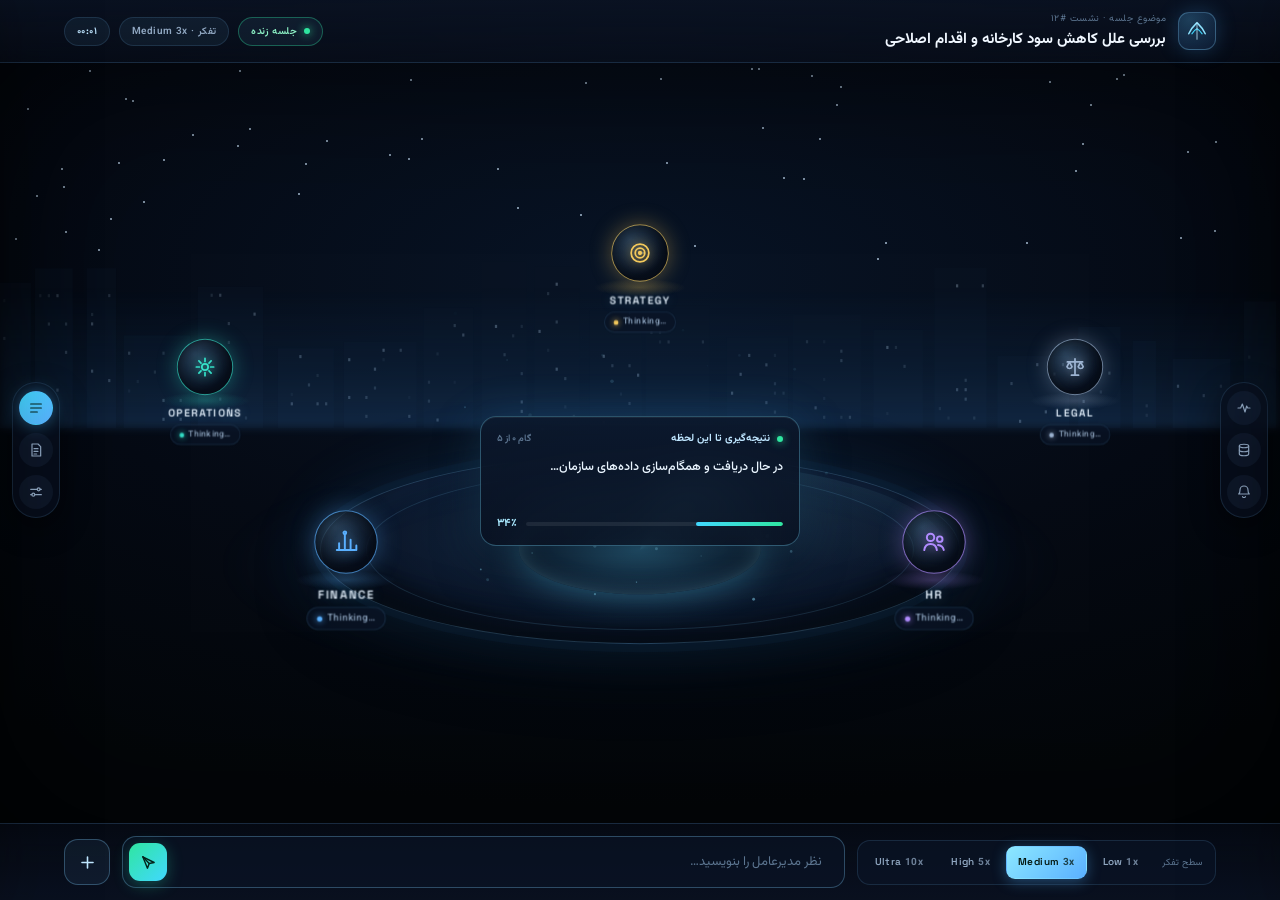
==== index.html @ 0eb0bac1 "Creat" ====
<!DOCTYPE html>
<html lang="fa" dir="rtl">
<head>
<meta charset="UTF-8">
<meta name="viewport" content="width=device-width, initial-scale=1">
<title>SIMORGH — اتاق جلسه شورا</title>
<link rel="preconnect" href="https://fonts.googleapis.com">
<link href="https://fonts.googleapis.com/css2?family=Space+Grotesk:wght@400;500;600;700&family=Vazirmatn:wght@300;400;500;600;700&display=swap" rel="stylesheet">
<link rel="stylesheet" href="style.css">
</head>
<body>

<!-- ═══ نوار چپ: آیکون‌های گرد ═══ -->
<div class="ebar left">
  <button class="eicon on" data-open="navL" title="ناوبری جلسه"><svg viewBox="0 0 24 24"><path d="M4 6h16M4 12h16M4 18h10"/></svg></button>
  <button class="eicon" data-act="sum" title="خلاصه نشست"><svg viewBox="0 0 24 24"><path d="M6 3h9l4 4v14H6z"/><path d="M9 10h6M9 14h6M9 18h4"/></svg></button>
  <button class="eicon" data-act="set" title="تنظیمات"><svg viewBox="0 0 24 24"><path d="M4 8h10M18 8h2M4 16h2M10 16h10"/><circle cx="16" cy="8" r="2.2"/><circle cx="8" cy="16" r="2.2"/></svg></button>
</div>

<!-- ═══ نوار راست: آیکون‌های گرد ═══ -->
<div class="ebar right">
  <button class="eicon" data-open="sideR" title="وضعیت شورا"><svg viewBox="0 0 24 24"><path d="M3 12h4l2.5-6 4 12L16 9l1.5 3H21"/></svg></button>
  <button class="eicon" data-act="data" title="منابع داده"><svg viewBox="0 0 24 24"><ellipse cx="12" cy="6" rx="7" ry="2.6"/><path d="M5 6v12c0 1.4 3.1 2.6 7 2.6s7-1.2 7-2.6V6"/><path d="M5 12c0 1.4 3.1 2.6 7 2.6s7-1.2 7-2.6"/></svg></button>
  <button class="eicon" data-act="bell" title="اعلان‌ها"><svg viewBox="0 0 24 24"><path d="M6 9a6 6 0 0112 0c0 5 2 6 2 6H4s2-1 2-6"/><path d="M10 19a2.2 2.2 0 004 0"/></svg></button>
</div>

<!-- ═══ کشوی ناوبری (چپ) ═══ -->
<aside class="dr l" id="navL">
  <div class="dh">ناوبری جلسه <button class="x" data-close>✕</button></div>
  <button class="navItem exit" id="exitBtn">
    <svg viewBox="0 0 24 24"><path d="M14 4h-7v16h7"/><path d="M10 12h11M18 8.5L21.5 12 18 15.5"/></svg>
    خروج از جلسه <small>ترک نشست فعلی</small>
  </button>
  <div class="dsep"></div>
  <button class="navItem" id="sumBtn2"><svg viewBox="0 0 24 24"><path d="M6 3h9l4 4v14H6z"/><path d="M9 10h6M9 14h6"/></svg>خلاصه نشست</button>
  <button class="navItem" id="dataBtn2"><svg viewBox="0 0 24 24"><ellipse cx="12" cy="6" rx="7" ry="2.6"/><path d="M5 6v12c0 1.4 3.1 2.6 7 2.6s7-1.2 7-2.6V6"/></svg>منابع داده سازمان</button>
  <button class="navItem" id="histBtn"><svg viewBox="0 0 24 24"><circle cx="12" cy="12" r="8.5"/><path d="M12 7.5V12l3 2"/></svg>تاریخچه جلسات</button>
  <button class="navItem" id="setBtn"><svg viewBox="0 0 24 24"><path d="M4 8h10M18 8h2M4 16h2M10 16h10"/><circle cx="16" cy="8" r="2.2"/><circle cx="8" cy="16" r="2.2"/></svg>تنظیمات شورا</button>
</aside>

<!-- ═══ کشوی وضعیت (راست) ═══ -->
<aside class="dr r" id="sideR">
  <div class="dh">وضعیت شورا <button class="x" data-close>✕</button></div>
  <div class="sec">
    <div class="st">عامل‌های مشارکت‌کننده — <b id="stProgN">۰/۵</b></div>
    <div class="pmini" id="pmini"><i></i><i></i><i></i><i></i><i></i></div>
  </div>
  <div class="sec" id="stList"></div>
  <div class="sec">
    <div class="st">روند حاشیه سود (۶ ماه اخیر)</div>
    <div class="chartbox"><canvas id="mChart"></canvas></div>
  </div>
  <div class="sec">
    <div class="st">منابع داده</div>
    <div class="srow" style="--c:#2fe6a0"><i></i><span class="nm">ERP</span><span class="sv">مالی · فروش · موجودی</span></div>
    <div class="srow" style="--c:#2fe6a0"><i></i><span class="nm">OrgOS</span><span class="sv">تولید · دارایی · HR</span></div>
    <div class="srow" style="--c:#2fe6a0"><i></i><span class="nm">Database</span><span class="sv">تاریخچه · KPI</span></div>
  </div>
</aside>

<div class="scrim" id="scrim"></div>

<!-- ═══ هدر: موضوع جلسه ═══ -->
<header class="hdr">
  <div class="ttl" style="display:flex;gap:12px;align-items:center">
    <div class="logo-em"><svg width="22" height="22" viewBox="0 0 24 24" fill="none">
      <path d="M3 15 C6 8 10 5 12 3 C14 5 18 8 21 15" stroke="#8fe3ff" stroke-width="1.6" stroke-linecap="round"/>
      <path d="M6.5 15 C9 11 12 9.5 12 9.5 C12 9.5 15 11 17.5 15" stroke="#41d8ff" stroke-width="1.4" stroke-linecap="round"/>
      <path d="M12 3 V21" stroke="#bfeaff" stroke-width="1.1" stroke-linecap="round" opacity=".8"/></svg></div>
    <div><small>موضوع جلسه · نشست #۱۲</small><h2 id="topicTxt">بررسی علل کاهش سود کارخانه و اقدام اصلاحی</h2></div>
  </div>
  <div class="hmeta">
    <span class="hbadge live"><span class="dot"></span>جلسه زنده</span>
    <span class="hbadge hidesm" id="thinkBadge">تفکر · Medium 3x</span>
    <span class="hbadge timer" id="sessTimer">۰۰:۰۰</span>
  </div>
</header>

<!-- ═══ صحنه شورا ═══ -->
<main class="board">
  <div class="sky">
    <div class="stars" id="stars"></div>
    <svg class="city" id="cityFar" viewBox="0 0 1600 340" preserveAspectRatio="xMidYMax slice"></svg>
    <div class="haze"></div>
  </div>
  <div class="floorGlow"></div>
  <canvas id="pcv"></canvas>

  <div class="tableWrap" id="tableWrap"><div class="table"><div class="hole"></div></div></div>

  <!-- باکس نتیجه‌گیری در مرکز میز -->
  <div class="conc" id="concBox">
    <div class="ch"><span class="dot"></span>نتیجه‌گیری تا این لحظه <span class="stp" id="concStep">گام ۰ از ۵</span></div>
    <p id="concTxt">در حال دریافت و همگام‌سازی داده‌های سازمان…</p>
    <div class="cf"><div class="cbar"><i id="concFill" style="width:34%"></i></div><span class="cp" id="concPct">۳۴٪</span></div>
    <div class="cn" id="concNote">✓ نظر مدیرعامل در جمع‌بندی لحاظ شد</div>
  </div>

  <!-- ۵ عضو شورا -->
  <div class="agent" data-a="operations" style="--ac:#35e0c8;left:16%;top:40%;--s:.94">
    <div class="speech"><span class="s-name">OPERATIONS · عملیات</span><p class="s-txt"></p></div>
    <div class="av"><div class="orbit"></div>
      <div class="avatar"><svg viewBox="0 0 24 24"><circle cx="12" cy="12" r="3.1"/><path d="M12 3.5v3M12 17.5v3M3.5 12h3M17.5 12h3M6 6l2.1 2.1M15.9 15.9L18 18M18 6l-2.1 2.1M8.1 15.9L6 18"/></svg></div>
      <div class="seat"></div>
      <div class="meta"><span class="name">OPERATIONS</span><span class="stat"><i></i><span class="stx">Thinking…</span></span></div>
    </div>
  </div>

  <div class="agent front" data-a="finance" style="--ac:#5ab0ff;left:27%;top:63%;--s:1.06">
    <div class="speech"><span class="s-name">FINANCE · مالی</span><p class="s-txt"></p></div>
    <div class="av"><div class="orbit"></div>
      <div class="avatar"><svg viewBox="0 0 24 24"><path d="M4 19h16"/><path d="M6 19v-6M11 19V6M16 19v-9M21 19v-4"/><circle cx="11" cy="4" r="1.2"/></svg></div>
      <div class="seat"></div>
      <div class="meta"><span class="name">FINANCE</span><span class="stat"><i></i><span class="stx">Thinking…</span></span></div>
    </div>
  </div>

  <div class="agent" data-a="strategy" style="--ac:#f3c95c;left:50%;top:25%;--s:.96">
    <div class="speech"><span class="s-name">STRATEGY · استراتژی</span><p class="s-txt"></p></div>
    <div class="av"><div class="orbit"></div>
      <div class="avatar"><svg viewBox="0 0 24 24"><circle cx="12" cy="12" r="8.5"/><circle cx="12" cy="12" r="4.6"/><circle cx="12" cy="12" r="1.2" fill="#f3c95c"/></svg></div>
      <div class="seat"></div>
      <div class="meta"><span class="name">STRATEGY</span><span class="stat"><i></i><span class="stx">Thinking…</span></span></div>
    </div>
  </div>

  <div class="agent front" data-a="hr" style="--ac:#b18cff;left:73%;top:63%;--s:1.06">
    <div class="speech"><span class="s-name">HR · منابع انسانی</span><p class="s-txt"></p></div>
    <div class="av"><div class="orbit"></div>
      <div class="avatar"><svg viewBox="0 0 24 24"><circle cx="9" cy="8" r="3.2"/><path d="M3.5 19c.5-3.4 2.6-5.2 5.5-5.2S14 15.6 14.5 19"/><circle cx="17" cy="9.5" r="2.4"/><path d="M15.5 14.6c2.7.2 4.4 1.7 5 4.4"/></svg></div>
      <div class="seat"></div>
      <div class="meta"><span class="name">HR</span><span class="stat"><i></i><span class="stx">Thinking…</span></span></div>
    </div>
  </div>

  <div class="agent" data-a="legal" style="--ac:#9db4d2;left:84%;top:40%;--s:.94">
    <div class="speech"><span class="s-name">LEGAL · حقوقی</span><p class="s-txt"></p></div>
    <div class="av"><div class="orbit"></div>
      <div class="avatar"><svg viewBox="0 0 24 24"><path d="M12 4v16M8.5 20h7M4.5 7h15"/><path d="M6.5 7l-2.4 4.8a2.7 2.7 0 005 0L6.5 7zM17.5 7l-2.4 4.8a2.7 2.7 0 005 0L17.5 7z"/></svg></div>
      <div class="seat"></div>
      <div class="meta"><span class="name">LEGAL</span><span class="stat"><i></i><span class="stx">Thinking…</span></span></div>
    </div>
  </div>

  <!-- حباب مدیرعامل -->
  <div class="ceoB" id="ceoBubble"><span class="s-name" style="color:var(--green)">CEO · مدیرعامل</span><p id="ceoTxt"></p></div>
</main>

<!-- ═══ فوتر: ورودی مدیرعامل ═══ -->
<footer class="ftr">
  <!-- راست: سطح تفکر -->
  <div class="think" id="thinkSel">
    <span class="tl">سطح تفکر</span>
    <button class="tbtn" data-n="low"   data-m="1">Low <b>1x</b></button>
    <button class="tbtn on" data-n="med" data-m="3">Medium <b>3x</b></button>
    <button class="tbtn" data-n="high"  data-m="5">High <b>5x</b></button>
    <button class="tbtn" data-n="ultra" data-m="10">Ultra <b>10x</b></button>
  </div>

  <!-- وسط: ورودی نظر -->
  <div class="ibox" id="ibox">
    <div class="chips" id="chips"></div>
    <input id="ceoInput" type="text" placeholder="نظر مدیرعامل را بنویسید…" autocomplete="off">
    <button id="sendBtn" title="ارسال"><svg viewBox="0 0 24 24"><path d="M4 12l16-8-6.5 16-2.5-6.5z"/><path d="M11 13.5L20 4"/></svg></button>
  </div>

  <!-- چپ: دکمه + -->
  <div class="plusW" id="plusW">
    <button id="plusBtn" title="افزودن"><svg viewBox="0 0 24 24"><path d="M12 5v14M5 12h14"/></svg></button>
    <div class="pmenu" id="plusMenu">
      <button data-act="file"><svg viewBox="0 0 24 24"><path d="M7 3h8l4 4v14H7z"/><path d="M15 3v4h4"/></svg>افزودن فایل</button>
      <button data-act="img"><svg viewBox="0 0 24 24"><rect x="4" y="5" width="16" height="14" rx="2"/><circle cx="9" cy="10" r="1.6"/><path d="M4 17l5-4 4 3 3-2.5L20 17"/></svg>افزودن تصویر</button>
      <button data-act="ref"><svg viewBox="0 0 24 24"><path d="M10 14a4 4 0 005.7 0l3-3a4 4 0 00-5.7-5.7l-1.2 1.2"/><path d="M14 10a4 4 0 00-5.7 0l-3 3a4 4 0 005.7 5.7l1.2-1.2"/></svg>ارجاع به گزارش سازمانی</button>
      <button data-act="voice"><svg viewBox="0 0 24 24"><rect x="9.5" y="3.5" width="5" height="10" rx="2.5"/><path d="M6.5 11a5.5 5.5 0 0011 0M12 16.5V20"/></svg>یادداشت صوتی</button>
    </div>
  </div>
  <input type="file" id="fileInput" hidden>
  <input type="file" id="imgInput" hidden accept="image/*">
</footer>

<!-- ═══ مودال خروج ═══ -->
<div class="overlay" id="ovExit">
  <div class="modal">
    <h3><span class="dot" style="background:var(--red);box-shadow:0 0 9px var(--red)"></span>خروج از جلسه</h3>
    <p class="muted">در حال ترک نشست فعال هستید. بحث‌های انجام‌شده و جمع‌بندی فعلی به‌صورت خودکار ذخیره می‌شود.</p>
    <div class="mrow"><button class="btn r" id="exitYes">خروج از جلسه</button><button class="btn" id="exitNo">ادامه نشست</button></div>
  </div>
</div>

<!-- ═══ صفحه خروج ═══ -->
<div class="exitScr" id="exitScr">
  <div class="exCard">
    <div class="exLogo"><svg width="34" height="34" viewBox="0 0 24 24" fill="none">
      <path d="M3 15 C6 8 10 5 12 3 C14 5 18 8 21 15" stroke="#8fe3ff" stroke-width="1.5" stroke-linecap="round"/>
      <path d="M6.5 15 C9 11 12 9.5 12 9.5 C12 9.5 15 11 17.5 15" stroke="#41d8ff" stroke-width="1.3" stroke-linecap="round"/>
      <path d="M12 3 V21" stroke="#bfeaff" stroke-width="1" stroke-linecap="round" opacity=".8"/></svg></div>
    <h2>از جلسه خارج شدید</h2>
    <p>نشست #۱۲ — «بررسی علل کاهش سود کارخانه»<br>صورت‌جلسه و جمع‌بندی شورا ذخیره شد و در تاریخچه جلسات در دسترس است.</p>
    <div class="exRow">
      <button class="btn g" id="backBtn">بازگشت به جلسه</button>
      <button class="btn" id="minBtn">مشاهده صورت‌جلسه</button>
    </div>
  </div>
</div>

<!-- ═══ مودال عمومی ═══ -->
<div class="overlay" id="ovMod">
  <div class="modal">
    <h3><span class="dot"></span><span id="modTitle"></span></h3>
    <div id="modBody"></div>
    <div class="mrow"><button class="btn" id="modClose">بستن</button></div>
  </div>
</div>

<div class="toast" id="toast"><i></i><span id="toastTxt"></span></div>

<script src="gsap.min.js"></script>
<script src="chart.umd.min.js"></script>
<script src="src.js"></script>
</body>
</html>
---- style.css ----
:root {
    --glass: rgba(9, 16, 30, .58);
    --line: rgba(122, 196, 255, .14);
    --line2: rgba(130, 210, 255, .30);
    --cyan: #41d8ff;
    --blue: #5ab0ff;
    --purple: #b18cff;
    --gold: #f3c95c;
    --green: #2fe6a0;
    --red: #ff6b7a;
    --steel: #9db4d2;
    --teal: #35e0c8;
    --text: #eaf4ff;
    --muted: #8fa6c0;
    --dim: #5c7590;
    --fa: 'Vazirmatn', system-ui;
    --en: 'Space Grotesk', var(--fa);
    --font-body: 'Vazirmatn', system-ui, sans-serif;
    --font-display: 'Lalezar', 'Vazirmatn', sans-serif;
    --font-mono: 'Courier New', ui-monospace, monospace;
}

/* ═══ فونت‌های داخلی ═══ */
@font-face {
    font-family: 'Vazirmatn';
    src: url('font/Vazirmatn.ttf') format('woff');
    font-weight: 400 900;
    font-style: normal;
    font-display: swap;
}

@font-face {
    font-family: 'Lalezar';
    src: url('font/Lalezar.ttf') format('woff');
    font-weight: 400;
    font-style: normal;
    font-display: swap;
}

* {
    margin: 0;
    padding: 0;
    box-sizing: border-box;
    font-family: var(--font-body);
    font-size: var(--text-base);
}

html,
body {
    height: 100%
}

body {
    display: grid;
    grid-template-rows: auto 1fr auto;
    height: 100svh;
    overflow: hidden;
    background: radial-gradient(120% 90% at 50% 0%, #0a1424 0%, #050910 45%, #030509 100%);
    color: var(--text);
    font-family: var(--fa)
}

::-webkit-scrollbar {
    width: 6px
}

::-webkit-scrollbar-thumb {
    background: rgba(120, 190, 255, .18);
    border-radius: 3px
}

button {
    font-family: inherit;
    cursor: pointer
}

svg {
    display: block
}

.dot {
    width: 6px;
    height: 6px;
    border-radius: 50%;
    background: var(--green);
    box-shadow: 0 0 9px var(--green);
    animation: pulse 2s infinite;
    flex-shrink: 0
}

@keyframes pulse {

    0%,
    100% {
        opacity: .8
    }

    50% {
        opacity: 1;
        filter: brightness(1.3)
    }
}

@keyframes rot {
    to {
        transform: rotate(360deg)
    }
}

/* ═══════ هدر ═══════ */
.hdr {
    display: flex;
    align-items: center;
    justify-content: space-between;
    gap: 16px;
    padding: 11px 64px;
    border-bottom: 1px solid var(--line);
    position: relative;
    z-index: 20;
    background: linear-gradient(180deg, rgba(10, 18, 34, .88), rgba(7, 12, 24, .66));
    backdrop-filter: blur(18px)
}

.logo-em {
    width: 38px;
    height: 38px;
    border-radius: 11px;
    display: grid;
    place-items: center;
    flex-shrink: 0;
    background: radial-gradient(120% 120% at 30% 20%, rgba(90, 190, 255, .28), rgba(20, 40, 80, .4));
    border: 1px solid var(--line2);
    box-shadow: 0 0 20px rgba(70, 170, 255, .25)
}

.ttl small {
    display: block;
    font-size: 9.5px;
    color: var(--dim);
    letter-spacing: .05em;
    margin-bottom: 2px
}

.ttl h2 {
    font-size: 15px;
    font-weight: 700;
    color: #f0f7ff
}

.hmeta {
    display: flex;
    align-items: center;
    gap: 9px
}

.hbadge {
    display: inline-flex;
    gap: 7px;
    align-items: center;
    font-size: 10px;
    font-weight: 600;
    letter-spacing: .04em;
    padding: 6px 12px;
    border-radius: 99px;
    background: rgba(120, 190, 255, .07);
    border: 1px solid var(--line);
    color: var(--muted)
}

.hbadge.live {
    color: #8df2c6;
    border-color: rgba(47, 230, 160, .35)
}

.hbadge.timer {
    direction: ltr;
    font-family: var(--en);
    color: #bfe6ff
}

/* ═══════ صحنه ═══════ */
.board {
    position: relative;
    overflow: hidden;
    background: radial-gradient(90% 70% at 50% 28%, #081426 0%, #050a14 55%, #030609 100%)
}

.board::after {
    content: '';
    position: absolute;
    inset: 0;
    pointer-events: none;
    box-shadow: inset 0 0 160px rgba(0, 0, 0, .66);
    z-index: 7
}

.sky {
    position: absolute;
    inset: 0 0 52% 0;
    opacity: .8
}

.stars i {
    position: absolute;
    width: 2px;
    height: 2px;
    border-radius: 50%;
    background: #cfe8ff;
    animation: twk 5s infinite
}

@keyframes twk {

    0%,
    100% {
        opacity: .15
    }

    50% {
        opacity: .85
    }
}

.city {
    position: absolute;
    left: 0;
    right: 0;
    bottom: 0;
    height: 80%;
    width: 100%;
    opacity: .6;
    filter: blur(.6px)
}

.tw {
    animation: twk 4s infinite
}

.haze {
    position: absolute;
    left: 0;
    right: 0;
    bottom: 0;
    height: 38%;
    background: linear-gradient(180deg, transparent, rgba(40, 120, 200, .13) 60%, rgba(70, 160, 255, .2));
    filter: blur(4px)
}

.floorGlow {
    position: absolute;
    left: 50%;
    top: 66%;
    transform: translate(-50%, -50%);
    width: 72%;
    height: 36%;
    z-index: 1;
    background: radial-gradient(ellipse, rgba(60, 150, 255, .14), transparent 65%);
    filter: blur(6px)
}

#pcv {
    position: absolute;
    left: 50%;
    top: 52%;
    transform: translate(-50%, -50%);
    width: min(400px, 46%);
    height: 320px;
    z-index: 4;
    pointer-events: none
}

/* میز */
.tableWrap {
    position: absolute;
    left: 50%;
    top: 64%;
    transform: translate(-50%, -50%);
    width: min(640px, 58%);
    z-index: 2
}

.table {
    position: relative;
    width: 100%;
    aspect-ratio: 600/178;
    border-radius: 50%;
    overflow: hidden;
    background: radial-gradient(ellipse at 50% 40%, rgba(90, 180, 255, .16), rgba(12, 24, 44, .92) 58%, rgba(3, 7, 14, .97) 74%);
    border: 1px solid rgba(120, 200, 255, .24);
    box-shadow: 0 0 0 8px rgba(60, 140, 220, .045), 0 0 70px rgba(50, 160, 255, .16), 0 26px 60px rgba(0, 0, 0, .55),
        inset 0 0 44px rgba(70, 160, 255, .12), inset 0 -16px 34px rgba(0, 0, 0, .62)
}

.table::before {
    content: '';
    position: absolute;
    inset: 7%;
    border-radius: 50%;
    border: 1px solid rgba(130, 210, 255, .14)
}

.table::after {
    content: '';
    position: absolute;
    inset: 2%;
    border-radius: 50%;
    mix-blend-mode: screen;
    background: conic-gradient(from 0deg, transparent 0deg, rgba(120, 220, 255, .16) 42deg, transparent 95deg);
    animation: rot 16s linear infinite
}

.hole {
    position: absolute;
    left: 50%;
    top: 50%;
    width: 38%;
    aspect-ratio: 2.7;
    transform: translate(-50%, -50%);
    border-radius: 50%;
    background: radial-gradient(ellipse, rgba(90, 220, 255, .3), rgba(10, 24, 44, .85) 68%);
    box-shadow: 0 0 34px rgba(90, 220, 255, .4), inset 0 0 22px rgba(140, 235, 255, .35);
    animation: pulse 3.4s ease-in-out infinite
}

/* باکس نتیجه‌گیری مرکز میز */
.conc {
    position: absolute;
    left: 50%;
    top: 55%;
    transform: translate(-50%, -50%);
    width: min(320px, 46%);
    z-index: 5;
    background: linear-gradient(180deg, rgba(12, 24, 44, .84), rgba(8, 15, 30, .8));
    backdrop-filter: blur(16px);
    border: 1px solid rgba(120, 220, 255, .32);
    border-radius: 16px;
    padding: 13px 16px;
    box-shadow: 0 0 44px rgba(70, 180, 255, .18), 0 18px 44px rgba(0, 0, 0, .5), inset 0 1px 0 rgba(255, 255, 255, .06);
    animation: float 6s ease-in-out infinite;
    transition: border-color .5s, box-shadow .5s
}

@keyframes float {

    0%,
    100% {
        transform: translate(-50%, -50%) translateY(0)
    }

    50% {
        transform: translate(-50%, -50%) translateY(-6px)
    }
}

.conc .ch {
    display: flex;
    align-items: center;
    gap: 7px;
    font-size: 10.5px;
    font-weight: 700;
    color: #bfe6ff
}

.conc .ch .stp {
    margin-right: auto;
    font-size: 9.5px;
    font-weight: 600;
    color: var(--dim)
}

.conc p {
    font-size: 12.5px;
    line-height: 2;
    color: #eaf5ff;
    font-weight: 500;
    margin: 8px 0 10px;
    min-height: 50px
}

.conc .cf {
    display: flex;
    align-items: center;
    gap: 9px
}

.conc .cbar {
    flex: 1;
    height: 4px;
    border-radius: 3px;
    background: rgba(255, 255, 255, .08);
    overflow: hidden
}

.conc .cbar i {
    display: block;
    height: 100%;
    background: linear-gradient(90deg, var(--cyan), var(--green));
    border-radius: 3px;
    transition: width .3s
}

.conc .cp {
    font: 700 11px var(--en);
    color: #a9e9ff
}

.conc .cn {
    font-size: 9.5px;
    color: #8df2c6;
    margin-top: 8px;
    display: none
}

.conc .cn.show {
    display: block
}

.conc.final {
    border-color: rgba(70, 240, 180, .5);
    box-shadow: 0 0 54px rgba(40, 230, 160, .22), 0 18px 44px rgba(0, 0, 0, .5)
}

/* عامل‌ها */
.agent {
    position: absolute;
    transform: translate(-50%, -50%) scale(var(--s, 1));
    z-index: 3
}

.agent.front {
    z-index: 6
}

.av {
    position: relative;
    width: 60px;
    height: 60px;
    margin: 0 auto
}

.avatar {
    position: absolute;
    inset: 0;
    border-radius: 50%;
    display: grid;
    place-items: center;
    background: radial-gradient(circle at 32% 26%, rgba(150, 210, 255, .22), rgba(8, 16, 30, .94) 68%);
    border: 1.5px solid color-mix(in srgb, var(--ac) 65%, transparent);
    box-shadow: 0 0 22px color-mix(in srgb, var(--ac) 35%, transparent), inset 0 0 14px rgba(0, 0, 0, .5);
    animation: brth 4s ease-in-out infinite
}

@keyframes brth {

    0%,
    100% {
        box-shadow: 0 0 16px color-mix(in srgb, var(--ac) 28%, transparent), inset 0 0 14px rgba(0, 0, 0, .5)
    }

    50% {
        box-shadow: 0 0 28px color-mix(in srgb, var(--ac) 48%, transparent), inset 0 0 14px rgba(0, 0, 0, .5)
    }
}

.avatar svg {
    width: 26px;
    height: 26px;
    stroke: var(--ac);
    fill: none;
    stroke-width: 1.7;
    stroke-linecap: round;
    stroke-linejoin: round;
    filter: drop-shadow(0 0 6px color-mix(in srgb, var(--ac) 70%, transparent))
}

.orbit {
    position: absolute;
    inset: -7px;
    border-radius: 50%;
    border: 1.5px solid transparent;
    border-top-color: var(--ac);
    border-right-color: color-mix(in srgb, var(--ac) 40%, transparent);
    animation: rot 2.6s linear infinite;
    opacity: 0;
    transition: opacity .4s
}

.agent.busy .orbit {
    opacity: .9
}

.seat {
    position: absolute;
    left: 50%;
    top: calc(100% - 3px);
    transform: translateX(-50%);
    width: 96px;
    height: 18px;
    border-radius: 50%;
    background: radial-gradient(ellipse, color-mix(in srgb, var(--ac) 22%, transparent), transparent 70%)
}

.meta {
    position: absolute;
    top: calc(100% + 12px);
    left: 50%;
    transform: translateX(-50%);
    text-align: center;
    white-space: nowrap
}

.meta .name {
    display: block;
    font: 600 11px var(--en);
    letter-spacing: .14em;
    color: #e8f4ff;
    text-shadow: 0 0 12px rgba(120, 200, 255, .35)
}

.stat {
    display: inline-flex;
    align-items: center;
    gap: 5px;
    margin-top: 5px;
    padding: 3px 9px;
    border-radius: 99px;
    font: 500 9px var(--en);
    letter-spacing: .06em;
    direction: ltr;
    color: var(--muted);
    background: rgba(10, 20, 38, .72);
    border: 1px solid var(--line);
    backdrop-filter: blur(6px)
}

.stat i {
    width: 5px;
    height: 5px;
    border-radius: 50%;
    background: var(--ac);
    box-shadow: 0 0 7px var(--ac)
}

.agent.s-speaking .stat i,
.agent.s-thinking .stat i {
    animation: pulse 1.2s infinite
}

.agent.s-done .stat {
    color: #8df2c6;
    border-color: rgba(60, 220, 160, .32)
}

.agent.s-done .stat i {
    background: var(--green);
    box-shadow: 0 0 7px var(--green);
    animation: none
}

/* حباب نظر بالای سر */
.speech {
    position: absolute;
    bottom: calc(100% + 18px);
    left: var(--lx, 50%);
    width: 212px;
    z-index: 8;
    transform: translateX(-50%) translateY(8px) scale(.94);
    opacity: 0;
    transition: .35s cubic-bezier(.2, .9, .3, 1.15);
    pointer-events: none;
    background: rgba(9, 18, 34, .88);
    border: 1px solid color-mix(in srgb, var(--ac) 45%, transparent);
    border-radius: 12px;
    padding: 9px 12px;
    backdrop-filter: blur(10px);
    box-shadow: 0 12px 30px rgba(0, 0, 0, .5), 0 0 22px color-mix(in srgb, var(--ac) 15%, transparent)
}

.speech.show {
    opacity: 1;
    transform: translateX(-50%) translateY(0) scale(1)
}

.speech::after {
    content: '';
    position: absolute;
    bottom: -5px;
    left: 50%;
    width: 9px;
    height: 9px;
    transform: translateX(-50%) rotate(45deg);
    background: #0a1424;
    border-right: 1px solid color-mix(in srgb, var(--ac) 45%, transparent);
    border-bottom: 1px solid color-mix(in srgb, var(--ac) 45%, transparent)
}

.speech p {
    font-size: 11px;
    line-height: 1.9;
    color: #dcecff;
    font-weight: 300
}

.s-name {
    font: 600 8.5px var(--en);
    letter-spacing: .12em;
    color: var(--ac);
    direction: ltr;
    display: inline-block;
    margin-bottom: 4px
}

.agent[data-a=finance] .speech {
    --lx: 22%
}

.agent[data-a=operations] .speech {
    --lx: 50%
}

.agent[data-a=strategy] .speech {
    --lx: 50%
}

.agent[data-a=hr] .speech {
    --lx: 78%
}

.agent[data-a=legal] .speech {
    --lx: 50%
}

/* حباب مدیرعامل */
.ceoB {
    position: absolute;
    bottom: 14px;
    left: 50%;
    transform: translateX(-50%);
    width: min(430px, 74%);
    z-index: 9;
    background: rgba(10, 20, 38, .92);
    border: 1px solid rgba(47, 230, 160, .4);
    border-radius: 13px;
    padding: 10px 14px;
    backdrop-filter: blur(12px);
    box-shadow: 0 12px 34px rgba(0, 0, 0, .5), 0 0 24px rgba(47, 230, 160, .14);
    opacity: 0;
    pointer-events: none;
    transition: .35s
}

.ceoB.show {
    opacity: 1
}

.ceoB::after {
    content: '';
    position: absolute;
    bottom: -5px;
    left: 50%;
    width: 10px;
    height: 10px;
    transform: translateX(-50%) rotate(45deg);
    background: #0c1626;
    border-right: 1px solid rgba(47, 230, 160, .4);
    border-bottom: 1px solid rgba(47, 230, 160, .4)
}

.ceoB p {
    font-size: 12px;
    line-height: 1.9;
    color: #e8fbf1;
    font-weight: 500
}

/* ═══════ نوارهای کناری ═══════ */
.ebar {
    position: fixed;
    top: 50%;
    transform: translateY(-50%);
    z-index: 30;
    display: flex;
    flex-direction: column;
    gap: 8px;
    padding: 8px 6px;
    border-radius: 99px;
    background: rgba(9, 16, 30, .74);
    border: 1px solid var(--line);
    backdrop-filter: blur(16px);
    box-shadow: 0 10px 30px rgba(0, 0, 0, .45)
}

.ebar.left {
    left: 12px
}

.ebar.right {
    right: 12px
}

.eicon {
    width: 34px;
    height: 34px;
    border-radius: 50%;
    display: grid;
    place-items: center;
    border: 1px solid transparent;
    background: rgba(120, 190, 255, .06);
    color: var(--muted);
    transition: .22s
}

.eicon svg {
    width: 16px;
    height: 16px;
    stroke: currentColor;
    fill: none;
    stroke-width: 1.8;
    stroke-linecap: round;
    stroke-linejoin: round
}

.eicon:hover {
    color: #eaf5ff;
    background: rgba(120, 190, 255, .15)
}

.eicon.on {
    color: #04231a;
    background: linear-gradient(135deg, var(--cyan), var(--blue));
    box-shadow: 0 0 16px rgba(70, 190, 255, .45)
}

/* ═══════ کشوها ═══════ */
.dr {
    position: fixed;
    top: 0;
    bottom: 0;
    width: min(300px, 88vw);
    z-index: 55;
    display: flex;
    flex-direction: column;
    background: linear-gradient(180deg, rgba(11, 20, 38, .97), rgba(6, 11, 22, .98));
    backdrop-filter: blur(20px);
    transition: transform .4s cubic-bezier(.2, .85, .25, 1);
    box-shadow: 0 0 80px rgba(0, 0, 0, .5)
}

.dr.l {
    left: 0;
    transform: translateX(-105%);
    border-right: 1px solid var(--line2)
}

.dr.r {
    right: 0;
    transform: translateX(105%);
    border-left: 1px solid var(--line2)
}

.dr.open {
    transform: none
}

.dh {
    display: flex;
    align-items: center;
    justify-content: space-between;
    padding: 16px 18px;
    border-bottom: 1px solid var(--line);
    font-size: 13.5px;
    font-weight: 700
}

.x {
    width: 30px;
    height: 30px;
    border-radius: 9px;
    border: 1px solid var(--line);
    background: transparent;
    color: var(--muted);
    font-size: 14px;
    transition: .2s
}

.x:hover {
    color: #fff;
    border-color: var(--line2)
}

.navItem {
    display: flex;
    align-items: center;
    gap: 11px;
    width: calc(100% - 24px);
    margin: 4px 12px;
    padding: 11px 12px;
    border-radius: 11px;
    border: 1px solid transparent;
    background: transparent;
    color: var(--muted);
    font: 500 12.5px var(--fa);
    text-align: right;
    transition: .2s
}

.navItem svg {
    width: 17px;
    height: 17px;
    stroke: currentColor;
    fill: none;
    stroke-width: 1.7;
    stroke-linecap: round;
    stroke-linejoin: round;
    flex-shrink: 0
}

.navItem:hover {
    color: #eaf5ff;
    background: rgba(120, 190, 255, .07)
}

.navItem small {
    margin-right: auto;
    font-size: 9px;
    color: var(--dim)
}

.navItem.exit {
    color: #ffb3ba;
    border: 1px solid rgba(255, 107, 122, .25);
    background: rgba(255, 107, 122, .07);
    margin-top: 12px
}

.navItem.exit:hover {
    background: rgba(255, 107, 122, .15)
}

.navItem.exit small {
    color: rgba(255, 179, 186, .55)
}

.dsep {
    height: 1px;
    background: var(--line);
    margin: 12px 18px
}

.scrim {
    position: fixed;
    inset: 0;
    background: rgba(2, 5, 11, .5);
    backdrop-filter: blur(3px);
    z-index: 50;
    opacity: 0;
    pointer-events: none;
    transition: .3s
}

.scrim.show {
    opacity: 1;
    pointer-events: auto
}

.sec {
    padding: 14px 18px;
    border-bottom: 1px solid rgba(122, 196, 255, .07)
}

.sec .st {
    font-size: 10px;
    color: var(--dim);
    letter-spacing: .08em;
    margin-bottom: 10px;
    font-weight: 700
}

.sec .st b {
    color: #bfe6ff
}

.srow {
    display: flex;
    align-items: center;
    gap: 9px;
    padding: 6px 0;
    font-size: 11.5px
}

.srow i {
    width: 6px;
    height: 6px;
    border-radius: 50%;
    background: var(--c, #2fe6a0);
    box-shadow: 0 0 7px var(--c, #2fe6a0);
    flex-shrink: 0
}

.srow .nm {
    font: 600 11px var(--en);
    letter-spacing: .06em;
    direction: ltr;
    color: #dcecff
}

.srow .sv {
    margin-right: auto;
    color: var(--dim);
    font-size: 10px
}

.srow.done .sv {
    color: #7eecc0
}

.pmini {
    display: flex;
    gap: 4px
}

.pmini i {
    flex: 1;
    height: 4px;
    border-radius: 3px;
    background: rgba(255, 255, 255, .08);
    transition: .4s
}

.pmini i.on {
    background: linear-gradient(90deg, var(--cyan), var(--green));
    box-shadow: 0 0 8px rgba(80, 220, 200, .4)
}

.chartbox {
    direction: ltr;
    height: 112px;
    position: relative
}

/* ═══════ فوتر ═══════ */
.ftr {
    display: flex;
    align-items: center;
    gap: 12px;
    padding: 12px 64px;
    border-top: 1px solid var(--line);
    background: linear-gradient(0deg, rgba(10, 18, 34, .9), rgba(7, 12, 24, .7));
    backdrop-filter: blur(18px);
    position: relative;
    z-index: 20
}

.ibox {
    flex: 1;
    display: flex;
    align-items: center;
    gap: 8px;
    min-height: 48px;
    padding: 6px 8px 6px 6px;
    border-radius: 14px;
    background: rgba(10, 20, 38, .72);
    border: 1px solid var(--line2);
    transition: .25s
}

.ibox:focus-within {
    border-color: rgba(120, 220, 255, .5);
    box-shadow: 0 0 24px rgba(70, 180, 255, .15)
}

.ibox.glow {
    animation: iglow 1.2s ease 2
}

@keyframes iglow {

    0%,
    100% {
        box-shadow: none
    }

    50% {
        box-shadow: 0 0 30px rgba(47, 230, 160, .4)
    }
}

.chips {
    display: flex;
    gap: 6px;
    flex-wrap: wrap
}

.chip {
    display: inline-flex;
    align-items: center;
    gap: 6px;
    font-size: 10px;
    color: #bfe6ff;
    background: rgba(90, 176, 255, .1);
    border: 1px solid rgba(90, 176, 255, .3);
    border-radius: 99px;
    padding: 4px 9px;
    direction: ltr;
    max-width: 160px
}

.chip svg {
    width: 11px;
    height: 11px;
    stroke: currentColor;
    fill: none;
    stroke-width: 1.8;
    flex-shrink: 0
}

.chip b {
    font-weight: 500;
    overflow: hidden;
    text-overflow: ellipsis;
    white-space: nowrap
}

.chip button {
    background: none;
    border: none;
    color: var(--dim);
    font-size: 12px;
    line-height: 1
}

.chip button:hover {
    color: #fff
}

#ceoInput {
    flex: 1;
    min-width: 60px;
    background: none;
    border: none;
    outline: none;
    color: var(--text);
    font: 400 13px var(--fa);
    padding: 8px 6px
}

#ceoInput::placeholder {
    color: var(--dim)
}

#sendBtn {
    width: 38px;
    height: 38px;
    flex-shrink: 0;
    border-radius: 11px;
    border: none;
    display: grid;
    place-items: center;
    background: linear-gradient(135deg, var(--green), var(--cyan));
    color: #04231a;
    box-shadow: 0 4px 16px rgba(40, 220, 170, .3);
    transition: .2s
}

#sendBtn svg {
    width: 17px;
    height: 17px;
    stroke: currentColor;
    fill: none;
    stroke-width: 2;
    stroke-linecap: round;
    stroke-linejoin: round;
    transform: scaleX(-1)
}

#sendBtn:hover {
    filter: brightness(1.12)
}

.think {
    display: flex;
    align-items: center;
    gap: 4px;
    padding: 5px;
    border-radius: 13px;
    background: rgba(10, 20, 38, .72);
    border: 1px solid var(--line)
}

.think .tl {
    font-size: 9.5px;
    color: var(--dim);
    padding: 0 8px;
    white-space: nowrap
}

.tbtn {
    font: 600 10px var(--en);
    letter-spacing: .04em;
    color: var(--muted);
    background: transparent;
    border: 1px solid transparent;
    border-radius: 9px;
    padding: 8px 11px;
    transition: .2s;
    direction: ltr;
    white-space: nowrap
}

.tbtn b {
    font-weight: 700;
    opacity: .75
}

.tbtn:hover {
    color: #eaf5ff
}

.tbtn.on {
    color: #03150c;
    background: linear-gradient(135deg, #8ce8ff, #5ab0ff);
    box-shadow: 0 3px 14px rgba(80, 180, 255, .35)
}

.tbtn.on[data-n=ultra] {
    background: linear-gradient(135deg, #c9a6ff, #8b6cf6);
    color: #160a2e;
    box-shadow: 0 3px 14px rgba(150, 110, 255, .4)
}

.plusW {
    position: relative
}

#plusBtn {
    width: 46px;
    height: 46px;
    border-radius: 14px;
    border: 1px solid var(--line2);
    background: rgba(120, 190, 255, .08);
    color: #bfe6ff;
    display: grid;
    place-items: center;
    transition: .22s
}

#plusBtn svg {
    width: 19px;
    height: 19px;
    stroke: currentColor;
    fill: none;
    stroke-width: 2;
    stroke-linecap: round;
    transition: transform .25s
}

#plusBtn:hover {
    background: rgba(120, 190, 255, .16)
}

.plusW.open #plusBtn svg {
    transform: rotate(45deg)
}

.pmenu {
    position: absolute;
    bottom: calc(100% + 12px);
    left: 0;
    min-width: 200px;
    padding: 7px;
    border-radius: 13px;
    background: rgba(10, 18, 34, .96);
    border: 1px solid var(--line2);
    backdrop-filter: blur(16px);
    box-shadow: 0 16px 44px rgba(0, 0, 0, .55);
    opacity: 0;
    transform: translateY(8px) scale(.96);
    pointer-events: none;
    transition: .22s;
    z-index: 60
}

.plusW.open .pmenu {
    opacity: 1;
    transform: none;
    pointer-events: auto
}

.pmenu button {
    display: flex;
    align-items: center;
    gap: 9px;
    width: 100%;
    padding: 9px 11px;
    border: none;
    border-radius: 9px;
    background: none;
    color: var(--muted);
    font: 500 11.5px var(--fa);
    text-align: right;
    transition: .18s
}

.pmenu button svg {
    width: 15px;
    height: 15px;
    stroke: currentColor;
    fill: none;
    stroke-width: 1.7;
    stroke-linecap: round;
    stroke-linejoin: round;
    flex-shrink: 0
}

.pmenu button:hover {
    background: rgba(120, 190, 255, .09);
    color: #eaf5ff
}

/* ═══════ مودال / خروج / توست ═══════ */
.overlay {
    position: fixed;
    inset: 0;
    background: rgba(2, 5, 11, .62);
    backdrop-filter: blur(9px);
    z-index: 70;
    display: none;
    align-items: center;
    justify-content: center
}

.overlay.open {
    display: flex
}

.modal {
    width: min(520px, 92vw);
    max-height: 84vh;
    overflow: auto;
    border-radius: 18px;
    padding: 24px;
    background: linear-gradient(180deg, rgba(15, 26, 48, .96), rgba(7, 13, 26, .97));
    border: 1px solid var(--line2);
    box-shadow: 0 40px 100px rgba(0, 0, 0, .65), 0 0 60px rgba(60, 150, 255, .08)
}

.modal h3 {
    font-size: 15.5px;
    font-weight: 700;
    display: flex;
    gap: 9px;
    align-items: center;
    margin-bottom: 13px
}

.modal ul {
    list-style: none;
    display: flex;
    flex-direction: column;
    gap: 9px;
    margin: 10px 0
}

.modal li {
    font-size: 12px;
    line-height: 1.95;
    color: #cfe2f5;
    font-weight: 300;
    padding-right: 16px;
    position: relative
}

.modal li::before {
    content: '';
    position: absolute;
    right: 0;
    top: 10px;
    width: 6px;
    height: 6px;
    border-radius: 2px;
    background: var(--cyan);
    box-shadow: 0 0 7px var(--cyan)
}

.mrow {
    display: flex;
    gap: 10px;
    margin-top: 16px
}

.muted {
    color: var(--muted);
    font-size: 12px;
    line-height: 2
}

.btn {
    padding: 10px 20px;
    border-radius: 10px;
    border: 1px solid var(--line2);
    background: rgba(120, 190, 255, .08);
    color: #e6f2ff;
    font: 600 12.5px var(--fa);
    transition: .2s
}

.btn:hover {
    background: rgba(120, 190, 255, .16)
}

.btn.g {
    background: linear-gradient(90deg, #17e08b, #2bd4e8);
    color: #04231a;
    border: none;
    font-weight: 700;
    box-shadow: 0 6px 20px rgba(28, 220, 150, .3)
}

.btn.r {
    background: linear-gradient(90deg, #ff6b7a, #ff8f6b);
    color: #2a0508;
    border: none;
    font-weight: 700;
    box-shadow: 0 6px 20px rgba(255, 107, 122, .25)
}

.hrow {
    display: flex;
    align-items: center;
    gap: 10px;
    padding: 10px 12px;
    border: 1px solid var(--line);
    border-radius: 11px;
    margin-bottom: 8px;
    font-size: 11.5px
}

.hrow b {
    font-family: var(--en);
    color: #bfe6ff
}

.hrow span {
    margin-right: auto;
    color: var(--dim);
    font-size: 10px
}

.exitScr {
    position: fixed;
    inset: 0;
    z-index: 80;
    display: none;
    align-items: center;
    justify-content: center;
    background: radial-gradient(80% 80% at 50% 30%, rgba(8, 16, 30, .97), rgba(2, 4, 9, .99))
}

.exitScr.show {
    display: flex
}

.exCard {
    text-align: center;
    padding: 40px;
    max-width: 440px
}

.exLogo {
    width: 76px;
    height: 76px;
    margin: 0 auto 18px;
    border-radius: 50%;
    display: grid;
    place-items: center;
    background: rgba(90, 180, 255, .08);
    border: 1px solid var(--line2);
    box-shadow: 0 0 40px rgba(70, 170, 255, .2)
}

.exCard h2 {
    font-size: 19px;
    margin-bottom: 10px
}

.exCard p {
    font-size: 12.5px;
    color: var(--muted);
    line-height: 2.1;
    margin-bottom: 22px
}

.exRow {
    display: flex;
    gap: 10px;
    justify-content: center
}

.toast {
    position: fixed;
    bottom: 96px;
    left: 50%;
    transform: translateX(-50%) translateY(16px);
    z-index: 90;
    opacity: 0;
    display: flex;
    gap: 9px;
    align-items: center;
    padding: 11px 20px;
    border-radius: 12px;
    font-size: 12.5px;
    color: #eaf5ff;
    background: rgba(10, 20, 38, .94);
    border: 1px solid var(--line2);
    backdrop-filter: blur(14px);
    box-shadow: 0 12px 40px rgba(0, 0, 0, .5), 0 0 26px rgba(60, 170, 255, .14);
    transition: .35s;
    pointer-events: none
}

.toast.show {
    opacity: 1;
    transform: translateX(-50%) translateY(0)
}

.toast i {
    width: 7px;
    height: 7px;
    border-radius: 50%;
    background: var(--green);
    box-shadow: 0 0 9px var(--green)
}

body.paused .board * {
    animation-play-state: paused !important
}

@media (prefers-reduced-motion:reduce) {
    * {
        animation-duration: .01s !important;
        transition-duration: .01s !important
    }
}

@media(max-width:960px) {

    .hdr,
    .ftr {
        padding-left: 56px;
        padding-right: 56px
    }

    .ftr {
        flex-wrap: wrap
    }

    .think {
        order: 3;
        width: 100%;
        overflow-x: auto
    }

    .speech {
        width: 168px
    }

    .conc {
        width: min(300px, 66%)
    }

    .hidesm {
        display: none
    }
}

@media(max-width:640px) {

    .hdr,
    .ftr {
        padding-left: 50px;
        padding-right: 50px
    }

    .ebar {
        transform: translateY(-50%) scale(.88)
    }

    .ttl h2 {
        font-size: 12.5px
    }
}
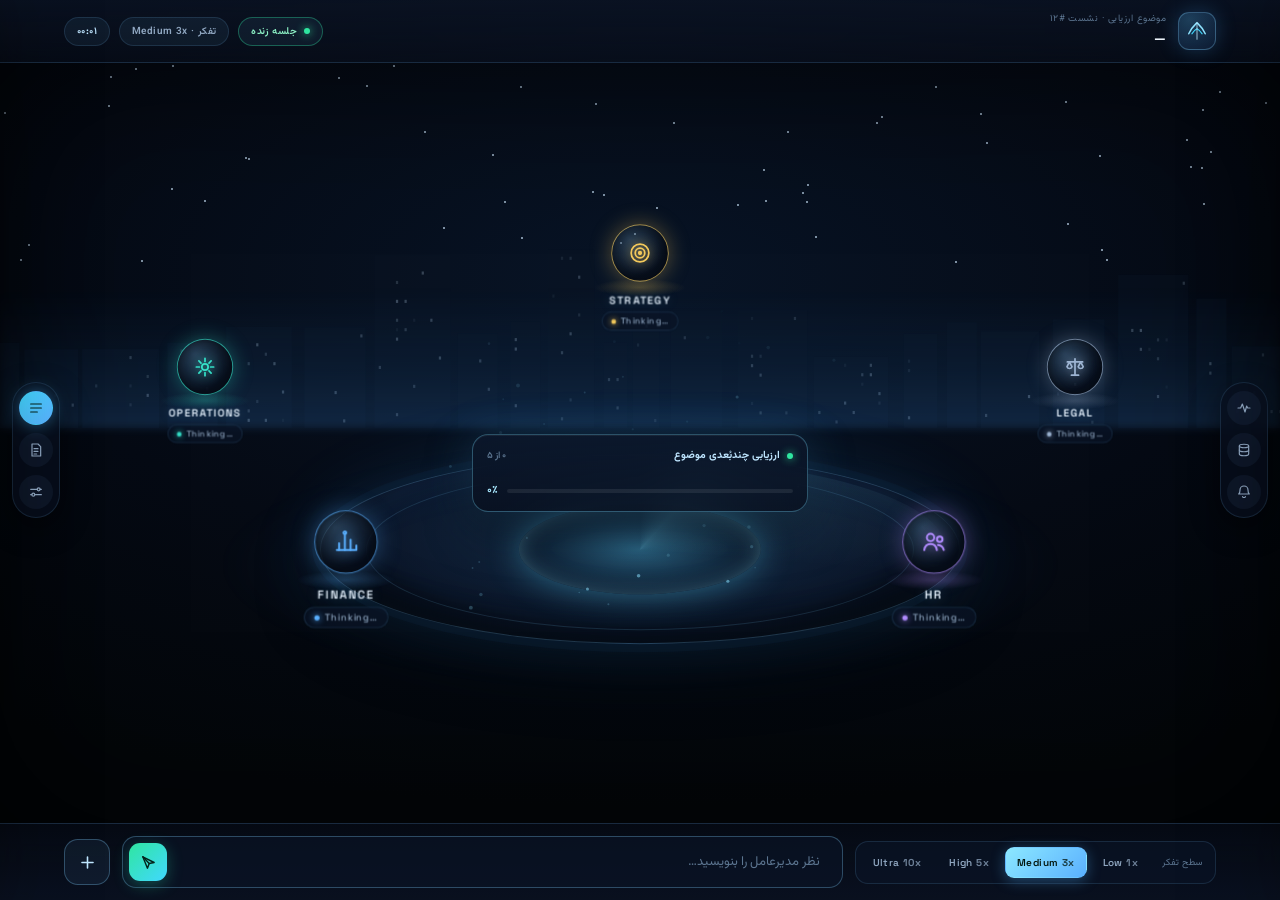
==== commit 89172c9b: "Update" ====
--- a/index.html
+++ b/index.html
@@ -3,28 +3,28 @@
 <head>
 <meta charset="UTF-8">
 <meta name="viewport" content="width=device-width, initial-scale=1">
-<title>SIMORGH — اتاق جلسه شورا</title>
+<title>SIMORGH — شورای ارزیابی موضوعات</title>
 <link rel="preconnect" href="https://fonts.googleapis.com">
 <link href="https://fonts.googleapis.com/css2?family=Space+Grotesk:wght@400;500;600;700&family=Vazirmatn:wght@300;400;500;600;700&display=swap" rel="stylesheet">
 <link rel="stylesheet" href="style.css">
 </head>
 <body>
 
-<!-- ═══ نوار چپ: آیکون‌های گرد ═══ -->
+<!-- نوار چپ -->
 <div class="ebar left">
   <button class="eicon on" data-open="navL" title="ناوبری جلسه"><svg viewBox="0 0 24 24"><path d="M4 6h16M4 12h16M4 18h10"/></svg></button>
-  <button class="eicon" data-act="sum" title="خلاصه نشست"><svg viewBox="0 0 24 24"><path d="M6 3h9l4 4v14H6z"/><path d="M9 10h6M9 14h6M9 18h4"/></svg></button>
+  <button class="eicon" data-act="sum" title="خلاصه ارزیابی"><svg viewBox="0 0 24 24"><path d="M6 3h9l4 4v14H6z"/><path d="M9 10h6M9 14h6M9 18h4"/></svg></button>
   <button class="eicon" data-act="set" title="تنظیمات"><svg viewBox="0 0 24 24"><path d="M4 8h10M18 8h2M4 16h2M10 16h10"/><circle cx="16" cy="8" r="2.2"/><circle cx="8" cy="16" r="2.2"/></svg></button>
 </div>
 
-<!-- ═══ نوار راست: آیکون‌های گرد ═══ -->
+<!-- نوار راست -->
 <div class="ebar right">
   <button class="eicon" data-open="sideR" title="وضعیت شورا"><svg viewBox="0 0 24 24"><path d="M3 12h4l2.5-6 4 12L16 9l1.5 3H21"/></svg></button>
   <button class="eicon" data-act="data" title="منابع داده"><svg viewBox="0 0 24 24"><ellipse cx="12" cy="6" rx="7" ry="2.6"/><path d="M5 6v12c0 1.4 3.1 2.6 7 2.6s7-1.2 7-2.6V6"/><path d="M5 12c0 1.4 3.1 2.6 7 2.6s7-1.2 7-2.6"/></svg></button>
   <button class="eicon" data-act="bell" title="اعلان‌ها"><svg viewBox="0 0 24 24"><path d="M6 9a6 6 0 0112 0c0 5 2 6 2 6H4s2-1 2-6"/><path d="M10 19a2.2 2.2 0 004 0"/></svg></button>
 </div>
 
-<!-- ═══ کشوی ناوبری (چپ) ═══ -->
+<!-- کشوی ناوبری -->
 <aside class="dr l" id="navL">
   <div class="dh">ناوبری جلسه <button class="x" data-close>✕</button></div>
   <button class="navItem exit" id="exitBtn">
@@ -32,17 +32,17 @@
     خروج از جلسه <small>ترک نشست فعلی</small>
   </button>
   <div class="dsep"></div>
-  <button class="navItem" id="sumBtn2"><svg viewBox="0 0 24 24"><path d="M6 3h9l4 4v14H6z"/><path d="M9 10h6M9 14h6"/></svg>خلاصه نشست</button>
+  <button class="navItem" id="sumBtn2"><svg viewBox="0 0 24 24"><path d="M6 3h9l4 4v14H6z"/><path d="M9 10h6M9 14h6"/></svg>خلاصه ارزیابی</button>
+  <button class="navItem" id="topicBtn2"><svg viewBox="0 0 24 24"><circle cx="12" cy="12" r="8.5"/><path d="M12 8.5v7M8.5 12h7"/></svg>موضوع جدید</button>
   <button class="navItem" id="dataBtn2"><svg viewBox="0 0 24 24"><ellipse cx="12" cy="6" rx="7" ry="2.6"/><path d="M5 6v12c0 1.4 3.1 2.6 7 2.6s7-1.2 7-2.6V6"/></svg>منابع داده سازمان</button>
   <button class="navItem" id="histBtn"><svg viewBox="0 0 24 24"><circle cx="12" cy="12" r="8.5"/><path d="M12 7.5V12l3 2"/></svg>تاریخچه جلسات</button>
-  <button class="navItem" id="setBtn"><svg viewBox="0 0 24 24"><path d="M4 8h10M18 8h2M4 16h2M10 16h10"/><circle cx="16" cy="8" r="2.2"/><circle cx="8" cy="16" r="2.2"/></svg>تنظیمات شورا</button>
 </aside>
 
-<!-- ═══ کشوی وضعیت (راست) ═══ -->
+<!-- کشوی وضعیت -->
 <aside class="dr r" id="sideR">
   <div class="dh">وضعیت شورا <button class="x" data-close>✕</button></div>
   <div class="sec">
-    <div class="st">عامل‌های مشارکت‌کننده — <b id="stProgN">۰/۵</b></div>
+    <div class="st">تحلیل‌های کامل‌شده — <b id="stProgN">۰/۵</b></div>
     <div class="pmini" id="pmini"><i></i><i></i><i></i><i></i><i></i></div>
   </div>
   <div class="sec" id="stList"></div>
@@ -60,14 +60,14 @@
 
 <div class="scrim" id="scrim"></div>
 
-<!-- ═══ هدر: موضوع جلسه ═══ -->
+<!-- هدر -->
 <header class="hdr">
   <div class="ttl" style="display:flex;gap:12px;align-items:center">
     <div class="logo-em"><svg width="22" height="22" viewBox="0 0 24 24" fill="none">
       <path d="M3 15 C6 8 10 5 12 3 C14 5 18 8 21 15" stroke="#8fe3ff" stroke-width="1.6" stroke-linecap="round"/>
       <path d="M6.5 15 C9 11 12 9.5 12 9.5 C12 9.5 15 11 17.5 15" stroke="#41d8ff" stroke-width="1.4" stroke-linecap="round"/>
       <path d="M12 3 V21" stroke="#bfeaff" stroke-width="1.1" stroke-linecap="round" opacity=".8"/></svg></div>
-    <div><small>موضوع جلسه · نشست #۱۲</small><h2 id="topicTxt">بررسی علل کاهش سود کارخانه و اقدام اصلاحی</h2></div>
+    <div><small>موضوع ارزیابی · نشست #۱۲</small><h2 id="topicTxt">—</h2></div>
   </div>
   <div class="hmeta">
     <span class="hbadge live"><span class="dot"></span>جلسه زنده</span>
@@ -76,7 +76,7 @@
   </div>
 </header>
 
-<!-- ═══ صحنه شورا ═══ -->
+<!-- صحنه -->
 <main class="board">
   <div class="sky">
     <div class="stars" id="stars"></div>
@@ -88,17 +88,19 @@
 
   <div class="tableWrap" id="tableWrap"><div class="table"><div class="hole"></div></div></div>
 
-  <!-- باکس نتیجه‌گیری در مرکز میز -->
+  <!-- ارزیابی چندبُعدی در مرکز میز -->
   <div class="conc" id="concBox">
-    <div class="ch"><span class="dot"></span>نتیجه‌گیری تا این لحظه <span class="stp" id="concStep">گام ۰ از ۵</span></div>
-    <p id="concTxt">در حال دریافت و همگام‌سازی داده‌های سازمان…</p>
-    <div class="cf"><div class="cbar"><i id="concFill" style="width:34%"></i></div><span class="cp" id="concPct">۳۴٪</span></div>
+    <div class="ch"><span class="dot"></span><span>ارزیابی چندبُعدی موضوع</span><span class="stp" id="concStep">۰ از ۵</span></div>
+    <div class="crows" id="concRows"></div>
+    <div class="synth" id="synth"></div>
+    <div class="cf"><div class="cbar"><i id="concFill" style="width:0%"></i></div><span class="cp" id="concPct">۰٪</span></div>
     <div class="cn" id="concNote">✓ نظر مدیرعامل در جمع‌بندی لحاظ شد</div>
   </div>
 
   <!-- ۵ عضو شورا -->
   <div class="agent" data-a="operations" style="--ac:#35e0c8;left:16%;top:40%;--s:.94">
-    <div class="speech"><span class="s-name">OPERATIONS · عملیات</span><p class="s-txt"></p></div>
+    <div class="speech"><span class="s-name">OPERATIONS · عملیات</span>
+      <span class="dots"><i></i><i></i><i></i></span><span class="badge"></span><p class="s-txt"></p></div>
     <div class="av"><div class="orbit"></div>
       <div class="avatar"><svg viewBox="0 0 24 24"><circle cx="12" cy="12" r="3.1"/><path d="M12 3.5v3M12 17.5v3M3.5 12h3M17.5 12h3M6 6l2.1 2.1M15.9 15.9L18 18M18 6l-2.1 2.1M8.1 15.9L6 18"/></svg></div>
       <div class="seat"></div>
@@ -107,7 +109,8 @@
   </div>
 
   <div class="agent front" data-a="finance" style="--ac:#5ab0ff;left:27%;top:63%;--s:1.06">
-    <div class="speech"><span class="s-name">FINANCE · مالی</span><p class="s-txt"></p></div>
+    <div class="speech"><span class="s-name">FINANCE · مالی</span>
+      <span class="dots"><i></i><i></i><i></i></span><span class="badge"></span><p class="s-txt"></p></div>
     <div class="av"><div class="orbit"></div>
       <div class="avatar"><svg viewBox="0 0 24 24"><path d="M4 19h16"/><path d="M6 19v-6M11 19V6M16 19v-9M21 19v-4"/><circle cx="11" cy="4" r="1.2"/></svg></div>
       <div class="seat"></div>
@@ -116,7 +119,8 @@
   </div>
 
   <div class="agent" data-a="strategy" style="--ac:#f3c95c;left:50%;top:25%;--s:.96">
-    <div class="speech"><span class="s-name">STRATEGY · استراتژی</span><p class="s-txt"></p></div>
+    <div class="speech"><span class="s-name">STRATEGY · استراتژی</span>
+      <span class="dots"><i></i><i></i><i></i></span><span class="badge"></span><p class="s-txt"></p></div>
     <div class="av"><div class="orbit"></div>
       <div class="avatar"><svg viewBox="0 0 24 24"><circle cx="12" cy="12" r="8.5"/><circle cx="12" cy="12" r="4.6"/><circle cx="12" cy="12" r="1.2" fill="#f3c95c"/></svg></div>
       <div class="seat"></div>
@@ -125,7 +129,8 @@
   </div>
 
   <div class="agent front" data-a="hr" style="--ac:#b18cff;left:73%;top:63%;--s:1.06">
-    <div class="speech"><span class="s-name">HR · منابع انسانی</span><p class="s-txt"></p></div>
+    <div class="speech"><span class="s-name">HR · منابع انسانی</span>
+      <span class="dots"><i></i><i></i><i></i></span><span class="badge"></span><p class="s-txt"></p></div>
     <div class="av"><div class="orbit"></div>
       <div class="avatar"><svg viewBox="0 0 24 24"><circle cx="9" cy="8" r="3.2"/><path d="M3.5 19c.5-3.4 2.6-5.2 5.5-5.2S14 15.6 14.5 19"/><circle cx="17" cy="9.5" r="2.4"/><path d="M15.5 14.6c2.7.2 4.4 1.7 5 4.4"/></svg></div>
       <div class="seat"></div>
@@ -134,7 +139,8 @@
   </div>
 
   <div class="agent" data-a="legal" style="--ac:#9db4d2;left:84%;top:40%;--s:.94">
-    <div class="speech"><span class="s-name">LEGAL · حقوقی</span><p class="s-txt"></p></div>
+    <div class="speech"><span class="s-name">LEGAL · حقوقی</span>
+      <span class="dots"><i></i><i></i><i></i></span><span class="badge"></span><p class="s-txt"></p></div>
     <div class="av"><div class="orbit"></div>
       <div class="avatar"><svg viewBox="0 0 24 24"><path d="M12 4v16M8.5 20h7M4.5 7h15"/><path d="M6.5 7l-2.4 4.8a2.7 2.7 0 005 0L6.5 7zM17.5 7l-2.4 4.8a2.7 2.7 0 005 0L17.5 7z"/></svg></div>
       <div class="seat"></div>
@@ -142,52 +148,65 @@
     </div>
   </div>
 
-  <!-- حباب مدیرعامل -->
   <div class="ceoB" id="ceoBubble"><span class="s-name" style="color:var(--green)">CEO · مدیرعامل</span><p id="ceoTxt"></p></div>
 </main>
 
-<!-- ═══ فوتر: ورودی مدیرعامل ═══ -->
+<!-- فوتر -->
 <footer class="ftr">
-  <!-- راست: سطح تفکر -->
   <div class="think" id="thinkSel">
     <span class="tl">سطح تفکر</span>
-    <button class="tbtn" data-n="low"   data-m="1">Low <b>1x</b></button>
+    <button class="tbtn" data-n="low" data-m="1">Low <b>1x</b></button>
     <button class="tbtn on" data-n="med" data-m="3">Medium <b>3x</b></button>
-    <button class="tbtn" data-n="high"  data-m="5">High <b>5x</b></button>
+    <button class="tbtn" data-n="high" data-m="5">High <b>5x</b></button>
     <button class="tbtn" data-n="ultra" data-m="10">Ultra <b>10x</b></button>
   </div>
 
-  <!-- وسط: ورودی نظر -->
   <div class="ibox" id="ibox">
     <div class="chips" id="chips"></div>
     <input id="ceoInput" type="text" placeholder="نظر مدیرعامل را بنویسید…" autocomplete="off">
     <button id="sendBtn" title="ارسال"><svg viewBox="0 0 24 24"><path d="M4 12l16-8-6.5 16-2.5-6.5z"/><path d="M11 13.5L20 4"/></svg></button>
   </div>
 
-  <!-- چپ: دکمه + -->
   <div class="plusW" id="plusW">
     <button id="plusBtn" title="افزودن"><svg viewBox="0 0 24 24"><path d="M12 5v14M5 12h14"/></svg></button>
     <div class="pmenu" id="plusMenu">
+      <button data-act="topic"><svg viewBox="0 0 24 24"><circle cx="12" cy="12" r="8.5"/><path d="M12 8.5v7M8.5 12h7"/></svg>موضوع جدید برای ارزیابی</button>
       <button data-act="file"><svg viewBox="0 0 24 24"><path d="M7 3h8l4 4v14H7z"/><path d="M15 3v4h4"/></svg>افزودن فایل</button>
       <button data-act="img"><svg viewBox="0 0 24 24"><rect x="4" y="5" width="16" height="14" rx="2"/><circle cx="9" cy="10" r="1.6"/><path d="M4 17l5-4 4 3 3-2.5L20 17"/></svg>افزودن تصویر</button>
       <button data-act="ref"><svg viewBox="0 0 24 24"><path d="M10 14a4 4 0 005.7 0l3-3a4 4 0 00-5.7-5.7l-1.2 1.2"/><path d="M14 10a4 4 0 00-5.7 0l-3 3a4 4 0 005.7 5.7l1.2-1.2"/></svg>ارجاع به گزارش سازمانی</button>
-      <button data-act="voice"><svg viewBox="0 0 24 24"><rect x="9.5" y="3.5" width="5" height="10" rx="2.5"/><path d="M6.5 11a5.5 5.5 0 0011 0M12 16.5V20"/></svg>یادداشت صوتی</button>
     </div>
   </div>
   <input type="file" id="fileInput" hidden>
   <input type="file" id="imgInput" hidden accept="image/*">
 </footer>
 
-<!-- ═══ مودال خروج ═══ -->
+<!-- مودال موضوع جدید -->
+<div class="overlay" id="ovTopic">
+  <div class="modal">
+    <h3><span class="dot"></span>موضوع جدید برای ارزیابی</h3>
+    <p class="muted">موضوع یا تصمیم موردنظر را بنویسید؛ ۵ عضو شورا آن را هم‌زمان از زاویه تخصص خود (مالی، استراتژی، منابع انسانی، عملیات، حقوقی) ارزیابی می‌کنند.</p>
+    <input class="tin" id="topicInput" placeholder="مثال: ورود به بازار صادراتی منطقه…">
+    <div class="mrow"><button class="btn g" id="topicGo">آغاز ارزیابی</button><button class="btn" id="topicNo">انصراف</button></div>
+  </div>
+</div>
+
+<!-- مودال تحلیل کامل یک عامل -->
+<div class="overlay" id="ovAgent">
+  <div class="modal wide"><div id="agentBody"></div>
+    <div class="mrow"><button class="btn" id="agentClose">بستن</button></div>
+  </div>
+</div>
+
+<!-- مودال خروج -->
 <div class="overlay" id="ovExit">
   <div class="modal">
     <h3><span class="dot" style="background:var(--red);box-shadow:0 0 9px var(--red)"></span>خروج از جلسه</h3>
-    <p class="muted">در حال ترک نشست فعال هستید. بحث‌های انجام‌شده و جمع‌بندی فعلی به‌صورت خودکار ذخیره می‌شود.</p>
+    <p class="muted">در حال ترک نشست فعال هستید. ارزیابی‌های انجام‌شده ذخیره می‌شود.</p>
     <div class="mrow"><button class="btn r" id="exitYes">خروج از جلسه</button><button class="btn" id="exitNo">ادامه نشست</button></div>
   </div>
 </div>
 
-<!-- ═══ صفحه خروج ═══ -->
+<!-- صفحه خروج -->
 <div class="exitScr" id="exitScr">
   <div class="exCard">
     <div class="exLogo"><svg width="34" height="34" viewBox="0 0 24 24" fill="none">
@@ -195,7 +214,7 @@
       <path d="M6.5 15 C9 11 12 9.5 12 9.5 C12 9.5 15 11 17.5 15" stroke="#41d8ff" stroke-width="1.3" stroke-linecap="round"/>
       <path d="M12 3 V21" stroke="#bfeaff" stroke-width="1" stroke-linecap="round" opacity=".8"/></svg></div>
     <h2>از جلسه خارج شدید</h2>
-    <p>نشست #۱۲ — «بررسی علل کاهش سود کارخانه»<br>صورت‌جلسه و جمع‌بندی شورا ذخیره شد و در تاریخچه جلسات در دسترس است.</p>
+    <p>نشست #۱۲ — ارزیابی‌های شورا ذخیره شد و در تاریخچه جلسات در دسترس است.</p>
     <div class="exRow">
       <button class="btn g" id="backBtn">بازگشت به جلسه</button>
       <button class="btn" id="minBtn">مشاهده صورت‌جلسه</button>
@@ -203,7 +222,7 @@
   </div>
 </div>
 
-<!-- ═══ مودال عمومی ═══ -->
+<!-- مودال عمومی -->
 <div class="overlay" id="ovMod">
   <div class="modal">
     <h3><span class="dot"></span><span id="modTitle"></span></h3>
--- a/style.css
+++ b/style.css
@@ -1,1491 +1,338 @@
-:root {
-    --glass: rgba(9, 16, 30, .58);
-    --line: rgba(122, 196, 255, .14);
-    --line2: rgba(130, 210, 255, .30);
-    --cyan: #41d8ff;
-    --blue: #5ab0ff;
-    --purple: #b18cff;
-    --gold: #f3c95c;
-    --green: #2fe6a0;
-    --red: #ff6b7a;
-    --steel: #9db4d2;
-    --teal: #35e0c8;
-    --text: #eaf4ff;
-    --muted: #8fa6c0;
-    --dim: #5c7590;
-    --fa: 'Vazirmatn', system-ui;
-    --en: 'Space Grotesk', var(--fa);
-    --font-body: 'Vazirmatn', system-ui, sans-serif;
-    --font-display: 'Lalezar', 'Vazirmatn', sans-serif;
-    --font-mono: 'Courier New', ui-monospace, monospace;
+:root{
+  --glass:rgba(9,16,30,.58);
+  --line:rgba(122,196,255,.14); --line2:rgba(130,210,255,.30);
+  --cyan:#41d8ff; --blue:#5ab0ff; --purple:#b18cff; --gold:#f3c95c;
+  --green:#2fe6a0; --red:#ff6b7a; --orange:#ff9f6b; --steel:#9db4d2; --teal:#35e0c8;
+  --text:#eaf4ff; --muted:#8fa6c0; --dim:#5c7590;
+  --fa:'Vazirmatn',system-ui; --en:'Space Grotesk',var(--fa);
 }
-
-/* ═══ فونت‌های داخلی ═══ */
-@font-face {
-    font-family: 'Vazirmatn';
-    src: url('font/Vazirmatn.ttf') format('woff');
-    font-weight: 400 900;
-    font-style: normal;
-    font-display: swap;
+*{margin:0;padding:0;box-sizing:border-box}
+html,body{height:100%}
+body{display:grid;grid-template-rows:auto 1fr auto;height:100svh;overflow:hidden;
+  background:radial-gradient(120% 90% at 50% 0%,#0a1424 0%,#050910 45%,#030509 100%);
+  color:var(--text);font-family:var(--fa)}
+::-webkit-scrollbar{width:6px}::-webkit-scrollbar-thumb{background:rgba(120,190,255,.18);border-radius:3px}
+button{font-family:inherit;cursor:pointer}
+svg{display:block}
+.dot{width:6px;height:6px;border-radius:50%;background:var(--green);box-shadow:0 0 9px var(--green);animation:pulse 2s infinite;flex-shrink:0}
+@keyframes pulse{0%,100%{opacity:.8}50%{opacity:1;filter:brightness(1.3)}}
+@keyframes rot{to{transform:rotate(360deg)}}
+
+/* موضع‌ها */
+.st-positive{--sc:#2fe6a0}.st-negative{--sc:#ff6b7a}.st-conditional{--sc:#f3c95c}.st-risk{--sc:#ff9f6b}
+
+/* ═══ هدر ═══ */
+.hdr{display:flex;align-items:center;justify-content:space-between;gap:16px;padding:11px 64px;
+  border-bottom:1px solid var(--line);position:relative;z-index:20;
+  background:linear-gradient(180deg,rgba(10,18,34,.88),rgba(7,12,24,.66));backdrop-filter:blur(18px)}
+.logo-em{width:38px;height:38px;border-radius:11px;display:grid;place-items:center;flex-shrink:0;
+  background:radial-gradient(120% 120% at 30% 20%,rgba(90,190,255,.28),rgba(20,40,80,.4));
+  border:1px solid var(--line2);box-shadow:0 0 20px rgba(70,170,255,.25)}
+.ttl small{display:block;font-size:9.5px;color:var(--dim);letter-spacing:.05em;margin-bottom:2px}
+.ttl h2{font-size:15px;font-weight:700;color:#f0f7ff}
+.hmeta{display:flex;align-items:center;gap:9px}
+.hbadge{display:inline-flex;gap:7px;align-items:center;font-size:10px;font-weight:600;letter-spacing:.04em;
+  padding:6px 12px;border-radius:99px;background:rgba(120,190,255,.07);border:1px solid var(--line);color:var(--muted)}
+.hbadge.live{color:#8df2c6;border-color:rgba(47,230,160,.35)}
+.hbadge.timer{direction:ltr;font-family:var(--en);color:#bfe6ff}
+
+/* ═══ صحنه ═══ */
+.board{position:relative;overflow:hidden;
+  background:radial-gradient(90% 70% at 50% 28%,#081426 0%,#050a14 55%,#030609 100%)}
+.board::after{content:'';position:absolute;inset:0;pointer-events:none;box-shadow:inset 0 0 160px rgba(0,0,0,.66);z-index:7}
+.sky{position:absolute;inset:0 0 52% 0;opacity:.8}
+.stars i{position:absolute;width:2px;height:2px;border-radius:50%;background:#cfe8ff;animation:twk 5s infinite}
+@keyframes twk{0%,100%{opacity:.15}50%{opacity:.85}}
+.city{position:absolute;left:0;right:0;bottom:0;height:80%;width:100%;opacity:.6;filter:blur(.6px)}
+.tw{animation:twk 4s infinite}
+.haze{position:absolute;left:0;right:0;bottom:0;height:38%;
+  background:linear-gradient(180deg,transparent,rgba(40,120,200,.13) 60%,rgba(70,160,255,.2));filter:blur(4px)}
+.floorGlow{position:absolute;left:50%;top:66%;transform:translate(-50%,-50%);width:72%;height:36%;z-index:1;
+  background:radial-gradient(ellipse,rgba(60,150,255,.14),transparent 65%);filter:blur(6px)}
+#pcv{position:absolute;left:50%;top:52%;transform:translate(-50%,-50%);width:min(400px,46%);height:320px;z-index:4;pointer-events:none}
+
+.tableWrap{position:absolute;left:50%;top:64%;transform:translate(-50%,-50%);width:min(640px,58%);z-index:2}
+.table{position:relative;width:100%;aspect-ratio:600/178;border-radius:50%;overflow:hidden;
+  background:radial-gradient(ellipse at 50% 40%,rgba(90,180,255,.16),rgba(12,24,44,.92) 58%,rgba(3,7,14,.97) 74%);
+  border:1px solid rgba(120,200,255,.24);
+  box-shadow:0 0 0 8px rgba(60,140,220,.045),0 0 70px rgba(50,160,255,.16),0 26px 60px rgba(0,0,0,.55),
+    inset 0 0 44px rgba(70,160,255,.12),inset 0 -16px 34px rgba(0,0,0,.62)}
+.table::before{content:'';position:absolute;inset:7%;border-radius:50%;border:1px solid rgba(130,210,255,.14)}
+.table::after{content:'';position:absolute;inset:2%;border-radius:50%;mix-blend-mode:screen;
+  background:conic-gradient(from 0deg,transparent 0deg,rgba(120,220,255,.16) 42deg,transparent 95deg);animation:rot 16s linear infinite}
+.hole{position:absolute;left:50%;top:50%;width:38%;aspect-ratio:2.7;transform:translate(-50%,-50%);border-radius:50%;
+  background:radial-gradient(ellipse,rgba(90,220,255,.3),rgba(10,24,44,.85) 68%);
+  box-shadow:0 0 34px rgba(90,220,255,.4),inset 0 0 22px rgba(140,235,255,.35);animation:pulse 3.4s ease-in-out infinite}
+
+/* ═══ باکس ارزیابی مرکز میز ═══ */
+.conc{position:absolute;left:50%;top:54%;transform:translate(-50%,-50%);width:min(336px,48%);z-index:5;
+  background:linear-gradient(180deg,rgba(12,24,44,.86),rgba(8,15,30,.82));backdrop-filter:blur(16px);
+  border:1px solid rgba(120,220,255,.32);border-radius:16px;padding:12px 14px;
+  box-shadow:0 0 44px rgba(70,180,255,.18),0 18px 44px rgba(0,0,0,.5),inset 0 1px 0 rgba(255,255,255,.06);
+  animation:float 6s ease-in-out infinite;transition:border-color .5s,box-shadow .5s}
+@keyframes float{0%,100%{transform:translate(-50%,-50%) translateY(0)}50%{transform:translate(-50%,-50%) translateY(-6px)}}
+.conc .ch{display:flex;align-items:center;gap:7px;font-size:10.5px;font-weight:700;color:#bfe6ff}
+.conc .ch .stp{margin-right:auto;font-size:9.5px;font-weight:600;color:var(--dim)}
+.crows{display:flex;flex-direction:column;gap:6px;margin:9px 0;max-height:184px;overflow-y:auto;padding-left:2px}
+.crow{display:flex;align-items:center;gap:8px;padding:7px 9px;border-radius:10px;border:1px solid var(--line);
+  background:rgba(255,255,255,.02);min-height:36px;transition:.2s;cursor:default}
+.crow.ready{cursor:pointer}
+.crow.ready:hover{background:rgba(120,190,255,.08);border-color:var(--line2)}
+.cdot{width:7px;height:7px;border-radius:50%;flex-shrink:0;background:var(--dc,#8fa6c0);box-shadow:0 0 7px var(--dc,#8fa6c0)}
+.cname{font:600 9px var(--en);letter-spacing:.08em;color:#cfe2f5;direction:ltr;width:72px;flex-shrink:0}
+.cstance{font:600 9px var(--fa);padding:3px 8px;border-radius:99px;flex-shrink:0;white-space:nowrap;
+  color:var(--sc,#8fa6c0);background:color-mix(in srgb,var(--sc,#8fa6c0) 12%,transparent);
+  border:1px solid color-mix(in srgb,var(--sc,#8fa6c0) 40%,transparent)}
+.chead{font-size:10px;color:var(--muted);overflow:hidden;text-overflow:ellipsis;white-space:nowrap;flex:1}
+.crow.skel .cstance{color:var(--dim);background:none;border-color:var(--line);animation:skp 1.4s infinite}
+.crow.skel .chead{animation:skp 1.4s infinite}
+@keyframes skp{0%,100%{opacity:.45}50%{opacity:1}}
+.synth{display:none;margin-top:8px;padding:10px 11px;border-radius:11px;
+  background:linear-gradient(90deg,rgba(47,230,160,.09),rgba(65,216,255,.05));border:1px solid rgba(47,230,160,.3)}
+.synth.show{display:block}
+.synth .schips{font:600 10px var(--fa);color:#8df2c6;margin-bottom:5px}
+.synth p{font-size:11.5px;line-height:1.9;color:#eafbef;font-weight:600}
+.conc .cf{display:flex;align-items:center;gap:9px;margin-top:9px}
+.conc .cbar{flex:1;height:4px;border-radius:3px;background:rgba(255,255,255,.08);overflow:hidden}
+.conc .cbar i{display:block;height:100%;background:linear-gradient(90deg,var(--cyan),var(--green));border-radius:3px;transition:width .3s}
+.conc .cp{font:700 11px var(--en);color:#a9e9ff}
+.conc .cn{font-size:9.5px;color:#8df2c6;margin-top:8px;display:none}
+.conc .cn.show{display:block}
+.conc.final{border-color:rgba(70,240,180,.5);box-shadow:0 0 54px rgba(40,230,160,.22),0 18px 44px rgba(0,0,0,.5)}
+
+/* ═══ عامل‌ها ═══ */
+.agent{position:absolute;transform:translate(-50%,-50%) scale(var(--s,1));z-index:3}
+.agent.front{z-index:6}
+.av{position:relative;width:60px;height:60px;margin:0 auto}
+.avatar{position:absolute;inset:0;border-radius:50%;display:grid;place-items:center;
+  background:radial-gradient(circle at 32% 26%,rgba(150,210,255,.22),rgba(8,16,30,.94) 68%);
+  border:1.5px solid color-mix(in srgb,var(--ac) 65%,transparent);
+  box-shadow:0 0 22px color-mix(in srgb,var(--ac) 35%,transparent),inset 0 0 14px rgba(0,0,0,.5);
+  animation:brth 4s ease-in-out infinite}
+@keyframes brth{0%,100%{box-shadow:0 0 16px color-mix(in srgb,var(--ac) 28%,transparent),inset 0 0 14px rgba(0,0,0,.5)}
+  50%{box-shadow:0 0 28px color-mix(in srgb,var(--ac) 48%,transparent),inset 0 0 14px rgba(0,0,0,.5)}}
+.avatar svg{width:26px;height:26px;stroke:var(--ac);fill:none;stroke-width:1.7;stroke-linecap:round;stroke-linejoin:round;
+  filter:drop-shadow(0 0 6px color-mix(in srgb,var(--ac) 70%,transparent))}
+.orbit{position:absolute;inset:-7px;border-radius:50%;border:1.5px solid transparent;
+  border-top-color:var(--ac);border-right-color:color-mix(in srgb,var(--ac) 40%,transparent);
+  animation:rot 2.6s linear infinite;opacity:0;transition:opacity .4s}
+.agent.busy .orbit{opacity:.9}
+.agent{cursor:pointer}
+.seat{position:absolute;left:50%;top:calc(100% - 3px);transform:translateX(-50%);width:96px;height:18px;border-radius:50%;
+  background:radial-gradient(ellipse,color-mix(in srgb,var(--ac) 22%,transparent),transparent 70%)}
+.meta{position:absolute;top:calc(100% + 12px);left:50%;transform:translateX(-50%);text-align:center;white-space:nowrap}
+.meta .name{display:block;font:600 11px var(--en);letter-spacing:.14em;color:#e8f4ff;text-shadow:0 0 12px rgba(120,200,255,.35)}
+.stat{display:inline-flex;align-items:center;gap:5px;margin-top:5px;padding:3px 9px;border-radius:99px;
+  font:500 9px var(--en);letter-spacing:.06em;direction:ltr;color:var(--muted);
+  background:rgba(10,20,38,.72);border:1px solid var(--line);backdrop-filter:blur(6px)}
+.stat i{width:5px;height:5px;border-radius:50%;background:var(--ac);box-shadow:0 0 7px var(--ac)}
+.agent.s-thinking .stat i{animation:pulse 1.2s infinite}
+.agent.s-done .stat{color:#8df2c6;border-color:rgba(60,220,160,.32)}
+.agent.s-done .stat i{background:var(--green);box-shadow:0 0 7px var(--green);animation:none}
+
+/* حباب نظر */
+.speech{position:absolute;bottom:calc(100% + 18px);left:var(--lx,50%);width:214px;z-index:8;
+  transform:translateX(-50%) translateY(8px) scale(.94);opacity:0;transition:.35s cubic-bezier(.2,.9,.3,1.15);pointer-events:none;
+  background:rgba(9,18,34,.9);border:1px solid color-mix(in srgb,var(--ac) 45%,transparent);border-radius:12px;
+  padding:9px 12px;backdrop-filter:blur(10px);
+  box-shadow:0 12px 30px rgba(0,0,0,.5),0 0 22px color-mix(in srgb,var(--ac) 15%,transparent)}
+.speech.show{opacity:1;transform:translateX(-50%) translateY(0) scale(1)}
+.speech.reply{border-color:rgba(47,230,160,.5)}
+.speech::after{content:'';position:absolute;bottom:-5px;left:50%;width:9px;height:9px;transform:translateX(-50%) rotate(45deg);
+  background:#0a1424;border-right:1px solid color-mix(in srgb,var(--ac) 45%,transparent);border-bottom:1px solid color-mix(in srgb,var(--ac) 45%,transparent)}
+.speech p{font-size:10.5px;line-height:1.85;color:#dcecff;font-weight:300}
+.s-name{font:600 8.5px var(--en);letter-spacing:.12em;color:var(--ac);direction:ltr;display:inline-block;margin-bottom:4px}
+.badge{display:none;align-items:center;gap:5px;font:700 9.5px var(--fa);padding:3.5px 9px;border-radius:99px;margin-bottom:5px;
+  color:var(--sc);background:color-mix(in srgb,var(--sc) 14%,transparent);border:1px solid color-mix(in srgb,var(--sc) 45%,transparent)}
+.speech.done .badge{display:inline-flex}
+.speech .s-txt{display:none}
+.speech.done .s-txt{display:block}
+.dots{display:none;gap:4px;padding:6px 0}
+.speech.thinking .dots{display:inline-flex}
+.dots i{width:5px;height:5px;border-radius:50%;background:var(--ac);animation:blink 1s infinite}
+.dots i:nth-child(2){animation-delay:.2s}.dots i:nth-child(3){animation-delay:.4s}
+@keyframes blink{0%,100%{opacity:.2;transform:translateY(0)}50%{opacity:1;transform:translateY(-2px)}}
+.agent[data-a=finance] .speech{--lx:22%}
+.agent[data-a=operations] .speech{--lx:50%}
+.agent[data-a=strategy] .speech{--lx:50%}
+.agent[data-a=hr] .speech{--lx:78%}
+.agent[data-a=legal] .speech{--lx:50%}
+
+.ceoB{position:absolute;bottom:14px;left:50%;transform:translateX(-50%);width:min(430px,74%);z-index:9;
+  background:rgba(10,20,38,.92);border:1px solid rgba(47,230,160,.4);border-radius:13px;padding:10px 14px;
+  backdrop-filter:blur(12px);box-shadow:0 12px 34px rgba(0,0,0,.5),0 0 24px rgba(47,230,160,.14);
+  opacity:0;pointer-events:none;transition:.35s}
+.ceoB.show{opacity:1}
+.ceoB::after{content:'';position:absolute;bottom:-5px;left:50%;width:10px;height:10px;transform:translateX(-50%) rotate(45deg);
+  background:#0c1626;border-right:1px solid rgba(47,230,160,.4);border-bottom:1px solid rgba(47,230,160,.4)}
+.ceoB p{font-size:12px;line-height:1.9;color:#e8fbf1;font-weight:500}
+
+/* ═══ نوارها / کشوها ═══ */
+.ebar{position:fixed;top:50%;transform:translateY(-50%);z-index:30;display:flex;flex-direction:column;gap:8px;
+  padding:8px 6px;border-radius:99px;background:rgba(9,16,30,.74);border:1px solid var(--line);
+  backdrop-filter:blur(16px);box-shadow:0 10px 30px rgba(0,0,0,.45)}
+.ebar.left{left:12px}.ebar.right{right:12px}
+.eicon{width:34px;height:34px;border-radius:50%;display:grid;place-items:center;border:1px solid transparent;
+  background:rgba(120,190,255,.06);color:var(--muted);transition:.22s}
+.eicon svg{width:16px;height:16px;stroke:currentColor;fill:none;stroke-width:1.8;stroke-linecap:round;stroke-linejoin:round}
+.eicon:hover{color:#eaf5ff;background:rgba(120,190,255,.15)}
+.eicon.on{color:#04231a;background:linear-gradient(135deg,var(--cyan),var(--blue));box-shadow:0 0 16px rgba(70,190,255,.45)}
+
+.dr{position:fixed;top:0;bottom:0;width:min(300px,88vw);z-index:55;display:flex;flex-direction:column;
+  background:linear-gradient(180deg,rgba(11,20,38,.97),rgba(6,11,22,.98));backdrop-filter:blur(20px);
+  transition:transform .4s cubic-bezier(.2,.85,.25,1);box-shadow:0 0 80px rgba(0,0,0,.5)}
+.dr.l{left:0;transform:translateX(-105%);border-right:1px solid var(--line2)}
+.dr.r{right:0;transform:translateX(105%);border-left:1px solid var(--line2)}
+.dr.open{transform:none}
+.dh{display:flex;align-items:center;justify-content:space-between;padding:16px 18px;border-bottom:1px solid var(--line);font-size:13.5px;font-weight:700}
+.x{width:30px;height:30px;border-radius:9px;border:1px solid var(--line);background:transparent;color:var(--muted);font-size:14px;transition:.2s}
+.x:hover{color:#fff;border-color:var(--line2)}
+.navItem{display:flex;align-items:center;gap:11px;width:calc(100% - 24px);margin:4px 12px;padding:11px 12px;border-radius:11px;
+  border:1px solid transparent;background:transparent;color:var(--muted);font:500 12.5px var(--fa);text-align:right;transition:.2s}
+.navItem svg{width:17px;height:17px;stroke:currentColor;fill:none;stroke-width:1.7;stroke-linecap:round;stroke-linejoin:round;flex-shrink:0}
+.navItem:hover{color:#eaf5ff;background:rgba(120,190,255,.07)}
+.navItem small{margin-right:auto;font-size:9px;color:var(--dim)}
+.navItem.exit{color:#ffb3ba;border:1px solid rgba(255,107,122,.25);background:rgba(255,107,122,.07);margin-top:12px}
+.navItem.exit:hover{background:rgba(255,107,122,.15)}
+.navItem.exit small{color:rgba(255,179,186,.55)}
+.dsep{height:1px;background:var(--line);margin:12px 18px}
+.scrim{position:fixed;inset:0;background:rgba(2,5,11,.5);backdrop-filter:blur(3px);z-index:50;opacity:0;pointer-events:none;transition:.3s}
+.scrim.show{opacity:1;pointer-events:auto}
+
+.sec{padding:14px 18px;border-bottom:1px solid rgba(122,196,255,.07)}
+.sec .st{font-size:10px;color:var(--dim);letter-spacing:.08em;margin-bottom:10px;font-weight:700}
+.sec .st b{color:#bfe6ff}
+.srow{display:flex;align-items:center;gap:9px;padding:6px 0;font-size:11.5px}
+.srow i{width:6px;height:6px;border-radius:50%;background:var(--c,#2fe6a0);box-shadow:0 0 7px var(--c,#2fe6a0);flex-shrink:0}
+.srow .nm{font:600 11px var(--en);letter-spacing:.06em;direction:ltr;color:#dcecff}
+.srow .sv{margin-right:auto;color:var(--dim);font-size:10px}
+.srow.st-positive .sv{color:#2fe6a0}.srow.st-negative .sv{color:#ff6b7a}
+.srow.st-conditional .sv{color:#f3c95c}.srow.st-risk .sv{color:#ff9f6b}
+.pmini{display:flex;gap:4px}
+.pmini i{flex:1;height:4px;border-radius:3px;background:rgba(255,255,255,.08);transition:.4s}
+.pmini i.on{background:linear-gradient(90deg,var(--cyan),var(--green));box-shadow:0 0 8px rgba(80,220,200,.4)}
+.chartbox{direction:ltr;height:112px;position:relative}
+
+/* ═══ فوتر ═══ */
+.ftr{display:flex;align-items:center;gap:12px;padding:12px 64px;border-top:1px solid var(--line);
+  background:linear-gradient(0deg,rgba(10,18,34,.9),rgba(7,12,24,.7));backdrop-filter:blur(18px);position:relative;z-index:20}
+.ibox{flex:1;display:flex;align-items:center;gap:8px;min-height:48px;padding:6px 8px 6px 6px;border-radius:14px;
+  background:rgba(10,20,38,.72);border:1px solid var(--line2);transition:.25s}
+.ibox:focus-within{border-color:rgba(120,220,255,.5);box-shadow:0 0 24px rgba(70,180,255,.15)}
+.chips{display:flex;gap:6px;flex-wrap:wrap}
+.chip{display:inline-flex;align-items:center;gap:6px;font-size:10px;color:#bfe6ff;background:rgba(90,176,255,.1);
+  border:1px solid rgba(90,176,255,.3);border-radius:99px;padding:4px 9px;direction:ltr;max-width:160px}
+.chip svg{width:11px;height:11px;stroke:currentColor;fill:none;stroke-width:1.8;flex-shrink:0}
+.chip b{font-weight:500;overflow:hidden;text-overflow:ellipsis;white-space:nowrap}
+.chip button{background:none;border:none;color:var(--dim);font-size:12px;line-height:1}
+.chip button:hover{color:#fff}
+#ceoInput{flex:1;min-width:60px;background:none;border:none;outline:none;color:var(--text);font:400 13px var(--fa);padding:8px 6px}
+#ceoInput::placeholder{color:var(--dim)}
+#sendBtn{width:38px;height:38px;flex-shrink:0;border-radius:11px;border:none;display:grid;place-items:center;
+  background:linear-gradient(135deg,var(--green),var(--cyan));color:#04231a;
+  box-shadow:0 4px 16px rgba(40,220,170,.3);transition:.2s}
+#sendBtn svg{width:17px;height:17px;stroke:currentColor;fill:none;stroke-width:2;stroke-linecap:round;stroke-linejoin:round;transform:scaleX(-1)}
+#sendBtn:hover{filter:brightness(1.12)}
+
+.think{display:flex;align-items:center;gap:4px;padding:5px;border-radius:13px;background:rgba(10,20,38,.72);border:1px solid var(--line)}
+.think .tl{font-size:9.5px;color:var(--dim);padding:0 8px;white-space:nowrap}
+.tbtn{font:600 10px var(--en);letter-spacing:.04em;color:var(--muted);background:transparent;border:1px solid transparent;
+  border-radius:9px;padding:8px 11px;transition:.2s;direction:ltr;white-space:nowrap}
+.tbtn b{font-weight:700;opacity:.75}
+.tbtn:hover{color:#eaf5ff}
+.tbtn.on{color:#03150c;background:linear-gradient(135deg,#8ce8ff,#5ab0ff);box-shadow:0 3px 14px rgba(80,180,255,.35)}
+.tbtn.on[data-n=ultra]{background:linear-gradient(135deg,#c9a6ff,#8b6cf6);color:#160a2e;box-shadow:0 3px 14px rgba(150,110,255,.4)}
+
+.plusW{position:relative}
+#plusBtn{width:46px;height:46px;border-radius:14px;border:1px solid var(--line2);background:rgba(120,190,255,.08);
+  color:#bfe6ff;display:grid;place-items:center;transition:.22s}
+#plusBtn svg{width:19px;height:19px;stroke:currentColor;fill:none;stroke-width:2;stroke-linecap:round;transition:transform .25s}
+#plusBtn:hover{background:rgba(120,190,255,.16)}
+.plusW.open #plusBtn svg{transform:rotate(45deg)}
+.pmenu{position:absolute;bottom:calc(100% + 12px);left:0;min-width:210px;padding:7px;border-radius:13px;
+  background:rgba(10,18,34,.96);border:1px solid var(--line2);backdrop-filter:blur(16px);
+  box-shadow:0 16px 44px rgba(0,0,0,.55);opacity:0;transform:translateY(8px) scale(.96);pointer-events:none;transition:.22s;z-index:60}
+.plusW.open .pmenu{opacity:1;transform:none;pointer-events:auto}
+.pmenu button{display:flex;align-items:center;gap:9px;width:100%;padding:9px 11px;border:none;border-radius:9px;
+  background:none;color:var(--muted);font:500 11.5px var(--fa);text-align:right;transition:.18s}
+.pmenu button svg{width:15px;height:15px;stroke:currentColor;fill:none;stroke-width:1.7;stroke-linecap:round;stroke-linejoin:round;flex-shrink:0}
+.pmenu button:hover{background:rgba(120,190,255,.09);color:#eaf5ff}
+
+/* ═══ مودال‌ها ═══ */
+.overlay{position:fixed;inset:0;background:rgba(2,5,11,.62);backdrop-filter:blur(9px);z-index:70;
+  display:none;align-items:center;justify-content:center}
+.overlay.open{display:flex}
+.modal{width:min(520px,92vw);max-height:84vh;overflow:auto;border-radius:18px;padding:24px;
+  background:linear-gradient(180deg,rgba(15,26,48,.96),rgba(7,13,26,.97));border:1px solid var(--line2);
+  box-shadow:0 40px 100px rgba(0,0,0,.65),0 0 60px rgba(60,150,255,.08)}
+.modal.wide{width:min(560px,94vw)}
+.modal h3{font-size:15.5px;font-weight:700;display:flex;gap:9px;align-items:center;margin-bottom:13px}
+.mrow{display:flex;gap:10px;margin-top:16px}
+.muted{color:var(--muted);font-size:12px;line-height:2}
+.btn{padding:10px 20px;border-radius:10px;border:1px solid var(--line2);background:rgba(120,190,255,.08);
+  color:#e6f2ff;font:600 12.5px var(--fa);transition:.2s}
+.btn:hover{background:rgba(120,190,255,.16)}
+.btn.g{background:linear-gradient(90deg,#17e08b,#2bd4e8);color:#04231a;border:none;font-weight:700;box-shadow:0 6px 20px rgba(28,220,150,.3)}
+.btn.r{background:linear-gradient(90deg,#ff6b7a,#ff8f6b);color:#2a0508;border:none;font-weight:700;box-shadow:0 6px 20px rgba(255,107,122,.25)}
+.tin{width:100%;padding:12px 14px;border-radius:12px;border:1px solid var(--line2);background:rgba(10,20,38,.7);
+  color:var(--text);font:400 13px var(--fa);outline:none;margin-top:10px}
+.tin:focus{border-color:rgba(120,220,255,.5);box-shadow:0 0 18px rgba(70,180,255,.12)}
+
+/* تحلیل کامل عامل */
+.ab-head{display:flex;align-items:center;gap:10px}
+.ab-head .aic{width:42px;height:42px;border-radius:12px;display:grid;place-items:center;flex-shrink:0;
+  border:1px solid var(--line2);background:rgba(120,190,255,.08)}
+.ab-head .aic svg{width:21px;height:21px;stroke:var(--ac);fill:none;stroke-width:1.7;stroke-linecap:round;stroke-linejoin:round}
+.ab-head h4{font-size:14px}
+.ab-head .conf{margin-right:auto;font:700 12px var(--en);color:#a9e9ff;direction:ltr}
+.ab-hl{font-size:12.5px;font-weight:600;line-height:2;color:#eaf5ff;margin:10px 0 12px;padding:9px 12px;border-radius:10px;
+  background:rgba(120,190,255,.06);border:1px solid var(--line)}
+.arg{border:1px solid var(--line);border-radius:11px;padding:10px 12px;margin-bottom:8px;background:rgba(255,255,255,.02)}
+.arg .ah{display:flex;gap:8px;align-items:center;margin-bottom:5px;flex-wrap:wrap}
+.arg .angle{font:600 9px var(--fa);color:var(--cyan);background:rgba(65,216,255,.1);border:1px solid rgba(65,216,255,.3);padding:3px 8px;border-radius:99px}
+.arg .claim{font-size:12px;font-weight:700;color:#eaf5ff}
+.arg .bec{font-size:11px;color:var(--muted);line-height:1.9}
+.arg .bec b{color:#9ccfff;font-weight:600}
+.evs{display:flex;gap:5px;flex-wrap:wrap;margin-top:7px}
+.evs span{font:500 9px var(--fa);color:var(--muted);background:rgba(255,255,255,.04);border:1px dashed rgba(122,196,255,.25);padding:3px 8px;border-radius:99px}
+.ab-sec{font:700 10px var(--fa);color:var(--dim);margin:12px 0 7px}
+.risk,.condc{font-size:11px;line-height:1.9;padding-right:14px;position:relative;margin-bottom:4px;color:#ffc9ce}
+.condc{color:#f5dfa8}
+.risk::before{content:'';position:absolute;right:0;top:9px;width:6px;height:6px;border-radius:50%;background:var(--red)}
+.condc::before{content:'';position:absolute;right:0;top:9px;width:6px;height:6px;border-radius:50%;background:var(--gold)}
+.deep{font-size:10px;color:#c9a6ff;border:1px solid rgba(150,110,255,.3);background:rgba(150,110,255,.08);border-radius:10px;padding:8px 11px;margin-top:10px}
+
+.hrow{display:flex;align-items:center;gap:10px;padding:10px 12px;border:1px solid var(--line);border-radius:11px;margin-bottom:8px;font-size:11.5px}
+.hrow b{font-family:var(--en);color:#bfe6ff}
+.hrow span{margin-right:auto;color:var(--dim);font-size:10px}
+
+.exitScr{position:fixed;inset:0;z-index:80;display:none;align-items:center;justify-content:center;
+  background:radial-gradient(80% 80% at 50% 30%,rgba(8,16,30,.97),rgba(2,4,9,.99))}
+.exitScr.show{display:flex}
+.exCard{text-align:center;padding:40px;max-width:440px}
+.exLogo{width:76px;height:76px;margin:0 auto 18px;border-radius:50%;display:grid;place-items:center;
+  background:rgba(90,180,255,.08);border:1px solid var(--line2);box-shadow:0 0 40px rgba(70,170,255,.2)}
+.exCard h2{font-size:19px;margin-bottom:10px}
+.exCard p{font-size:12.5px;color:var(--muted);line-height:2.1;margin-bottom:22px}
+.exRow{display:flex;gap:10px;justify-content:center}
+.toast{position:fixed;bottom:96px;left:50%;transform:translateX(-50%) translateY(16px);z-index:90;opacity:0;
+  display:flex;gap:9px;align-items:center;padding:11px 20px;border-radius:12px;font-size:12.5px;color:#eaf5ff;
+  background:rgba(10,20,38,.94);border:1px solid var(--line2);backdrop-filter:blur(14px);
+  box-shadow:0 12px 40px rgba(0,0,0,.5),0 0 26px rgba(60,170,255,.14);transition:.35s;pointer-events:none}
+.toast.show{opacity:1;transform:translateX(-50%) translateY(0)}
+.toast i{width:7px;height:7px;border-radius:50%;background:var(--green);box-shadow:0 0 9px var(--green)}
+
+@media (prefers-reduced-motion:reduce){*{animation-duration:.01s!important;transition-duration:.01s!important}}
+@media(max-width:960px){
+  .hdr,.ftr{padding-left:56px;padding-right:56px}
+  .ftr{flex-wrap:wrap}
+  .think{order:3;width:100%;overflow-x:auto}
+  .speech{width:170px}
+  .conc{width:min(310px,68%)}
+  .hidesm{display:none}
 }
-
-@font-face {
-    font-family: 'Lalezar';
-    src: url('font/Lalezar.ttf') format('woff');
-    font-weight: 400;
-    font-style: normal;
-    font-display: swap;
-}
-
-* {
-    margin: 0;
-    padding: 0;
-    box-sizing: border-box;
-    font-family: var(--font-body);
-    font-size: var(--text-base);
-}
-
-html,
-body {
-    height: 100%
-}
-
-body {
-    display: grid;
-    grid-template-rows: auto 1fr auto;
-    height: 100svh;
-    overflow: hidden;
-    background: radial-gradient(120% 90% at 50% 0%, #0a1424 0%, #050910 45%, #030509 100%);
-    color: var(--text);
-    font-family: var(--fa)
-}
-
-::-webkit-scrollbar {
-    width: 6px
-}
-
-::-webkit-scrollbar-thumb {
-    background: rgba(120, 190, 255, .18);
-    border-radius: 3px
-}
-
-button {
-    font-family: inherit;
-    cursor: pointer
-}
-
-svg {
-    display: block
-}
-
-.dot {
-    width: 6px;
-    height: 6px;
-    border-radius: 50%;
-    background: var(--green);
-    box-shadow: 0 0 9px var(--green);
-    animation: pulse 2s infinite;
-    flex-shrink: 0
-}
-
-@keyframes pulse {
-
-    0%,
-    100% {
-        opacity: .8
-    }
-
-    50% {
-        opacity: 1;
-        filter: brightness(1.3)
-    }
-}
-
-@keyframes rot {
-    to {
-        transform: rotate(360deg)
-    }
-}
-
-/* ═══════ هدر ═══════ */
-.hdr {
-    display: flex;
-    align-items: center;
-    justify-content: space-between;
-    gap: 16px;
-    padding: 11px 64px;
-    border-bottom: 1px solid var(--line);
-    position: relative;
-    z-index: 20;
-    background: linear-gradient(180deg, rgba(10, 18, 34, .88), rgba(7, 12, 24, .66));
-    backdrop-filter: blur(18px)
-}
-
-.logo-em {
-    width: 38px;
-    height: 38px;
-    border-radius: 11px;
-    display: grid;
-    place-items: center;
-    flex-shrink: 0;
-    background: radial-gradient(120% 120% at 30% 20%, rgba(90, 190, 255, .28), rgba(20, 40, 80, .4));
-    border: 1px solid var(--line2);
-    box-shadow: 0 0 20px rgba(70, 170, 255, .25)
-}
-
-.ttl small {
-    display: block;
-    font-size: 9.5px;
-    color: var(--dim);
-    letter-spacing: .05em;
-    margin-bottom: 2px
-}
-
-.ttl h2 {
-    font-size: 15px;
-    font-weight: 700;
-    color: #f0f7ff
-}
-
-.hmeta {
-    display: flex;
-    align-items: center;
-    gap: 9px
-}
-
-.hbadge {
-    display: inline-flex;
-    gap: 7px;
-    align-items: center;
-    font-size: 10px;
-    font-weight: 600;
-    letter-spacing: .04em;
-    padding: 6px 12px;
-    border-radius: 99px;
-    background: rgba(120, 190, 255, .07);
-    border: 1px solid var(--line);
-    color: var(--muted)
-}
-
-.hbadge.live {
-    color: #8df2c6;
-    border-color: rgba(47, 230, 160, .35)
-}
-
-.hbadge.timer {
-    direction: ltr;
-    font-family: var(--en);
-    color: #bfe6ff
-}
-
-/* ═══════ صحنه ═══════ */
-.board {
-    position: relative;
-    overflow: hidden;
-    background: radial-gradient(90% 70% at 50% 28%, #081426 0%, #050a14 55%, #030609 100%)
-}
-
-.board::after {
-    content: '';
-    position: absolute;
-    inset: 0;
-    pointer-events: none;
-    box-shadow: inset 0 0 160px rgba(0, 0, 0, .66);
-    z-index: 7
-}
-
-.sky {
-    position: absolute;
-    inset: 0 0 52% 0;
-    opacity: .8
-}
-
-.stars i {
-    position: absolute;
-    width: 2px;
-    height: 2px;
-    border-radius: 50%;
-    background: #cfe8ff;
-    animation: twk 5s infinite
-}
-
-@keyframes twk {
-
-    0%,
-    100% {
-        opacity: .15
-    }
-
-    50% {
-        opacity: .85
-    }
-}
-
-.city {
-    position: absolute;
-    left: 0;
-    right: 0;
-    bottom: 0;
-    height: 80%;
-    width: 100%;
-    opacity: .6;
-    filter: blur(.6px)
-}
-
-.tw {
-    animation: twk 4s infinite
-}
-
-.haze {
-    position: absolute;
-    left: 0;
-    right: 0;
-    bottom: 0;
-    height: 38%;
-    background: linear-gradient(180deg, transparent, rgba(40, 120, 200, .13) 60%, rgba(70, 160, 255, .2));
-    filter: blur(4px)
-}
-
-.floorGlow {
-    position: absolute;
-    left: 50%;
-    top: 66%;
-    transform: translate(-50%, -50%);
-    width: 72%;
-    height: 36%;
-    z-index: 1;
-    background: radial-gradient(ellipse, rgba(60, 150, 255, .14), transparent 65%);
-    filter: blur(6px)
-}
-
-#pcv {
-    position: absolute;
-    left: 50%;
-    top: 52%;
-    transform: translate(-50%, -50%);
-    width: min(400px, 46%);
-    height: 320px;
-    z-index: 4;
-    pointer-events: none
-}
-
-/* میز */
-.tableWrap {
-    position: absolute;
-    left: 50%;
-    top: 64%;
-    transform: translate(-50%, -50%);
-    width: min(640px, 58%);
-    z-index: 2
-}
-
-.table {
-    position: relative;
-    width: 100%;
-    aspect-ratio: 600/178;
-    border-radius: 50%;
-    overflow: hidden;
-    background: radial-gradient(ellipse at 50% 40%, rgba(90, 180, 255, .16), rgba(12, 24, 44, .92) 58%, rgba(3, 7, 14, .97) 74%);
-    border: 1px solid rgba(120, 200, 255, .24);
-    box-shadow: 0 0 0 8px rgba(60, 140, 220, .045), 0 0 70px rgba(50, 160, 255, .16), 0 26px 60px rgba(0, 0, 0, .55),
-        inset 0 0 44px rgba(70, 160, 255, .12), inset 0 -16px 34px rgba(0, 0, 0, .62)
-}
-
-.table::before {
-    content: '';
-    position: absolute;
-    inset: 7%;
-    border-radius: 50%;
-    border: 1px solid rgba(130, 210, 255, .14)
-}
-
-.table::after {
-    content: '';
-    position: absolute;
-    inset: 2%;
-    border-radius: 50%;
-    mix-blend-mode: screen;
-    background: conic-gradient(from 0deg, transparent 0deg, rgba(120, 220, 255, .16) 42deg, transparent 95deg);
-    animation: rot 16s linear infinite
-}
-
-.hole {
-    position: absolute;
-    left: 50%;
-    top: 50%;
-    width: 38%;
-    aspect-ratio: 2.7;
-    transform: translate(-50%, -50%);
-    border-radius: 50%;
-    background: radial-gradient(ellipse, rgba(90, 220, 255, .3), rgba(10, 24, 44, .85) 68%);
-    box-shadow: 0 0 34px rgba(90, 220, 255, .4), inset 0 0 22px rgba(140, 235, 255, .35);
-    animation: pulse 3.4s ease-in-out infinite
-}
-
-/* باکس نتیجه‌گیری مرکز میز */
-.conc {
-    position: absolute;
-    left: 50%;
-    top: 55%;
-    transform: translate(-50%, -50%);
-    width: min(320px, 46%);
-    z-index: 5;
-    background: linear-gradient(180deg, rgba(12, 24, 44, .84), rgba(8, 15, 30, .8));
-    backdrop-filter: blur(16px);
-    border: 1px solid rgba(120, 220, 255, .32);
-    border-radius: 16px;
-    padding: 13px 16px;
-    box-shadow: 0 0 44px rgba(70, 180, 255, .18), 0 18px 44px rgba(0, 0, 0, .5), inset 0 1px 0 rgba(255, 255, 255, .06);
-    animation: float 6s ease-in-out infinite;
-    transition: border-color .5s, box-shadow .5s
-}
-
-@keyframes float {
-
-    0%,
-    100% {
-        transform: translate(-50%, -50%) translateY(0)
-    }
-
-    50% {
-        transform: translate(-50%, -50%) translateY(-6px)
-    }
-}
-
-.conc .ch {
-    display: flex;
-    align-items: center;
-    gap: 7px;
-    font-size: 10.5px;
-    font-weight: 700;
-    color: #bfe6ff
-}
-
-.conc .ch .stp {
-    margin-right: auto;
-    font-size: 9.5px;
-    font-weight: 600;
-    color: var(--dim)
-}
-
-.conc p {
-    font-size: 12.5px;
-    line-height: 2;
-    color: #eaf5ff;
-    font-weight: 500;
-    margin: 8px 0 10px;
-    min-height: 50px
-}
-
-.conc .cf {
-    display: flex;
-    align-items: center;
-    gap: 9px
-}
-
-.conc .cbar {
-    flex: 1;
-    height: 4px;
-    border-radius: 3px;
-    background: rgba(255, 255, 255, .08);
-    overflow: hidden
-}
-
-.conc .cbar i {
-    display: block;
-    height: 100%;
-    background: linear-gradient(90deg, var(--cyan), var(--green));
-    border-radius: 3px;
-    transition: width .3s
-}
-
-.conc .cp {
-    font: 700 11px var(--en);
-    color: #a9e9ff
-}
-
-.conc .cn {
-    font-size: 9.5px;
-    color: #8df2c6;
-    margin-top: 8px;
-    display: none
-}
-
-.conc .cn.show {
-    display: block
-}
-
-.conc.final {
-    border-color: rgba(70, 240, 180, .5);
-    box-shadow: 0 0 54px rgba(40, 230, 160, .22), 0 18px 44px rgba(0, 0, 0, .5)
-}
-
-/* عامل‌ها */
-.agent {
-    position: absolute;
-    transform: translate(-50%, -50%) scale(var(--s, 1));
-    z-index: 3
-}
-
-.agent.front {
-    z-index: 6
-}
-
-.av {
-    position: relative;
-    width: 60px;
-    height: 60px;
-    margin: 0 auto
-}
-
-.avatar {
-    position: absolute;
-    inset: 0;
-    border-radius: 50%;
-    display: grid;
-    place-items: center;
-    background: radial-gradient(circle at 32% 26%, rgba(150, 210, 255, .22), rgba(8, 16, 30, .94) 68%);
-    border: 1.5px solid color-mix(in srgb, var(--ac) 65%, transparent);
-    box-shadow: 0 0 22px color-mix(in srgb, var(--ac) 35%, transparent), inset 0 0 14px rgba(0, 0, 0, .5);
-    animation: brth 4s ease-in-out infinite
-}
-
-@keyframes brth {
-
-    0%,
-    100% {
-        box-shadow: 0 0 16px color-mix(in srgb, var(--ac) 28%, transparent), inset 0 0 14px rgba(0, 0, 0, .5)
-    }
-
-    50% {
-        box-shadow: 0 0 28px color-mix(in srgb, var(--ac) 48%, transparent), inset 0 0 14px rgba(0, 0, 0, .5)
-    }
-}
-
-.avatar svg {
-    width: 26px;
-    height: 26px;
-    stroke: var(--ac);
-    fill: none;
-    stroke-width: 1.7;
-    stroke-linecap: round;
-    stroke-linejoin: round;
-    filter: drop-shadow(0 0 6px color-mix(in srgb, var(--ac) 70%, transparent))
-}
-
-.orbit {
-    position: absolute;
-    inset: -7px;
-    border-radius: 50%;
-    border: 1.5px solid transparent;
-    border-top-color: var(--ac);
-    border-right-color: color-mix(in srgb, var(--ac) 40%, transparent);
-    animation: rot 2.6s linear infinite;
-    opacity: 0;
-    transition: opacity .4s
-}
-
-.agent.busy .orbit {
-    opacity: .9
-}
-
-.seat {
-    position: absolute;
-    left: 50%;
-    top: calc(100% - 3px);
-    transform: translateX(-50%);
-    width: 96px;
-    height: 18px;
-    border-radius: 50%;
-    background: radial-gradient(ellipse, color-mix(in srgb, var(--ac) 22%, transparent), transparent 70%)
-}
-
-.meta {
-    position: absolute;
-    top: calc(100% + 12px);
-    left: 50%;
-    transform: translateX(-50%);
-    text-align: center;
-    white-space: nowrap
-}
-
-.meta .name {
-    display: block;
-    font: 600 11px var(--en);
-    letter-spacing: .14em;
-    color: #e8f4ff;
-    text-shadow: 0 0 12px rgba(120, 200, 255, .35)
-}
-
-.stat {
-    display: inline-flex;
-    align-items: center;
-    gap: 5px;
-    margin-top: 5px;
-    padding: 3px 9px;
-    border-radius: 99px;
-    font: 500 9px var(--en);
-    letter-spacing: .06em;
-    direction: ltr;
-    color: var(--muted);
-    background: rgba(10, 20, 38, .72);
-    border: 1px solid var(--line);
-    backdrop-filter: blur(6px)
-}
-
-.stat i {
-    width: 5px;
-    height: 5px;
-    border-radius: 50%;
-    background: var(--ac);
-    box-shadow: 0 0 7px var(--ac)
-}
-
-.agent.s-speaking .stat i,
-.agent.s-thinking .stat i {
-    animation: pulse 1.2s infinite
-}
-
-.agent.s-done .stat {
-    color: #8df2c6;
-    border-color: rgba(60, 220, 160, .32)
-}
-
-.agent.s-done .stat i {
-    background: var(--green);
-    box-shadow: 0 0 7px var(--green);
-    animation: none
-}
-
-/* حباب نظر بالای سر */
-.speech {
-    position: absolute;
-    bottom: calc(100% + 18px);
-    left: var(--lx, 50%);
-    width: 212px;
-    z-index: 8;
-    transform: translateX(-50%) translateY(8px) scale(.94);
-    opacity: 0;
-    transition: .35s cubic-bezier(.2, .9, .3, 1.15);
-    pointer-events: none;
-    background: rgba(9, 18, 34, .88);
-    border: 1px solid color-mix(in srgb, var(--ac) 45%, transparent);
-    border-radius: 12px;
-    padding: 9px 12px;
-    backdrop-filter: blur(10px);
-    box-shadow: 0 12px 30px rgba(0, 0, 0, .5), 0 0 22px color-mix(in srgb, var(--ac) 15%, transparent)
-}
-
-.speech.show {
-    opacity: 1;
-    transform: translateX(-50%) translateY(0) scale(1)
-}
-
-.speech::after {
-    content: '';
-    position: absolute;
-    bottom: -5px;
-    left: 50%;
-    width: 9px;
-    height: 9px;
-    transform: translateX(-50%) rotate(45deg);
-    background: #0a1424;
-    border-right: 1px solid color-mix(in srgb, var(--ac) 45%, transparent);
-    border-bottom: 1px solid color-mix(in srgb, var(--ac) 45%, transparent)
-}
-
-.speech p {
-    font-size: 11px;
-    line-height: 1.9;
-    color: #dcecff;
-    font-weight: 300
-}
-
-.s-name {
-    font: 600 8.5px var(--en);
-    letter-spacing: .12em;
-    color: var(--ac);
-    direction: ltr;
-    display: inline-block;
-    margin-bottom: 4px
-}
-
-.agent[data-a=finance] .speech {
-    --lx: 22%
-}
-
-.agent[data-a=operations] .speech {
-    --lx: 50%
-}
-
-.agent[data-a=strategy] .speech {
-    --lx: 50%
-}
-
-.agent[data-a=hr] .speech {
-    --lx: 78%
-}
-
-.agent[data-a=legal] .speech {
-    --lx: 50%
-}
-
-/* حباب مدیرعامل */
-.ceoB {
-    position: absolute;
-    bottom: 14px;
-    left: 50%;
-    transform: translateX(-50%);
-    width: min(430px, 74%);
-    z-index: 9;
-    background: rgba(10, 20, 38, .92);
-    border: 1px solid rgba(47, 230, 160, .4);
-    border-radius: 13px;
-    padding: 10px 14px;
-    backdrop-filter: blur(12px);
-    box-shadow: 0 12px 34px rgba(0, 0, 0, .5), 0 0 24px rgba(47, 230, 160, .14);
-    opacity: 0;
-    pointer-events: none;
-    transition: .35s
-}
-
-.ceoB.show {
-    opacity: 1
-}
-
-.ceoB::after {
-    content: '';
-    position: absolute;
-    bottom: -5px;
-    left: 50%;
-    width: 10px;
-    height: 10px;
-    transform: translateX(-50%) rotate(45deg);
-    background: #0c1626;
-    border-right: 1px solid rgba(47, 230, 160, .4);
-    border-bottom: 1px solid rgba(47, 230, 160, .4)
-}
-
-.ceoB p {
-    font-size: 12px;
-    line-height: 1.9;
-    color: #e8fbf1;
-    font-weight: 500
-}
-
-/* ═══════ نوارهای کناری ═══════ */
-.ebar {
-    position: fixed;
-    top: 50%;
-    transform: translateY(-50%);
-    z-index: 30;
-    display: flex;
-    flex-direction: column;
-    gap: 8px;
-    padding: 8px 6px;
-    border-radius: 99px;
-    background: rgba(9, 16, 30, .74);
-    border: 1px solid var(--line);
-    backdrop-filter: blur(16px);
-    box-shadow: 0 10px 30px rgba(0, 0, 0, .45)
-}
-
-.ebar.left {
-    left: 12px
-}
-
-.ebar.right {
-    right: 12px
-}
-
-.eicon {
-    width: 34px;
-    height: 34px;
-    border-radius: 50%;
-    display: grid;
-    place-items: center;
-    border: 1px solid transparent;
-    background: rgba(120, 190, 255, .06);
-    color: var(--muted);
-    transition: .22s
-}
-
-.eicon svg {
-    width: 16px;
-    height: 16px;
-    stroke: currentColor;
-    fill: none;
-    stroke-width: 1.8;
-    stroke-linecap: round;
-    stroke-linejoin: round
-}
-
-.eicon:hover {
-    color: #eaf5ff;
-    background: rgba(120, 190, 255, .15)
-}
-
-.eicon.on {
-    color: #04231a;
-    background: linear-gradient(135deg, var(--cyan), var(--blue));
-    box-shadow: 0 0 16px rgba(70, 190, 255, .45)
-}
-
-/* ═══════ کشوها ═══════ */
-.dr {
-    position: fixed;
-    top: 0;
-    bottom: 0;
-    width: min(300px, 88vw);
-    z-index: 55;
-    display: flex;
-    flex-direction: column;
-    background: linear-gradient(180deg, rgba(11, 20, 38, .97), rgba(6, 11, 22, .98));
-    backdrop-filter: blur(20px);
-    transition: transform .4s cubic-bezier(.2, .85, .25, 1);
-    box-shadow: 0 0 80px rgba(0, 0, 0, .5)
-}
-
-.dr.l {
-    left: 0;
-    transform: translateX(-105%);
-    border-right: 1px solid var(--line2)
-}
-
-.dr.r {
-    right: 0;
-    transform: translateX(105%);
-    border-left: 1px solid var(--line2)
-}
-
-.dr.open {
-    transform: none
-}
-
-.dh {
-    display: flex;
-    align-items: center;
-    justify-content: space-between;
-    padding: 16px 18px;
-    border-bottom: 1px solid var(--line);
-    font-size: 13.5px;
-    font-weight: 700
-}
-
-.x {
-    width: 30px;
-    height: 30px;
-    border-radius: 9px;
-    border: 1px solid var(--line);
-    background: transparent;
-    color: var(--muted);
-    font-size: 14px;
-    transition: .2s
-}
-
-.x:hover {
-    color: #fff;
-    border-color: var(--line2)
-}
-
-.navItem {
-    display: flex;
-    align-items: center;
-    gap: 11px;
-    width: calc(100% - 24px);
-    margin: 4px 12px;
-    padding: 11px 12px;
-    border-radius: 11px;
-    border: 1px solid transparent;
-    background: transparent;
-    color: var(--muted);
-    font: 500 12.5px var(--fa);
-    text-align: right;
-    transition: .2s
-}
-
-.navItem svg {
-    width: 17px;
-    height: 17px;
-    stroke: currentColor;
-    fill: none;
-    stroke-width: 1.7;
-    stroke-linecap: round;
-    stroke-linejoin: round;
-    flex-shrink: 0
-}
-
-.navItem:hover {
-    color: #eaf5ff;
-    background: rgba(120, 190, 255, .07)
-}
-
-.navItem small {
-    margin-right: auto;
-    font-size: 9px;
-    color: var(--dim)
-}
-
-.navItem.exit {
-    color: #ffb3ba;
-    border: 1px solid rgba(255, 107, 122, .25);
-    background: rgba(255, 107, 122, .07);
-    margin-top: 12px
-}
-
-.navItem.exit:hover {
-    background: rgba(255, 107, 122, .15)
-}
-
-.navItem.exit small {
-    color: rgba(255, 179, 186, .55)
-}
-
-.dsep {
-    height: 1px;
-    background: var(--line);
-    margin: 12px 18px
-}
-
-.scrim {
-    position: fixed;
-    inset: 0;
-    background: rgba(2, 5, 11, .5);
-    backdrop-filter: blur(3px);
-    z-index: 50;
-    opacity: 0;
-    pointer-events: none;
-    transition: .3s
-}
-
-.scrim.show {
-    opacity: 1;
-    pointer-events: auto
-}
-
-.sec {
-    padding: 14px 18px;
-    border-bottom: 1px solid rgba(122, 196, 255, .07)
-}
-
-.sec .st {
-    font-size: 10px;
-    color: var(--dim);
-    letter-spacing: .08em;
-    margin-bottom: 10px;
-    font-weight: 700
-}
-
-.sec .st b {
-    color: #bfe6ff
-}
-
-.srow {
-    display: flex;
-    align-items: center;
-    gap: 9px;
-    padding: 6px 0;
-    font-size: 11.5px
-}
-
-.srow i {
-    width: 6px;
-    height: 6px;
-    border-radius: 50%;
-    background: var(--c, #2fe6a0);
-    box-shadow: 0 0 7px var(--c, #2fe6a0);
-    flex-shrink: 0
-}
-
-.srow .nm {
-    font: 600 11px var(--en);
-    letter-spacing: .06em;
-    direction: ltr;
-    color: #dcecff
-}
-
-.srow .sv {
-    margin-right: auto;
-    color: var(--dim);
-    font-size: 10px
-}
-
-.srow.done .sv {
-    color: #7eecc0
-}
-
-.pmini {
-    display: flex;
-    gap: 4px
-}
-
-.pmini i {
-    flex: 1;
-    height: 4px;
-    border-radius: 3px;
-    background: rgba(255, 255, 255, .08);
-    transition: .4s
-}
-
-.pmini i.on {
-    background: linear-gradient(90deg, var(--cyan), var(--green));
-    box-shadow: 0 0 8px rgba(80, 220, 200, .4)
-}
-
-.chartbox {
-    direction: ltr;
-    height: 112px;
-    position: relative
-}
-
-/* ═══════ فوتر ═══════ */
-.ftr {
-    display: flex;
-    align-items: center;
-    gap: 12px;
-    padding: 12px 64px;
-    border-top: 1px solid var(--line);
-    background: linear-gradient(0deg, rgba(10, 18, 34, .9), rgba(7, 12, 24, .7));
-    backdrop-filter: blur(18px);
-    position: relative;
-    z-index: 20
-}
-
-.ibox {
-    flex: 1;
-    display: flex;
-    align-items: center;
-    gap: 8px;
-    min-height: 48px;
-    padding: 6px 8px 6px 6px;
-    border-radius: 14px;
-    background: rgba(10, 20, 38, .72);
-    border: 1px solid var(--line2);
-    transition: .25s
-}
-
-.ibox:focus-within {
-    border-color: rgba(120, 220, 255, .5);
-    box-shadow: 0 0 24px rgba(70, 180, 255, .15)
-}
-
-.ibox.glow {
-    animation: iglow 1.2s ease 2
-}
-
-@keyframes iglow {
-
-    0%,
-    100% {
-        box-shadow: none
-    }
-
-    50% {
-        box-shadow: 0 0 30px rgba(47, 230, 160, .4)
-    }
-}
-
-.chips {
-    display: flex;
-    gap: 6px;
-    flex-wrap: wrap
-}
-
-.chip {
-    display: inline-flex;
-    align-items: center;
-    gap: 6px;
-    font-size: 10px;
-    color: #bfe6ff;
-    background: rgba(90, 176, 255, .1);
-    border: 1px solid rgba(90, 176, 255, .3);
-    border-radius: 99px;
-    padding: 4px 9px;
-    direction: ltr;
-    max-width: 160px
-}
-
-.chip svg {
-    width: 11px;
-    height: 11px;
-    stroke: currentColor;
-    fill: none;
-    stroke-width: 1.8;
-    flex-shrink: 0
-}
-
-.chip b {
-    font-weight: 500;
-    overflow: hidden;
-    text-overflow: ellipsis;
-    white-space: nowrap
-}
-
-.chip button {
-    background: none;
-    border: none;
-    color: var(--dim);
-    font-size: 12px;
-    line-height: 1
-}
-
-.chip button:hover {
-    color: #fff
-}
-
-#ceoInput {
-    flex: 1;
-    min-width: 60px;
-    background: none;
-    border: none;
-    outline: none;
-    color: var(--text);
-    font: 400 13px var(--fa);
-    padding: 8px 6px
-}
-
-#ceoInput::placeholder {
-    color: var(--dim)
-}
-
-#sendBtn {
-    width: 38px;
-    height: 38px;
-    flex-shrink: 0;
-    border-radius: 11px;
-    border: none;
-    display: grid;
-    place-items: center;
-    background: linear-gradient(135deg, var(--green), var(--cyan));
-    color: #04231a;
-    box-shadow: 0 4px 16px rgba(40, 220, 170, .3);
-    transition: .2s
-}
-
-#sendBtn svg {
-    width: 17px;
-    height: 17px;
-    stroke: currentColor;
-    fill: none;
-    stroke-width: 2;
-    stroke-linecap: round;
-    stroke-linejoin: round;
-    transform: scaleX(-1)
-}
-
-#sendBtn:hover {
-    filter: brightness(1.12)
-}
-
-.think {
-    display: flex;
-    align-items: center;
-    gap: 4px;
-    padding: 5px;
-    border-radius: 13px;
-    background: rgba(10, 20, 38, .72);
-    border: 1px solid var(--line)
-}
-
-.think .tl {
-    font-size: 9.5px;
-    color: var(--dim);
-    padding: 0 8px;
-    white-space: nowrap
-}
-
-.tbtn {
-    font: 600 10px var(--en);
-    letter-spacing: .04em;
-    color: var(--muted);
-    background: transparent;
-    border: 1px solid transparent;
-    border-radius: 9px;
-    padding: 8px 11px;
-    transition: .2s;
-    direction: ltr;
-    white-space: nowrap
-}
-
-.tbtn b {
-    font-weight: 700;
-    opacity: .75
-}
-
-.tbtn:hover {
-    color: #eaf5ff
-}
-
-.tbtn.on {
-    color: #03150c;
-    background: linear-gradient(135deg, #8ce8ff, #5ab0ff);
-    box-shadow: 0 3px 14px rgba(80, 180, 255, .35)
-}
-
-.tbtn.on[data-n=ultra] {
-    background: linear-gradient(135deg, #c9a6ff, #8b6cf6);
-    color: #160a2e;
-    box-shadow: 0 3px 14px rgba(150, 110, 255, .4)
-}
-
-.plusW {
-    position: relative
-}
-
-#plusBtn {
-    width: 46px;
-    height: 46px;
-    border-radius: 14px;
-    border: 1px solid var(--line2);
-    background: rgba(120, 190, 255, .08);
-    color: #bfe6ff;
-    display: grid;
-    place-items: center;
-    transition: .22s
-}
-
-#plusBtn svg {
-    width: 19px;
-    height: 19px;
-    stroke: currentColor;
-    fill: none;
-    stroke-width: 2;
-    stroke-linecap: round;
-    transition: transform .25s
-}
-
-#plusBtn:hover {
-    background: rgba(120, 190, 255, .16)
-}
-
-.plusW.open #plusBtn svg {
-    transform: rotate(45deg)
-}
-
-.pmenu {
-    position: absolute;
-    bottom: calc(100% + 12px);
-    left: 0;
-    min-width: 200px;
-    padding: 7px;
-    border-radius: 13px;
-    background: rgba(10, 18, 34, .96);
-    border: 1px solid var(--line2);
-    backdrop-filter: blur(16px);
-    box-shadow: 0 16px 44px rgba(0, 0, 0, .55);
-    opacity: 0;
-    transform: translateY(8px) scale(.96);
-    pointer-events: none;
-    transition: .22s;
-    z-index: 60
-}
-
-.plusW.open .pmenu {
-    opacity: 1;
-    transform: none;
-    pointer-events: auto
-}
-
-.pmenu button {
-    display: flex;
-    align-items: center;
-    gap: 9px;
-    width: 100%;
-    padding: 9px 11px;
-    border: none;
-    border-radius: 9px;
-    background: none;
-    color: var(--muted);
-    font: 500 11.5px var(--fa);
-    text-align: right;
-    transition: .18s
-}
-
-.pmenu button svg {
-    width: 15px;
-    height: 15px;
-    stroke: currentColor;
-    fill: none;
-    stroke-width: 1.7;
-    stroke-linecap: round;
-    stroke-linejoin: round;
-    flex-shrink: 0
-}
-
-.pmenu button:hover {
-    background: rgba(120, 190, 255, .09);
-    color: #eaf5ff
-}
-
-/* ═══════ مودال / خروج / توست ═══════ */
-.overlay {
-    position: fixed;
-    inset: 0;
-    background: rgba(2, 5, 11, .62);
-    backdrop-filter: blur(9px);
-    z-index: 70;
-    display: none;
-    align-items: center;
-    justify-content: center
-}
-
-.overlay.open {
-    display: flex
-}
-
-.modal {
-    width: min(520px, 92vw);
-    max-height: 84vh;
-    overflow: auto;
-    border-radius: 18px;
-    padding: 24px;
-    background: linear-gradient(180deg, rgba(15, 26, 48, .96), rgba(7, 13, 26, .97));
-    border: 1px solid var(--line2);
-    box-shadow: 0 40px 100px rgba(0, 0, 0, .65), 0 0 60px rgba(60, 150, 255, .08)
-}
-
-.modal h3 {
-    font-size: 15.5px;
-    font-weight: 700;
-    display: flex;
-    gap: 9px;
-    align-items: center;
-    margin-bottom: 13px
-}
-
-.modal ul {
-    list-style: none;
-    display: flex;
-    flex-direction: column;
-    gap: 9px;
-    margin: 10px 0
-}
-
-.modal li {
-    font-size: 12px;
-    line-height: 1.95;
-    color: #cfe2f5;
-    font-weight: 300;
-    padding-right: 16px;
-    position: relative
-}
-
-.modal li::before {
-    content: '';
-    position: absolute;
-    right: 0;
-    top: 10px;
-    width: 6px;
-    height: 6px;
-    border-radius: 2px;
-    background: var(--cyan);
-    box-shadow: 0 0 7px var(--cyan)
-}
-
-.mrow {
-    display: flex;
-    gap: 10px;
-    margin-top: 16px
-}
-
-.muted {
-    color: var(--muted);
-    font-size: 12px;
-    line-height: 2
-}
-
-.btn {
-    padding: 10px 20px;
-    border-radius: 10px;
-    border: 1px solid var(--line2);
-    background: rgba(120, 190, 255, .08);
-    color: #e6f2ff;
-    font: 600 12.5px var(--fa);
-    transition: .2s
-}
-
-.btn:hover {
-    background: rgba(120, 190, 255, .16)
-}
-
-.btn.g {
-    background: linear-gradient(90deg, #17e08b, #2bd4e8);
-    color: #04231a;
-    border: none;
-    font-weight: 700;
-    box-shadow: 0 6px 20px rgba(28, 220, 150, .3)
-}
-
-.btn.r {
-    background: linear-gradient(90deg, #ff6b7a, #ff8f6b);
-    color: #2a0508;
-    border: none;
-    font-weight: 700;
-    box-shadow: 0 6px 20px rgba(255, 107, 122, .25)
-}
-
-.hrow {
-    display: flex;
-    align-items: center;
-    gap: 10px;
-    padding: 10px 12px;
-    border: 1px solid var(--line);
-    border-radius: 11px;
-    margin-bottom: 8px;
-    font-size: 11.5px
-}
-
-.hrow b {
-    font-family: var(--en);
-    color: #bfe6ff
-}
-
-.hrow span {
-    margin-right: auto;
-    color: var(--dim);
-    font-size: 10px
-}
-
-.exitScr {
-    position: fixed;
-    inset: 0;
-    z-index: 80;
-    display: none;
-    align-items: center;
-    justify-content: center;
-    background: radial-gradient(80% 80% at 50% 30%, rgba(8, 16, 30, .97), rgba(2, 4, 9, .99))
-}
-
-.exitScr.show {
-    display: flex
-}
-
-.exCard {
-    text-align: center;
-    padding: 40px;
-    max-width: 440px
-}
-
-.exLogo {
-    width: 76px;
-    height: 76px;
-    margin: 0 auto 18px;
-    border-radius: 50%;
-    display: grid;
-    place-items: center;
-    background: rgba(90, 180, 255, .08);
-    border: 1px solid var(--line2);
-    box-shadow: 0 0 40px rgba(70, 170, 255, .2)
-}
-
-.exCard h2 {
-    font-size: 19px;
-    margin-bottom: 10px
-}
-
-.exCard p {
-    font-size: 12.5px;
-    color: var(--muted);
-    line-height: 2.1;
-    margin-bottom: 22px
-}
-
-.exRow {
-    display: flex;
-    gap: 10px;
-    justify-content: center
-}
-
-.toast {
-    position: fixed;
-    bottom: 96px;
-    left: 50%;
-    transform: translateX(-50%) translateY(16px);
-    z-index: 90;
-    opacity: 0;
-    display: flex;
-    gap: 9px;
-    align-items: center;
-    padding: 11px 20px;
-    border-radius: 12px;
-    font-size: 12.5px;
-    color: #eaf5ff;
-    background: rgba(10, 20, 38, .94);
-    border: 1px solid var(--line2);
-    backdrop-filter: blur(14px);
-    box-shadow: 0 12px 40px rgba(0, 0, 0, .5), 0 0 26px rgba(60, 170, 255, .14);
-    transition: .35s;
-    pointer-events: none
-}
-
-.toast.show {
-    opacity: 1;
-    transform: translateX(-50%) translateY(0)
-}
-
-.toast i {
-    width: 7px;
-    height: 7px;
-    border-radius: 50%;
-    background: var(--green);
-    box-shadow: 0 0 9px var(--green)
-}
-
-body.paused .board * {
-    animation-play-state: paused !important
-}
-
-@media (prefers-reduced-motion:reduce) {
-    * {
-        animation-duration: .01s !important;
-        transition-duration: .01s !important
-    }
-}
-
-@media(max-width:960px) {
-
-    .hdr,
-    .ftr {
-        padding-left: 56px;
-        padding-right: 56px
-    }
-
-    .ftr {
-        flex-wrap: wrap
-    }
-
-    .think {
-        order: 3;
-        width: 100%;
-        overflow-x: auto
-    }
-
-    .speech {
-        width: 168px
-    }
-
-    .conc {
-        width: min(300px, 66%)
-    }
-
-    .hidesm {
-        display: none
-    }
-}
-
-@media(max-width:640px) {
-
-    .hdr,
-    .ftr {
-        padding-left: 50px;
-        padding-right: 50px
-    }
-
-    .ebar {
-        transform: translateY(-50%) scale(.88)
-    }
-
-    .ttl h2 {
-        font-size: 12.5px
-    }
+@media(max-width:640px){
+  .hdr,.ftr{padding-left:50px;padding-right:50px}
+  .ebar{transform:translateY(-50%) scale(.88)}
+  .ttl h2{font-size:12.5px}
 }
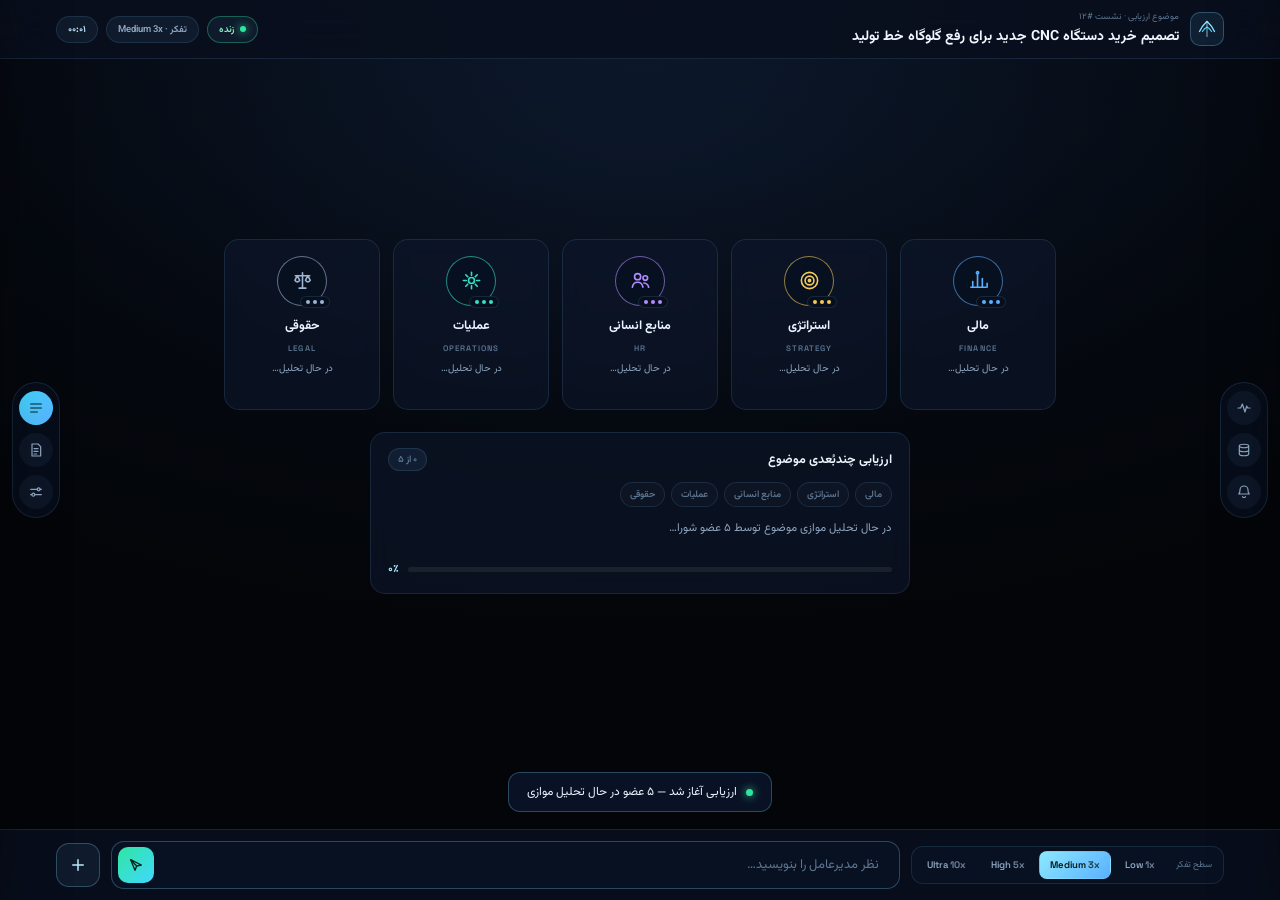
==== commit de05e00b: "Update" ====
--- a/index.html
+++ b/index.html
@@ -3,7 +3,7 @@
 <head>
 <meta charset="UTF-8">
 <meta name="viewport" content="width=device-width, initial-scale=1">
-<title>SIMORGH — شورای ارزیابی موضوعات</title>
+<title>SIMORGH — شورای ارزیابی</title>
 <link rel="preconnect" href="https://fonts.googleapis.com">
 <link href="https://fonts.googleapis.com/css2?family=Space+Grotesk:wght@400;500;600;700&family=Vazirmatn:wght@300;400;500;600;700&display=swap" rel="stylesheet">
 <link rel="stylesheet" href="style.css">
@@ -12,8 +12,8 @@
 
 <!-- نوار چپ -->
 <div class="ebar left">
-  <button class="eicon on" data-open="navL" title="ناوبری جلسه"><svg viewBox="0 0 24 24"><path d="M4 6h16M4 12h16M4 18h10"/></svg></button>
-  <button class="eicon" data-act="sum" title="خلاصه ارزیابی"><svg viewBox="0 0 24 24"><path d="M6 3h9l4 4v14H6z"/><path d="M9 10h6M9 14h6M9 18h4"/></svg></button>
+  <button class="eicon on" data-open="navL" title="ناوبری"><svg viewBox="0 0 24 24"><path d="M4 6h16M4 12h16M4 18h10"/></svg></button>
+  <button class="eicon" data-act="sum" title="خلاصه"><svg viewBox="0 0 24 24"><path d="M6 3h9l4 4v14H6z"/><path d="M9 10h6M9 14h6M9 18h4"/></svg></button>
   <button class="eicon" data-act="set" title="تنظیمات"><svg viewBox="0 0 24 24"><path d="M4 8h10M18 8h2M4 16h2M10 16h10"/><circle cx="16" cy="8" r="2.2"/><circle cx="8" cy="16" r="2.2"/></svg></button>
 </div>
 
@@ -47,14 +47,8 @@
   </div>
   <div class="sec" id="stList"></div>
   <div class="sec">
-    <div class="st">روند حاشیه سود (۶ ماه اخیر)</div>
+    <div class="st">روند حاشیه سود</div>
     <div class="chartbox"><canvas id="mChart"></canvas></div>
-  </div>
-  <div class="sec">
-    <div class="st">منابع داده</div>
-    <div class="srow" style="--c:#2fe6a0"><i></i><span class="nm">ERP</span><span class="sv">مالی · فروش · موجودی</span></div>
-    <div class="srow" style="--c:#2fe6a0"><i></i><span class="nm">OrgOS</span><span class="sv">تولید · دارایی · HR</span></div>
-    <div class="srow" style="--c:#2fe6a0"><i></i><span class="nm">Database</span><span class="sv">تاریخچه · KPI</span></div>
   </div>
 </aside>
 
@@ -62,93 +56,69 @@
 
 <!-- هدر -->
 <header class="hdr">
-  <div class="ttl" style="display:flex;gap:12px;align-items:center">
-    <div class="logo-em"><svg width="22" height="22" viewBox="0 0 24 24" fill="none">
+  <div class="ttl">
+    <div class="logo-em"><svg width="20" height="20" viewBox="0 0 24 24" fill="none">
       <path d="M3 15 C6 8 10 5 12 3 C14 5 18 8 21 15" stroke="#8fe3ff" stroke-width="1.6" stroke-linecap="round"/>
       <path d="M6.5 15 C9 11 12 9.5 12 9.5 C12 9.5 15 11 17.5 15" stroke="#41d8ff" stroke-width="1.4" stroke-linecap="round"/>
       <path d="M12 3 V21" stroke="#bfeaff" stroke-width="1.1" stroke-linecap="round" opacity=".8"/></svg></div>
     <div><small>موضوع ارزیابی · نشست #۱۲</small><h2 id="topicTxt">—</h2></div>
   </div>
   <div class="hmeta">
-    <span class="hbadge live"><span class="dot"></span>جلسه زنده</span>
+    <span class="hbadge live"><span class="dot"></span>زنده</span>
     <span class="hbadge hidesm" id="thinkBadge">تفکر · Medium 3x</span>
     <span class="hbadge timer" id="sessTimer">۰۰:۰۰</span>
   </div>
 </header>
 
-<!-- صحنه -->
+<!-- صحنه اصلی -->
 <main class="board">
-  <div class="sky">
-    <div class="stars" id="stars"></div>
-    <svg class="city" id="cityFar" viewBox="0 0 1600 340" preserveAspectRatio="xMidYMax slice"></svg>
-    <div class="haze"></div>
-  </div>
-  <div class="floorGlow"></div>
-  <canvas id="pcv"></canvas>
-
-  <div class="tableWrap" id="tableWrap"><div class="table"><div class="hole"></div></div></div>
-
-  <!-- ارزیابی چندبُعدی در مرکز میز -->
-  <div class="conc" id="concBox">
-    <div class="ch"><span class="dot"></span><span>ارزیابی چندبُعدی موضوع</span><span class="stp" id="concStep">۰ از ۵</span></div>
-    <div class="crows" id="concRows"></div>
-    <div class="synth" id="synth"></div>
-    <div class="cf"><div class="cbar"><i id="concFill" style="width:0%"></i></div><span class="cp" id="concPct">۰٪</span></div>
-    <div class="cn" id="concNote">✓ نظر مدیرعامل در جمع‌بندی لحاظ شد</div>
-  </div>
-
-  <!-- ۵ عضو شورا -->
-  <div class="agent" data-a="operations" style="--ac:#35e0c8;left:16%;top:40%;--s:.94">
-    <div class="speech"><span class="s-name">OPERATIONS · عملیات</span>
-      <span class="dots"><i></i><i></i><i></i></span><span class="badge"></span><p class="s-txt"></p></div>
-    <div class="av"><div class="orbit"></div>
-      <div class="avatar"><svg viewBox="0 0 24 24"><circle cx="12" cy="12" r="3.1"/><path d="M12 3.5v3M12 17.5v3M3.5 12h3M17.5 12h3M6 6l2.1 2.1M15.9 15.9L18 18M18 6l-2.1 2.1M8.1 15.9L6 18"/></svg></div>
-      <div class="seat"></div>
-      <div class="meta"><span class="name">OPERATIONS</span><span class="stat"><i></i><span class="stx">Thinking…</span></span></div>
-    </div>
-  </div>
-
-  <div class="agent front" data-a="finance" style="--ac:#5ab0ff;left:27%;top:63%;--s:1.06">
-    <div class="speech"><span class="s-name">FINANCE · مالی</span>
-      <span class="dots"><i></i><i></i><i></i></span><span class="badge"></span><p class="s-txt"></p></div>
-    <div class="av"><div class="orbit"></div>
-      <div class="avatar"><svg viewBox="0 0 24 24"><path d="M4 19h16"/><path d="M6 19v-6M11 19V6M16 19v-9M21 19v-4"/><circle cx="11" cy="4" r="1.2"/></svg></div>
-      <div class="seat"></div>
-      <div class="meta"><span class="name">FINANCE</span><span class="stat"><i></i><span class="stx">Thinking…</span></span></div>
-    </div>
-  </div>
-
-  <div class="agent" data-a="strategy" style="--ac:#f3c95c;left:50%;top:25%;--s:.96">
-    <div class="speech"><span class="s-name">STRATEGY · استراتژی</span>
-      <span class="dots"><i></i><i></i><i></i></span><span class="badge"></span><p class="s-txt"></p></div>
-    <div class="av"><div class="orbit"></div>
-      <div class="avatar"><svg viewBox="0 0 24 24"><circle cx="12" cy="12" r="8.5"/><circle cx="12" cy="12" r="4.6"/><circle cx="12" cy="12" r="1.2" fill="#f3c95c"/></svg></div>
-      <div class="seat"></div>
-      <div class="meta"><span class="name">STRATEGY</span><span class="stat"><i></i><span class="stx">Thinking…</span></span></div>
-    </div>
-  </div>
-
-  <div class="agent front" data-a="hr" style="--ac:#b18cff;left:73%;top:63%;--s:1.06">
-    <div class="speech"><span class="s-name">HR · منابع انسانی</span>
-      <span class="dots"><i></i><i></i><i></i></span><span class="badge"></span><p class="s-txt"></p></div>
-    <div class="av"><div class="orbit"></div>
-      <div class="avatar"><svg viewBox="0 0 24 24"><circle cx="9" cy="8" r="3.2"/><path d="M3.5 19c.5-3.4 2.6-5.2 5.5-5.2S14 15.6 14.5 19"/><circle cx="17" cy="9.5" r="2.4"/><path d="M15.5 14.6c2.7.2 4.4 1.7 5 4.4"/></svg></div>
-      <div class="seat"></div>
-      <div class="meta"><span class="name">HR</span><span class="stat"><i></i><span class="stx">Thinking…</span></span></div>
-    </div>
-  </div>
-
-  <div class="agent" data-a="legal" style="--ac:#9db4d2;left:84%;top:40%;--s:.94">
-    <div class="speech"><span class="s-name">LEGAL · حقوقی</span>
-      <span class="dots"><i></i><i></i><i></i></span><span class="badge"></span><p class="s-txt"></p></div>
-    <div class="av"><div class="orbit"></div>
-      <div class="avatar"><svg viewBox="0 0 24 24"><path d="M12 4v16M8.5 20h7M4.5 7h15"/><path d="M6.5 7l-2.4 4.8a2.7 2.7 0 005 0L6.5 7zM17.5 7l-2.4 4.8a2.7 2.7 0 005 0L17.5 7z"/></svg></div>
-      <div class="seat"></div>
-      <div class="meta"><span class="name">LEGAL</span><span class="stat"><i></i><span class="stx">Thinking…</span></span></div>
-    </div>
-  </div>
-
-  <div class="ceoB" id="ceoBubble"><span class="s-name" style="color:var(--green)">CEO · مدیرعامل</span><p id="ceoTxt"></p></div>
+  <div class="council">
+
+    <!-- اعضای شورا -->
+    <div class="members" id="members">
+      <button class="member" data-a="finance" style="--ac:#5ab0ff">
+        <div class="m-av"><svg viewBox="0 0 24 24"><path d="M4 19h16"/><path d="M6 19v-6M11 19V6M16 19v-9M21 19v-4"/><circle cx="11" cy="4" r="1.2"/></svg>
+          <span class="m-think"><i></i><i></i><i></i></span></div>
+        <div class="m-name">مالی</div><div class="m-en">FINANCE</div>
+        <span class="m-badge badge"></span><p class="m-op">در حال تحلیل…</p>
+      </button>
+      <button class="member" data-a="strategy" style="--ac:#f3c95c">
+        <div class="m-av"><svg viewBox="0 0 24 24"><circle cx="12" cy="12" r="8.5"/><circle cx="12" cy="12" r="4.6"/><circle cx="12" cy="12" r="1.2" fill="#f3c95c"/></svg>
+          <span class="m-think"><i></i><i></i><i></i></span></div>
+        <div class="m-name">استراتژی</div><div class="m-en">STRATEGY</div>
+        <span class="m-badge badge"></span><p class="m-op">در حال تحلیل…</p>
+      </button>
+      <button class="member" data-a="hr" style="--ac:#b18cff">
+        <div class="m-av"><svg viewBox="0 0 24 24"><circle cx="9" cy="8" r="3.2"/><path d="M3.5 19c.5-3.4 2.6-5.2 5.5-5.2S14 15.6 14.5 19"/><circle cx="17" cy="9.5" r="2.4"/><path d="M15.5 14.6c2.7.2 4.4 1.7 5 4.4"/></svg>
+          <span class="m-think"><i></i><i></i><i></i></span></div>
+        <div class="m-name">منابع انسانی</div><div class="m-en">HR</div>
+        <span class="m-badge badge"></span><p class="m-op">در حال تحلیل…</p>
+      </button>
+      <button class="member" data-a="ops" style="--ac:#35e0c8">
+        <div class="m-av"><svg viewBox="0 0 24 24"><circle cx="12" cy="12" r="3.1"/><path d="M12 3.5v3M12 17.5v3M3.5 12h3M17.5 12h3M6 6l2.1 2.1M15.9 15.9L18 18M18 6l-2.1 2.1M8.1 15.9L6 18"/></svg>
+          <span class="m-think"><i></i><i></i><i></i></span></div>
+        <div class="m-name">عملیات</div><div class="m-en">OPERATIONS</div>
+        <span class="m-badge badge"></span><p class="m-op">در حال تحلیل…</p>
+      </button>
+      <button class="member" data-a="legal" style="--ac:#9db4d2">
+        <div class="m-av"><svg viewBox="0 0 24 24"><path d="M12 4v16M8.5 20h7M4.5 7h15"/><path d="M6.5 7l-2.4 4.8a2.7 2.7 0 005 0L6.5 7zM17.5 7l-2.4 4.8a2.7 2.7 0 005 0L17.5 7z"/></svg>
+          <span class="m-think"><i></i><i></i><i></i></span></div>
+        <div class="m-name">حقوقی</div><div class="m-en">LEGAL</div>
+        <span class="m-badge badge"></span><p class="m-op">در حال تحلیل…</p>
+      </button>
+    </div>
+
+    <!-- پنل ارزیابی -->
+    <div class="eval" id="evalPanel">
+      <div class="e-head"><span>ارزیابی چندبُعدی موضوع</span><span class="e-prog" id="eProg">۰ از ۵</span></div>
+      <div class="e-chips" id="eChips"></div>
+      <div class="e-sum" id="eSum">در حال تحلیل موازی موضوع توسط ۵ عضو شورا…</div>
+      <div class="e-conf"><div class="cbar"><i id="confFill"></i></div><span class="cp" id="confPct">۰٪</span></div>
+      <div class="e-note" id="eNote">✓ نظر مدیرعامل در جمع‌بندی لحاظ شد</div>
+    </div>
+
+    <div class="ceoB" id="ceoBubble"><span class="cb-name">مدیرعامل</span><p id="ceoTxt"></p></div>
+  </div>
 </main>
 
 <!-- فوتر -->
@@ -184,13 +154,13 @@
 <div class="overlay" id="ovTopic">
   <div class="modal">
     <h3><span class="dot"></span>موضوع جدید برای ارزیابی</h3>
-    <p class="muted">موضوع یا تصمیم موردنظر را بنویسید؛ ۵ عضو شورا آن را هم‌زمان از زاویه تخصص خود (مالی، استراتژی، منابع انسانی، عملیات، حقوقی) ارزیابی می‌کنند.</p>
+    <p class="muted">موضوع یا تصمیم موردنظر را بنویسید؛ ۵ عضو شورا آن را هم‌زمان از زاویه تخصص خود ارزیابی می‌کنند.</p>
     <input class="tin" id="topicInput" placeholder="مثال: ورود به بازار صادراتی منطقه…">
     <div class="mrow"><button class="btn g" id="topicGo">آغاز ارزیابی</button><button class="btn" id="topicNo">انصراف</button></div>
   </div>
 </div>
 
-<!-- مودال تحلیل کامل یک عامل -->
+<!-- مودال تحلیل کامل -->
 <div class="overlay" id="ovAgent">
   <div class="modal wide"><div id="agentBody"></div>
     <div class="mrow"><button class="btn" id="agentClose">بستن</button></div>
@@ -209,12 +179,12 @@
 <!-- صفحه خروج -->
 <div class="exitScr" id="exitScr">
   <div class="exCard">
-    <div class="exLogo"><svg width="34" height="34" viewBox="0 0 24 24" fill="none">
+    <div class="exLogo"><svg width="32" height="32" viewBox="0 0 24 24" fill="none">
       <path d="M3 15 C6 8 10 5 12 3 C14 5 18 8 21 15" stroke="#8fe3ff" stroke-width="1.5" stroke-linecap="round"/>
       <path d="M6.5 15 C9 11 12 9.5 12 9.5 C12 9.5 15 11 17.5 15" stroke="#41d8ff" stroke-width="1.3" stroke-linecap="round"/>
       <path d="M12 3 V21" stroke="#bfeaff" stroke-width="1" stroke-linecap="round" opacity=".8"/></svg></div>
     <h2>از جلسه خارج شدید</h2>
-    <p>نشست #۱۲ — ارزیابی‌های شورا ذخیره شد و در تاریخچه جلسات در دسترس است.</p>
+    <p>نشست #۱۲ — ارزیابی‌های شورا ذخیره شد و در تاریخچه در دسترس است.</p>
     <div class="exRow">
       <button class="btn g" id="backBtn">بازگشت به جلسه</button>
       <button class="btn" id="minBtn">مشاهده صورت‌جلسه</button>
--- a/style.css
+++ b/style.css
@@ -1,338 +1,1454 @@
-:root{
-  --glass:rgba(9,16,30,.58);
-  --line:rgba(122,196,255,.14); --line2:rgba(130,210,255,.30);
-  --cyan:#41d8ff; --blue:#5ab0ff; --purple:#b18cff; --gold:#f3c95c;
-  --green:#2fe6a0; --red:#ff6b7a; --orange:#ff9f6b; --steel:#9db4d2; --teal:#35e0c8;
-  --text:#eaf4ff; --muted:#8fa6c0; --dim:#5c7590;
-  --fa:'Vazirmatn',system-ui; --en:'Space Grotesk',var(--fa);
-}
-*{margin:0;padding:0;box-sizing:border-box}
-html,body{height:100%}
-body{display:grid;grid-template-rows:auto 1fr auto;height:100svh;overflow:hidden;
-  background:radial-gradient(120% 90% at 50% 0%,#0a1424 0%,#050910 45%,#030509 100%);
-  color:var(--text);font-family:var(--fa)}
-::-webkit-scrollbar{width:6px}::-webkit-scrollbar-thumb{background:rgba(120,190,255,.18);border-radius:3px}
-button{font-family:inherit;cursor:pointer}
-svg{display:block}
-.dot{width:6px;height:6px;border-radius:50%;background:var(--green);box-shadow:0 0 9px var(--green);animation:pulse 2s infinite;flex-shrink:0}
-@keyframes pulse{0%,100%{opacity:.8}50%{opacity:1;filter:brightness(1.3)}}
-@keyframes rot{to{transform:rotate(360deg)}}
-
-/* موضع‌ها */
-.st-positive{--sc:#2fe6a0}.st-negative{--sc:#ff6b7a}.st-conditional{--sc:#f3c95c}.st-risk{--sc:#ff9f6b}
+:root {
+    --line: rgba(122, 196, 255, .13);
+    --line2: rgba(130, 210, 255, .28);
+    --cyan: #41d8ff;
+    --blue: #5ab0ff;
+    --purple: #b18cff;
+    --gold: #f3c95c;
+    --green: #2fe6a0;
+    --red: #ff6b7a;
+    --steel: #9db4d2;
+    --teal: #35e0c8;
+    --text: #eaf4ff;
+    --muted: #8fa6c0;
+    --dim: #5c7590;
+    --fa: 'Vazirmatn', system-ui;
+    --en: 'Space Grotesk', var(--fa);
+    --card: rgba(14, 24, 44, .62);
+}
+
+* {
+    margin: 0;
+    padding: 0;
+    box-sizing: border-box
+}
+
+html,
+body {
+    height: 100%
+}
+
+body {
+    display: grid;
+    grid-template-rows: auto 1fr auto;
+    height: 100svh;
+    overflow: hidden;
+    background: radial-gradient(90% 70% at 50% 0%, #0a1424 0%, #050910 60%, #030509 100%);
+    color: var(--text);
+    font-family: var(--fa)
+}
+
+::-webkit-scrollbar {
+    width: 6px
+}
+
+::-webkit-scrollbar-thumb {
+    background: rgba(120, 190, 255, .18);
+    border-radius: 3px
+}
+
+button {
+    font-family: inherit;
+    cursor: pointer
+}
+
+svg {
+    display: block
+}
+
+.dot {
+    width: 6px;
+    height: 6px;
+    border-radius: 50%;
+    background: var(--green);
+    box-shadow: 0 0 8px var(--green);
+    animation: pulse 2s infinite;
+    flex-shrink: 0
+}
+
+@keyframes pulse {
+
+    0%,
+    100% {
+        opacity: .8
+    }
+
+    50% {
+        opacity: 1;
+        filter: brightness(1.3)
+    }
+}
+
+@keyframes blink {
+
+    0%,
+    100% {
+        opacity: .2;
+        transform: translateY(0)
+    }
+
+    50% {
+        opacity: 1;
+        transform: translateY(-2px)
+    }
+}
+
+@keyframes skp {
+
+    0%,
+    100% {
+        opacity: .45
+    }
+
+    50% {
+        opacity: 1
+    }
+}
+
+.st-positive {
+    --sc: #2fe6a0
+}
+
+.st-negative {
+    --sc: #ff6b7a
+}
+
+.st-conditional {
+    --sc: #f3c95c
+}
+
+.st-risk {
+    --sc: #ff9f6b
+}
 
 /* ═══ هدر ═══ */
-.hdr{display:flex;align-items:center;justify-content:space-between;gap:16px;padding:11px 64px;
-  border-bottom:1px solid var(--line);position:relative;z-index:20;
-  background:linear-gradient(180deg,rgba(10,18,34,.88),rgba(7,12,24,.66));backdrop-filter:blur(18px)}
-.logo-em{width:38px;height:38px;border-radius:11px;display:grid;place-items:center;flex-shrink:0;
-  background:radial-gradient(120% 120% at 30% 20%,rgba(90,190,255,.28),rgba(20,40,80,.4));
-  border:1px solid var(--line2);box-shadow:0 0 20px rgba(70,170,255,.25)}
-.ttl small{display:block;font-size:9.5px;color:var(--dim);letter-spacing:.05em;margin-bottom:2px}
-.ttl h2{font-size:15px;font-weight:700;color:#f0f7ff}
-.hmeta{display:flex;align-items:center;gap:9px}
-.hbadge{display:inline-flex;gap:7px;align-items:center;font-size:10px;font-weight:600;letter-spacing:.04em;
-  padding:6px 12px;border-radius:99px;background:rgba(120,190,255,.07);border:1px solid var(--line);color:var(--muted)}
-.hbadge.live{color:#8df2c6;border-color:rgba(47,230,160,.35)}
-.hbadge.timer{direction:ltr;font-family:var(--en);color:#bfe6ff}
+.hdr {
+    display: flex;
+    align-items: center;
+    justify-content: space-between;
+    gap: 14px;
+    padding: 10px 56px;
+    border-bottom: 1px solid var(--line);
+    position: relative;
+    z-index: 20;
+    background: rgba(9, 16, 30, .8);
+    backdrop-filter: blur(16px)
+}
+
+.ttl {
+    display: flex;
+    gap: 11px;
+    align-items: center
+}
+
+.logo-em {
+    width: 34px;
+    height: 34px;
+    border-radius: 10px;
+    display: grid;
+    place-items: center;
+    flex-shrink: 0;
+    background: rgba(90, 190, 255, .1);
+    border: 1px solid var(--line2)
+}
+
+.ttl small {
+    display: block;
+    font-size: 9px;
+    color: var(--dim);
+    margin-bottom: 2px
+}
+
+.ttl h2 {
+    font-size: 14px;
+    font-weight: 700;
+    color: #f0f7ff
+}
+
+.hmeta {
+    display: flex;
+    align-items: center;
+    gap: 8px
+}
+
+.hbadge {
+    display: inline-flex;
+    gap: 6px;
+    align-items: center;
+    font-size: 9.5px;
+    font-weight: 600;
+    padding: 5px 11px;
+    border-radius: 99px;
+    background: rgba(120, 190, 255, .07);
+    border: 1px solid var(--line);
+    color: var(--muted)
+}
+
+.hbadge.live {
+    color: #8df2c6;
+    border-color: rgba(47, 230, 160, .35)
+}
+
+.hbadge.timer {
+    direction: ltr;
+    font-family: var(--en);
+    color: #bfe6ff
+}
 
 /* ═══ صحنه ═══ */
-.board{position:relative;overflow:hidden;
-  background:radial-gradient(90% 70% at 50% 28%,#081426 0%,#050a14 55%,#030609 100%)}
-.board::after{content:'';position:absolute;inset:0;pointer-events:none;box-shadow:inset 0 0 160px rgba(0,0,0,.66);z-index:7}
-.sky{position:absolute;inset:0 0 52% 0;opacity:.8}
-.stars i{position:absolute;width:2px;height:2px;border-radius:50%;background:#cfe8ff;animation:twk 5s infinite}
-@keyframes twk{0%,100%{opacity:.15}50%{opacity:.85}}
-.city{position:absolute;left:0;right:0;bottom:0;height:80%;width:100%;opacity:.6;filter:blur(.6px)}
-.tw{animation:twk 4s infinite}
-.haze{position:absolute;left:0;right:0;bottom:0;height:38%;
-  background:linear-gradient(180deg,transparent,rgba(40,120,200,.13) 60%,rgba(70,160,255,.2));filter:blur(4px)}
-.floorGlow{position:absolute;left:50%;top:66%;transform:translate(-50%,-50%);width:72%;height:36%;z-index:1;
-  background:radial-gradient(ellipse,rgba(60,150,255,.14),transparent 65%);filter:blur(6px)}
-#pcv{position:absolute;left:50%;top:52%;transform:translate(-50%,-50%);width:min(400px,46%);height:320px;z-index:4;pointer-events:none}
-
-.tableWrap{position:absolute;left:50%;top:64%;transform:translate(-50%,-50%);width:min(640px,58%);z-index:2}
-.table{position:relative;width:100%;aspect-ratio:600/178;border-radius:50%;overflow:hidden;
-  background:radial-gradient(ellipse at 50% 40%,rgba(90,180,255,.16),rgba(12,24,44,.92) 58%,rgba(3,7,14,.97) 74%);
-  border:1px solid rgba(120,200,255,.24);
-  box-shadow:0 0 0 8px rgba(60,140,220,.045),0 0 70px rgba(50,160,255,.16),0 26px 60px rgba(0,0,0,.55),
-    inset 0 0 44px rgba(70,160,255,.12),inset 0 -16px 34px rgba(0,0,0,.62)}
-.table::before{content:'';position:absolute;inset:7%;border-radius:50%;border:1px solid rgba(130,210,255,.14)}
-.table::after{content:'';position:absolute;inset:2%;border-radius:50%;mix-blend-mode:screen;
-  background:conic-gradient(from 0deg,transparent 0deg,rgba(120,220,255,.16) 42deg,transparent 95deg);animation:rot 16s linear infinite}
-.hole{position:absolute;left:50%;top:50%;width:38%;aspect-ratio:2.7;transform:translate(-50%,-50%);border-radius:50%;
-  background:radial-gradient(ellipse,rgba(90,220,255,.3),rgba(10,24,44,.85) 68%);
-  box-shadow:0 0 34px rgba(90,220,255,.4),inset 0 0 22px rgba(140,235,255,.35);animation:pulse 3.4s ease-in-out infinite}
-
-/* ═══ باکس ارزیابی مرکز میز ═══ */
-.conc{position:absolute;left:50%;top:54%;transform:translate(-50%,-50%);width:min(336px,48%);z-index:5;
-  background:linear-gradient(180deg,rgba(12,24,44,.86),rgba(8,15,30,.82));backdrop-filter:blur(16px);
-  border:1px solid rgba(120,220,255,.32);border-radius:16px;padding:12px 14px;
-  box-shadow:0 0 44px rgba(70,180,255,.18),0 18px 44px rgba(0,0,0,.5),inset 0 1px 0 rgba(255,255,255,.06);
-  animation:float 6s ease-in-out infinite;transition:border-color .5s,box-shadow .5s}
-@keyframes float{0%,100%{transform:translate(-50%,-50%) translateY(0)}50%{transform:translate(-50%,-50%) translateY(-6px)}}
-.conc .ch{display:flex;align-items:center;gap:7px;font-size:10.5px;font-weight:700;color:#bfe6ff}
-.conc .ch .stp{margin-right:auto;font-size:9.5px;font-weight:600;color:var(--dim)}
-.crows{display:flex;flex-direction:column;gap:6px;margin:9px 0;max-height:184px;overflow-y:auto;padding-left:2px}
-.crow{display:flex;align-items:center;gap:8px;padding:7px 9px;border-radius:10px;border:1px solid var(--line);
-  background:rgba(255,255,255,.02);min-height:36px;transition:.2s;cursor:default}
-.crow.ready{cursor:pointer}
-.crow.ready:hover{background:rgba(120,190,255,.08);border-color:var(--line2)}
-.cdot{width:7px;height:7px;border-radius:50%;flex-shrink:0;background:var(--dc,#8fa6c0);box-shadow:0 0 7px var(--dc,#8fa6c0)}
-.cname{font:600 9px var(--en);letter-spacing:.08em;color:#cfe2f5;direction:ltr;width:72px;flex-shrink:0}
-.cstance{font:600 9px var(--fa);padding:3px 8px;border-radius:99px;flex-shrink:0;white-space:nowrap;
-  color:var(--sc,#8fa6c0);background:color-mix(in srgb,var(--sc,#8fa6c0) 12%,transparent);
-  border:1px solid color-mix(in srgb,var(--sc,#8fa6c0) 40%,transparent)}
-.chead{font-size:10px;color:var(--muted);overflow:hidden;text-overflow:ellipsis;white-space:nowrap;flex:1}
-.crow.skel .cstance{color:var(--dim);background:none;border-color:var(--line);animation:skp 1.4s infinite}
-.crow.skel .chead{animation:skp 1.4s infinite}
-@keyframes skp{0%,100%{opacity:.45}50%{opacity:1}}
-.synth{display:none;margin-top:8px;padding:10px 11px;border-radius:11px;
-  background:linear-gradient(90deg,rgba(47,230,160,.09),rgba(65,216,255,.05));border:1px solid rgba(47,230,160,.3)}
-.synth.show{display:block}
-.synth .schips{font:600 10px var(--fa);color:#8df2c6;margin-bottom:5px}
-.synth p{font-size:11.5px;line-height:1.9;color:#eafbef;font-weight:600}
-.conc .cf{display:flex;align-items:center;gap:9px;margin-top:9px}
-.conc .cbar{flex:1;height:4px;border-radius:3px;background:rgba(255,255,255,.08);overflow:hidden}
-.conc .cbar i{display:block;height:100%;background:linear-gradient(90deg,var(--cyan),var(--green));border-radius:3px;transition:width .3s}
-.conc .cp{font:700 11px var(--en);color:#a9e9ff}
-.conc .cn{font-size:9.5px;color:#8df2c6;margin-top:8px;display:none}
-.conc .cn.show{display:block}
-.conc.final{border-color:rgba(70,240,180,.5);box-shadow:0 0 54px rgba(40,230,160,.22),0 18px 44px rgba(0,0,0,.5)}
-
-/* ═══ عامل‌ها ═══ */
-.agent{position:absolute;transform:translate(-50%,-50%) scale(var(--s,1));z-index:3}
-.agent.front{z-index:6}
-.av{position:relative;width:60px;height:60px;margin:0 auto}
-.avatar{position:absolute;inset:0;border-radius:50%;display:grid;place-items:center;
-  background:radial-gradient(circle at 32% 26%,rgba(150,210,255,.22),rgba(8,16,30,.94) 68%);
-  border:1.5px solid color-mix(in srgb,var(--ac) 65%,transparent);
-  box-shadow:0 0 22px color-mix(in srgb,var(--ac) 35%,transparent),inset 0 0 14px rgba(0,0,0,.5);
-  animation:brth 4s ease-in-out infinite}
-@keyframes brth{0%,100%{box-shadow:0 0 16px color-mix(in srgb,var(--ac) 28%,transparent),inset 0 0 14px rgba(0,0,0,.5)}
-  50%{box-shadow:0 0 28px color-mix(in srgb,var(--ac) 48%,transparent),inset 0 0 14px rgba(0,0,0,.5)}}
-.avatar svg{width:26px;height:26px;stroke:var(--ac);fill:none;stroke-width:1.7;stroke-linecap:round;stroke-linejoin:round;
-  filter:drop-shadow(0 0 6px color-mix(in srgb,var(--ac) 70%,transparent))}
-.orbit{position:absolute;inset:-7px;border-radius:50%;border:1.5px solid transparent;
-  border-top-color:var(--ac);border-right-color:color-mix(in srgb,var(--ac) 40%,transparent);
-  animation:rot 2.6s linear infinite;opacity:0;transition:opacity .4s}
-.agent.busy .orbit{opacity:.9}
-.agent{cursor:pointer}
-.seat{position:absolute;left:50%;top:calc(100% - 3px);transform:translateX(-50%);width:96px;height:18px;border-radius:50%;
-  background:radial-gradient(ellipse,color-mix(in srgb,var(--ac) 22%,transparent),transparent 70%)}
-.meta{position:absolute;top:calc(100% + 12px);left:50%;transform:translateX(-50%);text-align:center;white-space:nowrap}
-.meta .name{display:block;font:600 11px var(--en);letter-spacing:.14em;color:#e8f4ff;text-shadow:0 0 12px rgba(120,200,255,.35)}
-.stat{display:inline-flex;align-items:center;gap:5px;margin-top:5px;padding:3px 9px;border-radius:99px;
-  font:500 9px var(--en);letter-spacing:.06em;direction:ltr;color:var(--muted);
-  background:rgba(10,20,38,.72);border:1px solid var(--line);backdrop-filter:blur(6px)}
-.stat i{width:5px;height:5px;border-radius:50%;background:var(--ac);box-shadow:0 0 7px var(--ac)}
-.agent.s-thinking .stat i{animation:pulse 1.2s infinite}
-.agent.s-done .stat{color:#8df2c6;border-color:rgba(60,220,160,.32)}
-.agent.s-done .stat i{background:var(--green);box-shadow:0 0 7px var(--green);animation:none}
-
-/* حباب نظر */
-.speech{position:absolute;bottom:calc(100% + 18px);left:var(--lx,50%);width:214px;z-index:8;
-  transform:translateX(-50%) translateY(8px) scale(.94);opacity:0;transition:.35s cubic-bezier(.2,.9,.3,1.15);pointer-events:none;
-  background:rgba(9,18,34,.9);border:1px solid color-mix(in srgb,var(--ac) 45%,transparent);border-radius:12px;
-  padding:9px 12px;backdrop-filter:blur(10px);
-  box-shadow:0 12px 30px rgba(0,0,0,.5),0 0 22px color-mix(in srgb,var(--ac) 15%,transparent)}
-.speech.show{opacity:1;transform:translateX(-50%) translateY(0) scale(1)}
-.speech.reply{border-color:rgba(47,230,160,.5)}
-.speech::after{content:'';position:absolute;bottom:-5px;left:50%;width:9px;height:9px;transform:translateX(-50%) rotate(45deg);
-  background:#0a1424;border-right:1px solid color-mix(in srgb,var(--ac) 45%,transparent);border-bottom:1px solid color-mix(in srgb,var(--ac) 45%,transparent)}
-.speech p{font-size:10.5px;line-height:1.85;color:#dcecff;font-weight:300}
-.s-name{font:600 8.5px var(--en);letter-spacing:.12em;color:var(--ac);direction:ltr;display:inline-block;margin-bottom:4px}
-.badge{display:none;align-items:center;gap:5px;font:700 9.5px var(--fa);padding:3.5px 9px;border-radius:99px;margin-bottom:5px;
-  color:var(--sc);background:color-mix(in srgb,var(--sc) 14%,transparent);border:1px solid color-mix(in srgb,var(--sc) 45%,transparent)}
-.speech.done .badge{display:inline-flex}
-.speech .s-txt{display:none}
-.speech.done .s-txt{display:block}
-.dots{display:none;gap:4px;padding:6px 0}
-.speech.thinking .dots{display:inline-flex}
-.dots i{width:5px;height:5px;border-radius:50%;background:var(--ac);animation:blink 1s infinite}
-.dots i:nth-child(2){animation-delay:.2s}.dots i:nth-child(3){animation-delay:.4s}
-@keyframes blink{0%,100%{opacity:.2;transform:translateY(0)}50%{opacity:1;transform:translateY(-2px)}}
-.agent[data-a=finance] .speech{--lx:22%}
-.agent[data-a=operations] .speech{--lx:50%}
-.agent[data-a=strategy] .speech{--lx:50%}
-.agent[data-a=hr] .speech{--lx:78%}
-.agent[data-a=legal] .speech{--lx:50%}
-
-.ceoB{position:absolute;bottom:14px;left:50%;transform:translateX(-50%);width:min(430px,74%);z-index:9;
-  background:rgba(10,20,38,.92);border:1px solid rgba(47,230,160,.4);border-radius:13px;padding:10px 14px;
-  backdrop-filter:blur(12px);box-shadow:0 12px 34px rgba(0,0,0,.5),0 0 24px rgba(47,230,160,.14);
-  opacity:0;pointer-events:none;transition:.35s}
-.ceoB.show{opacity:1}
-.ceoB::after{content:'';position:absolute;bottom:-5px;left:50%;width:10px;height:10px;transform:translateX(-50%) rotate(45deg);
-  background:#0c1626;border-right:1px solid rgba(47,230,160,.4);border-bottom:1px solid rgba(47,230,160,.4)}
-.ceoB p{font-size:12px;line-height:1.9;color:#e8fbf1;font-weight:500}
+.board {
+    position: relative;
+    overflow: auto;
+    display: flex;
+    align-items: center;
+    justify-content: center;
+    padding: 20px;
+    background: radial-gradient(70% 60% at 50% 10%, rgba(30, 60, 110, .14), transparent 70%)
+}
+
+.council {
+    display: flex;
+    flex-direction: column;
+    align-items: center;
+    width: 100%;
+    max-width: 880px
+}
+
+/* اعضا */
+.members {
+    display: flex;
+    gap: 13px;
+    justify-content: center;
+    flex-wrap: wrap;
+    width: 100%
+}
+
+.member {
+    position: relative;
+    width: 156px;
+    display: flex;
+    flex-direction: column;
+    align-items: center;
+    gap: 7px;
+    padding: 16px 13px 15px;
+    border-radius: 15px;
+    background: var(--card);
+    border: 1px solid var(--line);
+    backdrop-filter: blur(10px);
+    transition: .22s;
+    text-align: center
+}
+
+.member:hover {
+    transform: translateY(-3px);
+    border-color: color-mix(in srgb, var(--ac) 45%, transparent);
+    box-shadow: 0 10px 26px rgba(0, 0, 0, .35)
+}
+
+.member.done.st-positive {
+    border-color: rgba(47, 230, 160, .3)
+}
+
+.member.done.st-negative {
+    border-color: rgba(255, 107, 122, .3)
+}
+
+.member.done.st-conditional {
+    border-color: rgba(243, 201, 92, .3)
+}
+
+.member.done.st-risk {
+    border-color: rgba(255, 159, 107, .3)
+}
+
+.m-av {
+    position: relative;
+    width: 50px;
+    height: 50px;
+    border-radius: 50%;
+    display: grid;
+    place-items: center;
+    background: rgba(8, 16, 30, .7);
+    border: 1.5px solid color-mix(in srgb, var(--ac) 60%, transparent)
+}
+
+.m-av svg {
+    width: 23px;
+    height: 23px;
+    stroke: var(--ac);
+    fill: none;
+    stroke-width: 1.7;
+    stroke-linecap: round;
+    stroke-linejoin: round
+}
+
+.m-think {
+    position: absolute;
+    bottom: -3px;
+    right: -4px;
+    display: none;
+    gap: 3px;
+    padding: 3px 5px;
+    border-radius: 99px;
+    background: rgba(8, 16, 30, .95);
+    border: 1px solid var(--line)
+}
+
+.member.thinking .m-think {
+    display: inline-flex
+}
+
+.m-think i {
+    width: 4px;
+    height: 4px;
+    border-radius: 50%;
+    background: var(--ac);
+    animation: blink 1s infinite
+}
+
+.m-think i:nth-child(2) {
+    animation-delay: .2s
+}
+
+.m-think i:nth-child(3) {
+    animation-delay: .4s
+}
+
+.m-name {
+    font-size: 12.5px;
+    font-weight: 700;
+    color: #eaf4ff;
+    margin-top: 3px
+}
+
+.m-en {
+    font: 600 8px var(--en);
+    letter-spacing: .14em;
+    color: var(--dim);
+    direction: ltr
+}
+
+.badge {
+    display: inline-flex;
+    align-items: center;
+    gap: 5px;
+    font: 700 9.5px var(--fa);
+    padding: 3px 9px;
+    border-radius: 99px;
+    color: var(--sc, #8fa6c0);
+    background: color-mix(in srgb, var(--sc, #8fa6c0) 13%, transparent);
+    border: 1px solid color-mix(in srgb, var(--sc, #8fa6c0) 42%, transparent)
+}
+
+.m-badge {
+    display: none
+}
+
+.member.done .m-badge {
+    display: inline-flex
+}
+
+.m-op {
+    font-size: 10px;
+    line-height: 1.7;
+    color: var(--muted);
+    min-height: 34px;
+    display: -webkit-box;
+    -webkit-line-clamp: 2;
+    -webkit-box-orient: vertical;
+    overflow: hidden
+}
+
+.member.done .m-op {
+    color: #cfe2f5
+}
+
+.member.thinking .m-op {
+    animation: skp 1.4s infinite
+}
+
+/* پنل ارزیابی */
+.eval {
+    width: min(540px, 94%);
+    margin-top: 22px;
+    padding: 15px 17px;
+    border-radius: 15px;
+    background: var(--card);
+    border: 1px solid var(--line);
+    backdrop-filter: blur(12px)
+}
+
+.e-head {
+    display: flex;
+    align-items: center;
+    gap: 8px;
+    font-size: 12.5px;
+    font-weight: 700;
+    color: #eaf4ff
+}
+
+.e-prog {
+    margin-right: auto;
+    font: 600 9.5px var(--fa);
+    color: var(--dim);
+    background: rgba(120, 190, 255, .08);
+    border: 1px solid var(--line);
+    padding: 3px 9px;
+    border-radius: 99px
+}
+
+.e-chips {
+    display: flex;
+    gap: 6px;
+    flex-wrap: wrap;
+    margin: 11px 0
+}
+
+.ech {
+    display: inline-flex;
+    align-items: center;
+    gap: 5px;
+    font: 600 9.5px var(--fa);
+    padding: 4px 9px;
+    border-radius: 99px;
+    border: 1px solid var(--line);
+    color: var(--dim);
+    background: rgba(255, 255, 255, .02)
+}
+
+.ech.pend {
+    animation: skp 1.4s infinite
+}
+
+.ech.fill {
+    color: var(--sc);
+    background: color-mix(in srgb, var(--sc) 12%, transparent);
+    border-color: color-mix(in srgb, var(--sc) 40%, transparent)
+}
+
+.e-sum {
+    font-size: 11.5px;
+    line-height: 1.9;
+    color: var(--muted);
+    min-height: 32px
+}
+
+.e-sum b {
+    color: #eaf4ff
+}
+
+.e-conf {
+    display: flex;
+    align-items: center;
+    gap: 9px;
+    margin-top: 11px
+}
+
+.cbar {
+    flex: 1;
+    height: 5px;
+    border-radius: 3px;
+    background: rgba(255, 255, 255, .07);
+    overflow: hidden
+}
+
+.cbar i {
+    display: block;
+    height: 100%;
+    width: 0;
+    background: linear-gradient(90deg, var(--cyan), var(--green));
+    border-radius: 3px;
+    transition: width .3s
+}
+
+.cp {
+    font: 700 11px var(--en);
+    color: #a9e9ff
+}
+
+.e-note {
+    display: none;
+    font-size: 10px;
+    color: #8df2c6;
+    margin-top: 9px
+}
+
+.e-note.show {
+    display: block
+}
+
+/* حباب مدیرعامل */
+.ceoB {
+    width: min(440px, 92%);
+    margin-top: 16px;
+    padding: 10px 14px;
+    border-radius: 13px;
+    background: rgba(16, 32, 28, .7);
+    border: 1px solid rgba(47, 230, 160, .35);
+    opacity: 0;
+    transform: translateY(6px);
+    transition: .3s;
+    pointer-events: none
+}
+
+.ceoB.show {
+    opacity: 1;
+    transform: none
+}
+
+.cb-name {
+    font-size: 10px;
+    font-weight: 700;
+    color: var(--green);
+    display: block;
+    margin-bottom: 3px
+}
+
+.ceoB p {
+    font-size: 12px;
+    line-height: 1.8;
+    color: #e8fbf1
+}
 
 /* ═══ نوارها / کشوها ═══ */
-.ebar{position:fixed;top:50%;transform:translateY(-50%);z-index:30;display:flex;flex-direction:column;gap:8px;
-  padding:8px 6px;border-radius:99px;background:rgba(9,16,30,.74);border:1px solid var(--line);
-  backdrop-filter:blur(16px);box-shadow:0 10px 30px rgba(0,0,0,.45)}
-.ebar.left{left:12px}.ebar.right{right:12px}
-.eicon{width:34px;height:34px;border-radius:50%;display:grid;place-items:center;border:1px solid transparent;
-  background:rgba(120,190,255,.06);color:var(--muted);transition:.22s}
-.eicon svg{width:16px;height:16px;stroke:currentColor;fill:none;stroke-width:1.8;stroke-linecap:round;stroke-linejoin:round}
-.eicon:hover{color:#eaf5ff;background:rgba(120,190,255,.15)}
-.eicon.on{color:#04231a;background:linear-gradient(135deg,var(--cyan),var(--blue));box-shadow:0 0 16px rgba(70,190,255,.45)}
-
-.dr{position:fixed;top:0;bottom:0;width:min(300px,88vw);z-index:55;display:flex;flex-direction:column;
-  background:linear-gradient(180deg,rgba(11,20,38,.97),rgba(6,11,22,.98));backdrop-filter:blur(20px);
-  transition:transform .4s cubic-bezier(.2,.85,.25,1);box-shadow:0 0 80px rgba(0,0,0,.5)}
-.dr.l{left:0;transform:translateX(-105%);border-right:1px solid var(--line2)}
-.dr.r{right:0;transform:translateX(105%);border-left:1px solid var(--line2)}
-.dr.open{transform:none}
-.dh{display:flex;align-items:center;justify-content:space-between;padding:16px 18px;border-bottom:1px solid var(--line);font-size:13.5px;font-weight:700}
-.x{width:30px;height:30px;border-radius:9px;border:1px solid var(--line);background:transparent;color:var(--muted);font-size:14px;transition:.2s}
-.x:hover{color:#fff;border-color:var(--line2)}
-.navItem{display:flex;align-items:center;gap:11px;width:calc(100% - 24px);margin:4px 12px;padding:11px 12px;border-radius:11px;
-  border:1px solid transparent;background:transparent;color:var(--muted);font:500 12.5px var(--fa);text-align:right;transition:.2s}
-.navItem svg{width:17px;height:17px;stroke:currentColor;fill:none;stroke-width:1.7;stroke-linecap:round;stroke-linejoin:round;flex-shrink:0}
-.navItem:hover{color:#eaf5ff;background:rgba(120,190,255,.07)}
-.navItem small{margin-right:auto;font-size:9px;color:var(--dim)}
-.navItem.exit{color:#ffb3ba;border:1px solid rgba(255,107,122,.25);background:rgba(255,107,122,.07);margin-top:12px}
-.navItem.exit:hover{background:rgba(255,107,122,.15)}
-.navItem.exit small{color:rgba(255,179,186,.55)}
-.dsep{height:1px;background:var(--line);margin:12px 18px}
-.scrim{position:fixed;inset:0;background:rgba(2,5,11,.5);backdrop-filter:blur(3px);z-index:50;opacity:0;pointer-events:none;transition:.3s}
-.scrim.show{opacity:1;pointer-events:auto}
-
-.sec{padding:14px 18px;border-bottom:1px solid rgba(122,196,255,.07)}
-.sec .st{font-size:10px;color:var(--dim);letter-spacing:.08em;margin-bottom:10px;font-weight:700}
-.sec .st b{color:#bfe6ff}
-.srow{display:flex;align-items:center;gap:9px;padding:6px 0;font-size:11.5px}
-.srow i{width:6px;height:6px;border-radius:50%;background:var(--c,#2fe6a0);box-shadow:0 0 7px var(--c,#2fe6a0);flex-shrink:0}
-.srow .nm{font:600 11px var(--en);letter-spacing:.06em;direction:ltr;color:#dcecff}
-.srow .sv{margin-right:auto;color:var(--dim);font-size:10px}
-.srow.st-positive .sv{color:#2fe6a0}.srow.st-negative .sv{color:#ff6b7a}
-.srow.st-conditional .sv{color:#f3c95c}.srow.st-risk .sv{color:#ff9f6b}
-.pmini{display:flex;gap:4px}
-.pmini i{flex:1;height:4px;border-radius:3px;background:rgba(255,255,255,.08);transition:.4s}
-.pmini i.on{background:linear-gradient(90deg,var(--cyan),var(--green));box-shadow:0 0 8px rgba(80,220,200,.4)}
-.chartbox{direction:ltr;height:112px;position:relative}
+.ebar {
+    position: fixed;
+    top: 50%;
+    transform: translateY(-50%);
+    z-index: 30;
+    display: flex;
+    flex-direction: column;
+    gap: 8px;
+    padding: 8px 6px;
+    border-radius: 99px;
+    background: rgba(9, 16, 30, .74);
+    border: 1px solid var(--line);
+    backdrop-filter: blur(14px)
+}
+
+.ebar.left {
+    left: 12px
+}
+
+.ebar.right {
+    right: 12px
+}
+
+.eicon {
+    width: 34px;
+    height: 34px;
+    border-radius: 50%;
+    display: grid;
+    place-items: center;
+    border: 1px solid transparent;
+    background: rgba(120, 190, 255, .06);
+    color: var(--muted);
+    transition: .22s
+}
+
+.eicon svg {
+    width: 16px;
+    height: 16px;
+    stroke: currentColor;
+    fill: none;
+    stroke-width: 1.8;
+    stroke-linecap: round;
+    stroke-linejoin: round
+}
+
+.eicon:hover {
+    color: #eaf5ff;
+    background: rgba(120, 190, 255, .15)
+}
+
+.eicon.on {
+    color: #04231a;
+    background: linear-gradient(135deg, var(--cyan), var(--blue))
+}
+
+.dr {
+    position: fixed;
+    top: 0;
+    bottom: 0;
+    width: min(300px, 88vw);
+    z-index: 55;
+    display: flex;
+    flex-direction: column;
+    background: linear-gradient(180deg, rgba(11, 20, 38, .98), rgba(6, 11, 22, .99));
+    backdrop-filter: blur(18px);
+    transition: transform .4s cubic-bezier(.2, .85, .25, 1);
+    box-shadow: 0 0 60px rgba(0, 0, 0, .5)
+}
+
+.dr.l {
+    left: 0;
+    transform: translateX(-105%);
+    border-right: 1px solid var(--line2)
+}
+
+.dr.r {
+    right: 0;
+    transform: translateX(105%);
+    border-left: 1px solid var(--line2)
+}
+
+.dr.open {
+    transform: none
+}
+
+.dh {
+    display: flex;
+    align-items: center;
+    justify-content: space-between;
+    padding: 15px 18px;
+    border-bottom: 1px solid var(--line);
+    font-size: 13px;
+    font-weight: 700
+}
+
+.x {
+    width: 29px;
+    height: 29px;
+    border-radius: 9px;
+    border: 1px solid var(--line);
+    background: transparent;
+    color: var(--muted);
+    font-size: 13px
+}
+
+.x:hover {
+    color: #fff;
+    border-color: var(--line2)
+}
+
+.navItem {
+    display: flex;
+    align-items: center;
+    gap: 11px;
+    width: calc(100% - 24px);
+    margin: 4px 12px;
+    padding: 11px 12px;
+    border-radius: 11px;
+    border: 1px solid transparent;
+    background: transparent;
+    color: var(--muted);
+    font: 500 12.5px var(--fa);
+    text-align: right;
+    transition: .2s
+}
+
+.navItem svg {
+    width: 17px;
+    height: 17px;
+    stroke: currentColor;
+    fill: none;
+    stroke-width: 1.7;
+    stroke-linecap: round;
+    stroke-linejoin: round;
+    flex-shrink: 0
+}
+
+.navItem:hover {
+    color: #eaf5ff;
+    background: rgba(120, 190, 255, .07)
+}
+
+.navItem small {
+    margin-right: auto;
+    font-size: 9px;
+    color: var(--dim)
+}
+
+.navItem.exit {
+    color: #ffb3ba;
+    border: 1px solid rgba(255, 107, 122, .25);
+    background: rgba(255, 107, 122, .07);
+    margin-top: 12px
+}
+
+.navItem.exit:hover {
+    background: rgba(255, 107, 122, .15)
+}
+
+.navItem.exit small {
+    color: rgba(255, 179, 186, .55)
+}
+
+.dsep {
+    height: 1px;
+    background: var(--line);
+    margin: 12px 18px
+}
+
+.scrim {
+    position: fixed;
+    inset: 0;
+    background: rgba(2, 5, 11, .5);
+    backdrop-filter: blur(3px);
+    z-index: 50;
+    opacity: 0;
+    pointer-events: none;
+    transition: .3s
+}
+
+.scrim.show {
+    opacity: 1;
+    pointer-events: auto
+}
+
+.sec {
+    padding: 13px 18px;
+    border-bottom: 1px solid rgba(122, 196, 255, .07)
+}
+
+.sec .st {
+    font-size: 10px;
+    color: var(--dim);
+    margin-bottom: 10px;
+    font-weight: 700
+}
+
+.sec .st b {
+    color: #bfe6ff
+}
+
+.srow {
+    display: flex;
+    align-items: center;
+    gap: 9px;
+    padding: 6px 0;
+    font-size: 11.5px
+}
+
+.srow i {
+    width: 6px;
+    height: 6px;
+    border-radius: 50%;
+    background: var(--c, #2fe6a0);
+    flex-shrink: 0
+}
+
+.srow .nm {
+    font: 600 10px var(--en);
+    letter-spacing: .06em;
+    direction: ltr;
+    color: #dcecff
+}
+
+.srow .sv {
+    margin-right: auto;
+    color: var(--dim);
+    font-size: 10px
+}
+
+.srow.st-positive .sv {
+    color: #2fe6a0
+}
+
+.srow.st-negative .sv {
+    color: #ff6b7a
+}
+
+.srow.st-conditional .sv {
+    color: #f3c95c
+}
+
+.srow.st-risk .sv {
+    color: #ff9f6b
+}
+
+.pmini {
+    display: flex;
+    gap: 4px
+}
+
+.pmini i {
+    flex: 1;
+    height: 4px;
+    border-radius: 3px;
+    background: rgba(255, 255, 255, .08);
+    transition: .4s
+}
+
+.pmini i.on {
+    background: linear-gradient(90deg, var(--cyan), var(--green))
+}
+
+.chartbox {
+    direction: ltr;
+    height: 110px;
+    position: relative
+}
 
 /* ═══ فوتر ═══ */
-.ftr{display:flex;align-items:center;gap:12px;padding:12px 64px;border-top:1px solid var(--line);
-  background:linear-gradient(0deg,rgba(10,18,34,.9),rgba(7,12,24,.7));backdrop-filter:blur(18px);position:relative;z-index:20}
-.ibox{flex:1;display:flex;align-items:center;gap:8px;min-height:48px;padding:6px 8px 6px 6px;border-radius:14px;
-  background:rgba(10,20,38,.72);border:1px solid var(--line2);transition:.25s}
-.ibox:focus-within{border-color:rgba(120,220,255,.5);box-shadow:0 0 24px rgba(70,180,255,.15)}
-.chips{display:flex;gap:6px;flex-wrap:wrap}
-.chip{display:inline-flex;align-items:center;gap:6px;font-size:10px;color:#bfe6ff;background:rgba(90,176,255,.1);
-  border:1px solid rgba(90,176,255,.3);border-radius:99px;padding:4px 9px;direction:ltr;max-width:160px}
-.chip svg{width:11px;height:11px;stroke:currentColor;fill:none;stroke-width:1.8;flex-shrink:0}
-.chip b{font-weight:500;overflow:hidden;text-overflow:ellipsis;white-space:nowrap}
-.chip button{background:none;border:none;color:var(--dim);font-size:12px;line-height:1}
-.chip button:hover{color:#fff}
-#ceoInput{flex:1;min-width:60px;background:none;border:none;outline:none;color:var(--text);font:400 13px var(--fa);padding:8px 6px}
-#ceoInput::placeholder{color:var(--dim)}
-#sendBtn{width:38px;height:38px;flex-shrink:0;border-radius:11px;border:none;display:grid;place-items:center;
-  background:linear-gradient(135deg,var(--green),var(--cyan));color:#04231a;
-  box-shadow:0 4px 16px rgba(40,220,170,.3);transition:.2s}
-#sendBtn svg{width:17px;height:17px;stroke:currentColor;fill:none;stroke-width:2;stroke-linecap:round;stroke-linejoin:round;transform:scaleX(-1)}
-#sendBtn:hover{filter:brightness(1.12)}
-
-.think{display:flex;align-items:center;gap:4px;padding:5px;border-radius:13px;background:rgba(10,20,38,.72);border:1px solid var(--line)}
-.think .tl{font-size:9.5px;color:var(--dim);padding:0 8px;white-space:nowrap}
-.tbtn{font:600 10px var(--en);letter-spacing:.04em;color:var(--muted);background:transparent;border:1px solid transparent;
-  border-radius:9px;padding:8px 11px;transition:.2s;direction:ltr;white-space:nowrap}
-.tbtn b{font-weight:700;opacity:.75}
-.tbtn:hover{color:#eaf5ff}
-.tbtn.on{color:#03150c;background:linear-gradient(135deg,#8ce8ff,#5ab0ff);box-shadow:0 3px 14px rgba(80,180,255,.35)}
-.tbtn.on[data-n=ultra]{background:linear-gradient(135deg,#c9a6ff,#8b6cf6);color:#160a2e;box-shadow:0 3px 14px rgba(150,110,255,.4)}
-
-.plusW{position:relative}
-#plusBtn{width:46px;height:46px;border-radius:14px;border:1px solid var(--line2);background:rgba(120,190,255,.08);
-  color:#bfe6ff;display:grid;place-items:center;transition:.22s}
-#plusBtn svg{width:19px;height:19px;stroke:currentColor;fill:none;stroke-width:2;stroke-linecap:round;transition:transform .25s}
-#plusBtn:hover{background:rgba(120,190,255,.16)}
-.plusW.open #plusBtn svg{transform:rotate(45deg)}
-.pmenu{position:absolute;bottom:calc(100% + 12px);left:0;min-width:210px;padding:7px;border-radius:13px;
-  background:rgba(10,18,34,.96);border:1px solid var(--line2);backdrop-filter:blur(16px);
-  box-shadow:0 16px 44px rgba(0,0,0,.55);opacity:0;transform:translateY(8px) scale(.96);pointer-events:none;transition:.22s;z-index:60}
-.plusW.open .pmenu{opacity:1;transform:none;pointer-events:auto}
-.pmenu button{display:flex;align-items:center;gap:9px;width:100%;padding:9px 11px;border:none;border-radius:9px;
-  background:none;color:var(--muted);font:500 11.5px var(--fa);text-align:right;transition:.18s}
-.pmenu button svg{width:15px;height:15px;stroke:currentColor;fill:none;stroke-width:1.7;stroke-linecap:round;stroke-linejoin:round;flex-shrink:0}
-.pmenu button:hover{background:rgba(120,190,255,.09);color:#eaf5ff}
+.ftr {
+    display: flex;
+    align-items: center;
+    gap: 11px;
+    padding: 11px 56px;
+    border-top: 1px solid var(--line);
+    background: rgba(9, 16, 30, .85);
+    backdrop-filter: blur(16px);
+    position: relative;
+    z-index: 20
+}
+
+.ibox {
+    flex: 1;
+    display: flex;
+    align-items: center;
+    gap: 8px;
+    min-height: 44px;
+    padding: 5px 7px 5px 6px;
+    border-radius: 13px;
+    background: rgba(10, 20, 38, .72);
+    border: 1px solid var(--line2);
+    transition: .25s
+}
+
+.ibox:focus-within {
+    border-color: rgba(120, 220, 255, .5)
+}
+
+.chips {
+    display: flex;
+    gap: 6px;
+    flex-wrap: wrap
+}
+
+.chip {
+    display: inline-flex;
+    align-items: center;
+    gap: 6px;
+    font-size: 10px;
+    color: #bfe6ff;
+    background: rgba(90, 176, 255, .1);
+    border: 1px solid rgba(90, 176, 255, .3);
+    border-radius: 99px;
+    padding: 4px 9px;
+    direction: ltr;
+    max-width: 150px
+}
+
+.chip svg {
+    width: 11px;
+    height: 11px;
+    stroke: currentColor;
+    fill: none;
+    stroke-width: 1.8;
+    flex-shrink: 0
+}
+
+.chip b {
+    font-weight: 500;
+    overflow: hidden;
+    text-overflow: ellipsis;
+    white-space: nowrap
+}
+
+.chip button {
+    background: none;
+    border: none;
+    color: var(--dim);
+    font-size: 12px;
+    line-height: 1
+}
+
+.chip button:hover {
+    color: #fff
+}
+
+#ceoInput {
+    flex: 1;
+    min-width: 50px;
+    background: none;
+    border: none;
+    outline: none;
+    color: var(--text);
+    font: 400 13px var(--fa);
+    padding: 7px 5px
+}
+
+#ceoInput::placeholder {
+    color: var(--dim)
+}
+
+#sendBtn {
+    width: 36px;
+    height: 36px;
+    flex-shrink: 0;
+    border-radius: 10px;
+    border: none;
+    display: grid;
+    place-items: center;
+    background: linear-gradient(135deg, var(--green), var(--cyan));
+    color: #04231a;
+    transition: .2s
+}
+
+#sendBtn svg {
+    width: 16px;
+    height: 16px;
+    stroke: currentColor;
+    fill: none;
+    stroke-width: 2;
+    stroke-linecap: round;
+    stroke-linejoin: round;
+    transform: scaleX(-1)
+}
+
+#sendBtn:hover {
+    filter: brightness(1.1)
+}
+
+.think {
+    display: flex;
+    align-items: center;
+    gap: 3px;
+    padding: 4px;
+    border-radius: 12px;
+    background: rgba(10, 20, 38, .72);
+    border: 1px solid var(--line)
+}
+
+.think .tl {
+    font-size: 9px;
+    color: var(--dim);
+    padding: 0 7px;
+    white-space: nowrap
+}
+
+.tbtn {
+    font: 600 9.5px var(--en);
+    color: var(--muted);
+    background: transparent;
+    border: 1px solid transparent;
+    border-radius: 8px;
+    padding: 7px 10px;
+    transition: .2s;
+    direction: ltr;
+    white-space: nowrap
+}
+
+.tbtn b {
+    font-weight: 700;
+    opacity: .75
+}
+
+.tbtn:hover {
+    color: #eaf5ff
+}
+
+.tbtn.on {
+    color: #03150c;
+    background: linear-gradient(135deg, #8ce8ff, #5ab0ff)
+}
+
+.tbtn.on[data-n=ultra] {
+    background: linear-gradient(135deg, #c9a6ff, #8b6cf6);
+    color: #160a2e
+}
+
+.plusW {
+    position: relative
+}
+
+#plusBtn {
+    width: 44px;
+    height: 44px;
+    border-radius: 13px;
+    border: 1px solid var(--line2);
+    background: rgba(120, 190, 255, .08);
+    color: #bfe6ff;
+    display: grid;
+    place-items: center;
+    transition: .22s
+}
+
+#plusBtn svg {
+    width: 18px;
+    height: 18px;
+    stroke: currentColor;
+    fill: none;
+    stroke-width: 2;
+    stroke-linecap: round;
+    transition: transform .25s
+}
+
+#plusBtn:hover {
+    background: rgba(120, 190, 255, .16)
+}
+
+.plusW.open #plusBtn svg {
+    transform: rotate(45deg)
+}
+
+.pmenu {
+    position: absolute;
+    bottom: calc(100% + 12px);
+    left: 0;
+    min-width: 210px;
+    padding: 7px;
+    border-radius: 13px;
+    background: rgba(10, 18, 34, .97);
+    border: 1px solid var(--line2);
+    backdrop-filter: blur(14px);
+    box-shadow: 0 14px 36px rgba(0, 0, 0, .5);
+    opacity: 0;
+    transform: translateY(8px) scale(.96);
+    pointer-events: none;
+    transition: .22s;
+    z-index: 60
+}
+
+.plusW.open .pmenu {
+    opacity: 1;
+    transform: none;
+    pointer-events: auto
+}
+
+.pmenu button {
+    display: flex;
+    align-items: center;
+    gap: 9px;
+    width: 100%;
+    padding: 9px 11px;
+    border: none;
+    border-radius: 9px;
+    background: none;
+    color: var(--muted);
+    font: 500 11.5px var(--fa);
+    text-align: right;
+    transition: .18s
+}
+
+.pmenu button svg {
+    width: 15px;
+    height: 15px;
+    stroke: currentColor;
+    fill: none;
+    stroke-width: 1.7;
+    stroke-linecap: round;
+    stroke-linejoin: round;
+    flex-shrink: 0
+}
+
+.pmenu button:hover {
+    background: rgba(120, 190, 255, .09);
+    color: #eaf5ff
+}
 
 /* ═══ مودال‌ها ═══ */
-.overlay{position:fixed;inset:0;background:rgba(2,5,11,.62);backdrop-filter:blur(9px);z-index:70;
-  display:none;align-items:center;justify-content:center}
-.overlay.open{display:flex}
-.modal{width:min(520px,92vw);max-height:84vh;overflow:auto;border-radius:18px;padding:24px;
-  background:linear-gradient(180deg,rgba(15,26,48,.96),rgba(7,13,26,.97));border:1px solid var(--line2);
-  box-shadow:0 40px 100px rgba(0,0,0,.65),0 0 60px rgba(60,150,255,.08)}
-.modal.wide{width:min(560px,94vw)}
-.modal h3{font-size:15.5px;font-weight:700;display:flex;gap:9px;align-items:center;margin-bottom:13px}
-.mrow{display:flex;gap:10px;margin-top:16px}
-.muted{color:var(--muted);font-size:12px;line-height:2}
-.btn{padding:10px 20px;border-radius:10px;border:1px solid var(--line2);background:rgba(120,190,255,.08);
-  color:#e6f2ff;font:600 12.5px var(--fa);transition:.2s}
-.btn:hover{background:rgba(120,190,255,.16)}
-.btn.g{background:linear-gradient(90deg,#17e08b,#2bd4e8);color:#04231a;border:none;font-weight:700;box-shadow:0 6px 20px rgba(28,220,150,.3)}
-.btn.r{background:linear-gradient(90deg,#ff6b7a,#ff8f6b);color:#2a0508;border:none;font-weight:700;box-shadow:0 6px 20px rgba(255,107,122,.25)}
-.tin{width:100%;padding:12px 14px;border-radius:12px;border:1px solid var(--line2);background:rgba(10,20,38,.7);
-  color:var(--text);font:400 13px var(--fa);outline:none;margin-top:10px}
-.tin:focus{border-color:rgba(120,220,255,.5);box-shadow:0 0 18px rgba(70,180,255,.12)}
-
-/* تحلیل کامل عامل */
-.ab-head{display:flex;align-items:center;gap:10px}
-.ab-head .aic{width:42px;height:42px;border-radius:12px;display:grid;place-items:center;flex-shrink:0;
-  border:1px solid var(--line2);background:rgba(120,190,255,.08)}
-.ab-head .aic svg{width:21px;height:21px;stroke:var(--ac);fill:none;stroke-width:1.7;stroke-linecap:round;stroke-linejoin:round}
-.ab-head h4{font-size:14px}
-.ab-head .conf{margin-right:auto;font:700 12px var(--en);color:#a9e9ff;direction:ltr}
-.ab-hl{font-size:12.5px;font-weight:600;line-height:2;color:#eaf5ff;margin:10px 0 12px;padding:9px 12px;border-radius:10px;
-  background:rgba(120,190,255,.06);border:1px solid var(--line)}
-.arg{border:1px solid var(--line);border-radius:11px;padding:10px 12px;margin-bottom:8px;background:rgba(255,255,255,.02)}
-.arg .ah{display:flex;gap:8px;align-items:center;margin-bottom:5px;flex-wrap:wrap}
-.arg .angle{font:600 9px var(--fa);color:var(--cyan);background:rgba(65,216,255,.1);border:1px solid rgba(65,216,255,.3);padding:3px 8px;border-radius:99px}
-.arg .claim{font-size:12px;font-weight:700;color:#eaf5ff}
-.arg .bec{font-size:11px;color:var(--muted);line-height:1.9}
-.arg .bec b{color:#9ccfff;font-weight:600}
-.evs{display:flex;gap:5px;flex-wrap:wrap;margin-top:7px}
-.evs span{font:500 9px var(--fa);color:var(--muted);background:rgba(255,255,255,.04);border:1px dashed rgba(122,196,255,.25);padding:3px 8px;border-radius:99px}
-.ab-sec{font:700 10px var(--fa);color:var(--dim);margin:12px 0 7px}
-.risk,.condc{font-size:11px;line-height:1.9;padding-right:14px;position:relative;margin-bottom:4px;color:#ffc9ce}
-.condc{color:#f5dfa8}
-.risk::before{content:'';position:absolute;right:0;top:9px;width:6px;height:6px;border-radius:50%;background:var(--red)}
-.condc::before{content:'';position:absolute;right:0;top:9px;width:6px;height:6px;border-radius:50%;background:var(--gold)}
-.deep{font-size:10px;color:#c9a6ff;border:1px solid rgba(150,110,255,.3);background:rgba(150,110,255,.08);border-radius:10px;padding:8px 11px;margin-top:10px}
-
-.hrow{display:flex;align-items:center;gap:10px;padding:10px 12px;border:1px solid var(--line);border-radius:11px;margin-bottom:8px;font-size:11.5px}
-.hrow b{font-family:var(--en);color:#bfe6ff}
-.hrow span{margin-right:auto;color:var(--dim);font-size:10px}
-
-.exitScr{position:fixed;inset:0;z-index:80;display:none;align-items:center;justify-content:center;
-  background:radial-gradient(80% 80% at 50% 30%,rgba(8,16,30,.97),rgba(2,4,9,.99))}
-.exitScr.show{display:flex}
-.exCard{text-align:center;padding:40px;max-width:440px}
-.exLogo{width:76px;height:76px;margin:0 auto 18px;border-radius:50%;display:grid;place-items:center;
-  background:rgba(90,180,255,.08);border:1px solid var(--line2);box-shadow:0 0 40px rgba(70,170,255,.2)}
-.exCard h2{font-size:19px;margin-bottom:10px}
-.exCard p{font-size:12.5px;color:var(--muted);line-height:2.1;margin-bottom:22px}
-.exRow{display:flex;gap:10px;justify-content:center}
-.toast{position:fixed;bottom:96px;left:50%;transform:translateX(-50%) translateY(16px);z-index:90;opacity:0;
-  display:flex;gap:9px;align-items:center;padding:11px 20px;border-radius:12px;font-size:12.5px;color:#eaf5ff;
-  background:rgba(10,20,38,.94);border:1px solid var(--line2);backdrop-filter:blur(14px);
-  box-shadow:0 12px 40px rgba(0,0,0,.5),0 0 26px rgba(60,170,255,.14);transition:.35s;pointer-events:none}
-.toast.show{opacity:1;transform:translateX(-50%) translateY(0)}
-.toast i{width:7px;height:7px;border-radius:50%;background:var(--green);box-shadow:0 0 9px var(--green)}
-
-@media (prefers-reduced-motion:reduce){*{animation-duration:.01s!important;transition-duration:.01s!important}}
-@media(max-width:960px){
-  .hdr,.ftr{padding-left:56px;padding-right:56px}
-  .ftr{flex-wrap:wrap}
-  .think{order:3;width:100%;overflow-x:auto}
-  .speech{width:170px}
-  .conc{width:min(310px,68%)}
-  .hidesm{display:none}
-}
-@media(max-width:640px){
-  .hdr,.ftr{padding-left:50px;padding-right:50px}
-  .ebar{transform:translateY(-50%) scale(.88)}
-  .ttl h2{font-size:12.5px}
+.overlay {
+    position: fixed;
+    inset: 0;
+    background: rgba(2, 5, 11, .6);
+    backdrop-filter: blur(8px);
+    z-index: 70;
+    display: none;
+    align-items: center;
+    justify-content: center
+}
+
+.overlay.open {
+    display: flex
+}
+
+.modal {
+    width: min(520px, 92vw);
+    max-height: 84vh;
+    overflow: auto;
+    border-radius: 17px;
+    padding: 22px;
+    background: linear-gradient(180deg, rgba(15, 26, 48, .97), rgba(7, 13, 26, .98));
+    border: 1px solid var(--line2);
+    box-shadow: 0 34px 80px rgba(0, 0, 0, .6)
+}
+
+.modal.wide {
+    width: min(560px, 94vw)
+}
+
+.modal h3 {
+    font-size: 15px;
+    font-weight: 700;
+    display: flex;
+    gap: 9px;
+    align-items: center;
+    margin-bottom: 12px
+}
+
+.mrow {
+    display: flex;
+    gap: 10px;
+    margin-top: 15px
+}
+
+.muted {
+    color: var(--muted);
+    font-size: 12px;
+    line-height: 2
+}
+
+.btn {
+    padding: 10px 19px;
+    border-radius: 10px;
+    border: 1px solid var(--line2);
+    background: rgba(120, 190, 255, .08);
+    color: #e6f2ff;
+    font: 600 12.5px var(--fa);
+    transition: .2s
+}
+
+.btn:hover {
+    background: rgba(120, 190, 255, .16)
+}
+
+.btn.g {
+    background: linear-gradient(90deg, #17e08b, #2bd4e8);
+    color: #04231a;
+    border: none;
+    font-weight: 700
+}
+
+.btn.r {
+    background: linear-gradient(90deg, #ff6b7a, #ff8f6b);
+    color: #2a0508;
+    border: none;
+    font-weight: 700
+}
+
+.tin {
+    width: 100%;
+    padding: 12px 14px;
+    border-radius: 12px;
+    border: 1px solid var(--line2);
+    background: rgba(10, 20, 38, .7);
+    color: var(--text);
+    font: 400 13px var(--fa);
+    outline: none;
+    margin-top: 10px
+}
+
+.tin:focus {
+    border-color: rgba(120, 220, 255, .5)
+}
+
+.ab-head {
+    display: flex;
+    align-items: center;
+    gap: 10px
+}
+
+.ab-head .aic {
+    width: 40px;
+    height: 40px;
+    border-radius: 11px;
+    display: grid;
+    place-items: center;
+    flex-shrink: 0;
+    border: 1px solid var(--line2);
+    background: rgba(120, 190, 255, .08)
+}
+
+.ab-head .aic svg {
+    width: 20px;
+    height: 20px;
+    stroke: var(--ac);
+    fill: none;
+    stroke-width: 1.7;
+    stroke-linecap: round;
+    stroke-linejoin: round
+}
+
+.ab-head h4 {
+    font-size: 13.5px
+}
+
+.ab-head .conf {
+    margin-right: auto;
+    font: 700 12px var(--en);
+    color: #a9e9ff;
+    direction: ltr
+}
+
+.ab-hl {
+    font-size: 12.5px;
+    font-weight: 600;
+    line-height: 2;
+    color: #eaf5ff;
+    margin: 10px 0 12px;
+    padding: 9px 12px;
+    border-radius: 10px;
+    background: rgba(120, 190, 255, .06);
+    border: 1px solid var(--line)
+}
+
+.arg {
+    border: 1px solid var(--line);
+    border-radius: 11px;
+    padding: 10px 12px;
+    margin-bottom: 8px;
+    background: rgba(255, 255, 255, .02)
+}
+
+.arg .ah {
+    display: flex;
+    gap: 8px;
+    align-items: center;
+    margin-bottom: 5px;
+    flex-wrap: wrap
+}
+
+.arg .angle {
+    font: 600 9px var(--fa);
+    color: var(--cyan);
+    background: rgba(65, 216, 255, .1);
+    border: 1px solid rgba(65, 216, 255, .3);
+    padding: 3px 8px;
+    border-radius: 99px
+}
+
+.arg .claim {
+    font-size: 12px;
+    font-weight: 700;
+    color: #eaf5ff
+}
+
+.arg .bec {
+    font-size: 11px;
+    color: var(--muted);
+    line-height: 1.9
+}
+
+.arg .bec b {
+    color: #9ccfff;
+    font-weight: 600
+}
+
+.evs {
+    display: flex;
+    gap: 5px;
+    flex-wrap: wrap;
+    margin-top: 7px
+}
+
+.evs span {
+    font: 500 9px var(--fa);
+    color: var(--muted);
+    background: rgba(255, 255, 255, .04);
+    border: 1px dashed rgba(122, 196, 255, .25);
+    padding: 3px 8px;
+    border-radius: 99px
+}
+
+.ab-sec {
+    font: 700 10px var(--fa);
+    color: var(--dim);
+    margin: 12px 0 7px
+}
+
+.risk,
+.condc {
+    font-size: 11px;
+    line-height: 1.9;
+    padding-right: 14px;
+    position: relative;
+    margin-bottom: 4px;
+    color: #ffc9ce
+}
+
+.condc {
+    color: #f5dfa8
+}
+
+.risk::before {
+    content: '';
+    position: absolute;
+    right: 0;
+    top: 9px;
+    width: 6px;
+    height: 6px;
+    border-radius: 50%;
+    background: var(--red)
+}
+
+.condc::before {
+    content: '';
+    position: absolute;
+    right: 0;
+    top: 9px;
+    width: 6px;
+    height: 6px;
+    border-radius: 50%;
+    background: var(--gold)
+}
+
+.deep {
+    font-size: 10px;
+    color: #c9a6ff;
+    border: 1px solid rgba(150, 110, 255, .3);
+    background: rgba(150, 110, 255, .08);
+    border-radius: 10px;
+    padding: 8px 11px;
+    margin-top: 10px
+}
+
+.hrow {
+    display: flex;
+    align-items: center;
+    gap: 10px;
+    padding: 10px 12px;
+    border: 1px solid var(--line);
+    border-radius: 11px;
+    margin-bottom: 8px;
+    font-size: 11.5px
+}
+
+.hrow b {
+    font-family: var(--en);
+    color: #bfe6ff
+}
+
+.hrow span {
+    margin-right: auto;
+    color: var(--dim);
+    font-size: 10px
+}
+
+.exitScr {
+    position: fixed;
+    inset: 0;
+    z-index: 80;
+    display: none;
+    align-items: center;
+    justify-content: center;
+    background: rgba(2, 4, 9, .97)
+}
+
+.exitScr.show {
+    display: flex
+}
+
+.exCard {
+    text-align: center;
+    padding: 36px;
+    max-width: 420px
+}
+
+.exLogo {
+    width: 70px;
+    height: 70px;
+    margin: 0 auto 16px;
+    border-radius: 50%;
+    display: grid;
+    place-items: center;
+    background: rgba(90, 180, 255, .08);
+    border: 1px solid var(--line2)
+}
+
+.exCard h2 {
+    font-size: 18px;
+    margin-bottom: 9px
+}
+
+.exCard p {
+    font-size: 12px;
+    color: var(--muted);
+    line-height: 2;
+    margin-bottom: 20px
+}
+
+.exRow {
+    display: flex;
+    gap: 10px;
+    justify-content: center
+}
+
+.toast {
+    position: fixed;
+    bottom: 88px;
+    left: 50%;
+    transform: translateX(-50%) translateY(14px);
+    z-index: 90;
+    opacity: 0;
+    display: flex;
+    gap: 9px;
+    align-items: center;
+    padding: 10px 18px;
+    border-radius: 12px;
+    font-size: 12px;
+    color: #eaf5ff;
+    background: rgba(10, 20, 38, .95);
+    border: 1px solid var(--line2);
+    transition: .3s;
+    pointer-events: none
+}
+
+.toast.show {
+    opacity: 1;
+    transform: translateX(-50%) translateY(0)
+}
+
+.toast i {
+    width: 7px;
+    height: 7px;
+    border-radius: 50%;
+    background: var(--green);
+    box-shadow: 0 0 8px var(--green)
+}
+
+@media (prefers-reduced-motion:reduce) {
+    * {
+        animation-duration: .01s !important;
+        transition-duration: .01s !important
+    }
+}
+
+@media(max-width:900px) {
+
+    .hdr,
+    .ftr {
+        padding-left: 52px;
+        padding-right: 52px
+    }
+
+    .ftr {
+        flex-wrap: wrap
+    }
+
+    .think {
+        order: 3;
+        width: 100%;
+        overflow-x: auto
+    }
+
+    .hidesm {
+        display: none
+    }
+
+    .member {
+        width: 136px
+    }
+}
+
+@media(max-width:600px) {
+
+    .hdr,
+    .ftr {
+        padding-left: 48px;
+        padding-right: 48px
+    }
+
+    .ebar {
+        transform: translateY(-50%) scale(.85)
+    }
+
+    .ttl h2 {
+        font-size: 12px
+    }
+
+    .member {
+        width: calc(50% - 8px)
+    }
 }
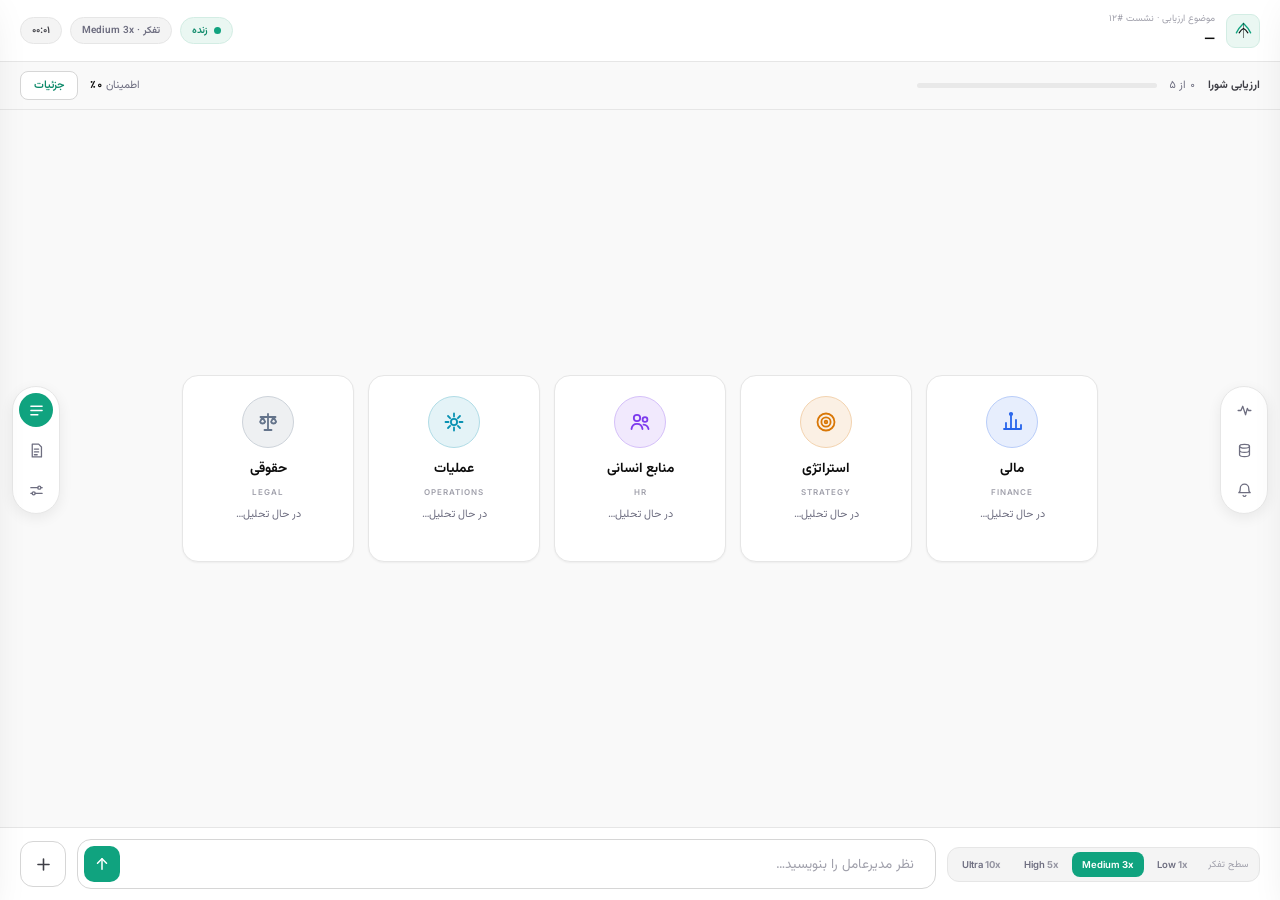
==== commit ee61cfd0: "Update" ====
--- a/index.html
+++ b/index.html
@@ -5,7 +5,7 @@
 <meta name="viewport" content="width=device-width, initial-scale=1">
 <title>SIMORGH — شورای ارزیابی</title>
 <link rel="preconnect" href="https://fonts.googleapis.com">
-<link href="https://fonts.googleapis.com/css2?family=Space+Grotesk:wght@400;500;600;700&family=Vazirmatn:wght@300;400;500;600;700&display=swap" rel="stylesheet">
+<link href="https://fonts.googleapis.com/css2?family=Inter:wght@400;500;600;700&family=Vazirmatn:wght@300;400;500;600;700&display=swap" rel="stylesheet">
 <link rel="stylesheet" href="style.css">
 </head>
 <body>
@@ -57,10 +57,10 @@
 <!-- هدر -->
 <header class="hdr">
   <div class="ttl">
-    <div class="logo-em"><svg width="20" height="20" viewBox="0 0 24 24" fill="none">
-      <path d="M3 15 C6 8 10 5 12 3 C14 5 18 8 21 15" stroke="#8fe3ff" stroke-width="1.6" stroke-linecap="round"/>
-      <path d="M6.5 15 C9 11 12 9.5 12 9.5 C12 9.5 15 11 17.5 15" stroke="#41d8ff" stroke-width="1.4" stroke-linecap="round"/>
-      <path d="M12 3 V21" stroke="#bfeaff" stroke-width="1.1" stroke-linecap="round" opacity=".8"/></svg></div>
+    <div class="logo-em"><svg width="19" height="19" viewBox="0 0 24 24" fill="none">
+      <path d="M3 15 C6 8 10 5 12 3 C14 5 18 8 21 15" stroke="#10a37f" stroke-width="1.7" stroke-linecap="round"/>
+      <path d="M6.5 15 C9 11 12 9.5 12 9.5 C12 9.5 15 11 17.5 15" stroke="#0d0d0d" stroke-width="1.4" stroke-linecap="round"/>
+      <path d="M12 3 V21" stroke="#0d0d0d" stroke-width="1.1" stroke-linecap="round" opacity=".6"/></svg></div>
     <div><small>موضوع ارزیابی · نشست #۱۲</small><h2 id="topicTxt">—</h2></div>
   </div>
   <div class="hmeta">
@@ -70,37 +70,44 @@
   </div>
 </header>
 
-<!-- صحنه اصلی -->
+<!-- نوار باریک وضعیت ارزیابی -->
+<div class="statusbar" id="statusBar">
+  <span class="sb-label">ارزیابی شورا</span>
+  <span class="sb-count" id="sbCount">۰ از ۵</span>
+  <div class="sb-bar"><i id="sbFill"></i></div>
+  <span class="sb-conf">اطمینان <b id="sbConf">۰٪</b></span>
+  <button class="sb-btn" id="sbDetails">جزئیات</button>
+</div>
+
+<!-- صحنه -->
 <main class="board">
   <div class="council">
-
-    <!-- اعضای شورا -->
     <div class="members" id="members">
-      <button class="member" data-a="finance" style="--ac:#5ab0ff">
+      <button class="member" data-a="finance" style="--ac:#2563eb">
         <div class="m-av"><svg viewBox="0 0 24 24"><path d="M4 19h16"/><path d="M6 19v-6M11 19V6M16 19v-9M21 19v-4"/><circle cx="11" cy="4" r="1.2"/></svg>
           <span class="m-think"><i></i><i></i><i></i></span></div>
         <div class="m-name">مالی</div><div class="m-en">FINANCE</div>
         <span class="m-badge badge"></span><p class="m-op">در حال تحلیل…</p>
       </button>
-      <button class="member" data-a="strategy" style="--ac:#f3c95c">
-        <div class="m-av"><svg viewBox="0 0 24 24"><circle cx="12" cy="12" r="8.5"/><circle cx="12" cy="12" r="4.6"/><circle cx="12" cy="12" r="1.2" fill="#f3c95c"/></svg>
+      <button class="member" data-a="strategy" style="--ac:#d97706">
+        <div class="m-av"><svg viewBox="0 0 24 24"><circle cx="12" cy="12" r="8.5"/><circle cx="12" cy="12" r="4.6"/><circle cx="12" cy="12" r="1.3"/></svg>
           <span class="m-think"><i></i><i></i><i></i></span></div>
         <div class="m-name">استراتژی</div><div class="m-en">STRATEGY</div>
         <span class="m-badge badge"></span><p class="m-op">در حال تحلیل…</p>
       </button>
-      <button class="member" data-a="hr" style="--ac:#b18cff">
+      <button class="member" data-a="hr" style="--ac:#7c3aed">
         <div class="m-av"><svg viewBox="0 0 24 24"><circle cx="9" cy="8" r="3.2"/><path d="M3.5 19c.5-3.4 2.6-5.2 5.5-5.2S14 15.6 14.5 19"/><circle cx="17" cy="9.5" r="2.4"/><path d="M15.5 14.6c2.7.2 4.4 1.7 5 4.4"/></svg>
           <span class="m-think"><i></i><i></i><i></i></span></div>
         <div class="m-name">منابع انسانی</div><div class="m-en">HR</div>
         <span class="m-badge badge"></span><p class="m-op">در حال تحلیل…</p>
       </button>
-      <button class="member" data-a="ops" style="--ac:#35e0c8">
+      <button class="member" data-a="ops" style="--ac:#0891b2">
         <div class="m-av"><svg viewBox="0 0 24 24"><circle cx="12" cy="12" r="3.1"/><path d="M12 3.5v3M12 17.5v3M3.5 12h3M17.5 12h3M6 6l2.1 2.1M15.9 15.9L18 18M18 6l-2.1 2.1M8.1 15.9L6 18"/></svg>
           <span class="m-think"><i></i><i></i><i></i></span></div>
         <div class="m-name">عملیات</div><div class="m-en">OPERATIONS</div>
         <span class="m-badge badge"></span><p class="m-op">در حال تحلیل…</p>
       </button>
-      <button class="member" data-a="legal" style="--ac:#9db4d2">
+      <button class="member" data-a="legal" style="--ac:#64748b">
         <div class="m-av"><svg viewBox="0 0 24 24"><path d="M12 4v16M8.5 20h7M4.5 7h15"/><path d="M6.5 7l-2.4 4.8a2.7 2.7 0 005 0L6.5 7zM17.5 7l-2.4 4.8a2.7 2.7 0 005 0L17.5 7z"/></svg>
           <span class="m-think"><i></i><i></i><i></i></span></div>
         <div class="m-name">حقوقی</div><div class="m-en">LEGAL</div>
@@ -108,13 +115,12 @@
       </button>
     </div>
 
-    <!-- پنل ارزیابی -->
-    <div class="eval" id="evalPanel">
-      <div class="e-head"><span>ارزیابی چندبُعدی موضوع</span><span class="e-prog" id="eProg">۰ از ۵</span></div>
-      <div class="e-chips" id="eChips"></div>
-      <div class="e-sum" id="eSum">در حال تحلیل موازی موضوع توسط ۵ عضو شورا…</div>
-      <div class="e-conf"><div class="cbar"><i id="confFill"></i></div><span class="cp" id="confPct">۰٪</span></div>
-      <div class="e-note" id="eNote">✓ نظر مدیرعامل در جمع‌بندی لحاظ شد</div>
+    <!-- کارت جمع‌بندی نهایی (فقط بعد از پایان) -->
+    <div class="result" id="resultCard">
+      <div class="r-head"><span class="r-ic"><svg viewBox="0 0 24 24"><path d="M5 12.5l4.5 4.5L19 7.5"/></svg></span>جمع‌بندی شورا</div>
+      <p id="resultTxt"></p>
+      <div class="r-foot"><span class="r-conf" id="resultConf">اطمینان ۰٪</span>
+        <button class="btn sm" id="resultDetails">مشاهده جزئیات کامل</button></div>
     </div>
 
     <div class="ceoB" id="ceoBubble"><span class="cb-name">مدیرعامل</span><p id="ceoTxt"></p></div>
@@ -130,13 +136,11 @@
     <button class="tbtn" data-n="high" data-m="5">High <b>5x</b></button>
     <button class="tbtn" data-n="ultra" data-m="10">Ultra <b>10x</b></button>
   </div>
-
   <div class="ibox" id="ibox">
     <div class="chips" id="chips"></div>
     <input id="ceoInput" type="text" placeholder="نظر مدیرعامل را بنویسید…" autocomplete="off">
-    <button id="sendBtn" title="ارسال"><svg viewBox="0 0 24 24"><path d="M4 12l16-8-6.5 16-2.5-6.5z"/><path d="M11 13.5L20 4"/></svg></button>
-  </div>
-
+    <button id="sendBtn" title="ارسال"><svg viewBox="0 0 24 24"><path d="M12 19V5"/><path d="M6 11l6-6 6 6"/></svg></button>
+  </div>
   <div class="plusW" id="plusW">
     <button id="plusBtn" title="افزودن"><svg viewBox="0 0 24 24"><path d="M12 5v14M5 12h14"/></svg></button>
     <div class="pmenu" id="plusMenu">
@@ -150,7 +154,7 @@
   <input type="file" id="imgInput" hidden accept="image/*">
 </footer>
 
-<!-- مودال موضوع جدید -->
+<!-- مودال موضوع -->
 <div class="overlay" id="ovTopic">
   <div class="modal">
     <h3><span class="dot"></span>موضوع جدید برای ارزیابی</h3>
@@ -170,7 +174,7 @@
 <!-- مودال خروج -->
 <div class="overlay" id="ovExit">
   <div class="modal">
-    <h3><span class="dot" style="background:var(--red);box-shadow:0 0 9px var(--red)"></span>خروج از جلسه</h3>
+    <h3>خروج از جلسه</h3>
     <p class="muted">در حال ترک نشست فعال هستید. ارزیابی‌های انجام‌شده ذخیره می‌شود.</p>
     <div class="mrow"><button class="btn r" id="exitYes">خروج از جلسه</button><button class="btn" id="exitNo">ادامه نشست</button></div>
   </div>
@@ -179,16 +183,12 @@
 <!-- صفحه خروج -->
 <div class="exitScr" id="exitScr">
   <div class="exCard">
-    <div class="exLogo"><svg width="32" height="32" viewBox="0 0 24 24" fill="none">
-      <path d="M3 15 C6 8 10 5 12 3 C14 5 18 8 21 15" stroke="#8fe3ff" stroke-width="1.5" stroke-linecap="round"/>
-      <path d="M6.5 15 C9 11 12 9.5 12 9.5 C12 9.5 15 11 17.5 15" stroke="#41d8ff" stroke-width="1.3" stroke-linecap="round"/>
-      <path d="M12 3 V21" stroke="#bfeaff" stroke-width="1" stroke-linecap="round" opacity=".8"/></svg></div>
+    <div class="exLogo"><svg width="30" height="30" viewBox="0 0 24 24" fill="none">
+      <path d="M3 15 C6 8 10 5 12 3 C14 5 18 8 21 15" stroke="#10a37f" stroke-width="1.6" stroke-linecap="round"/>
+      <path d="M6.5 15 C9 11 12 9.5 12 9.5 C12 9.5 15 11 17.5 15" stroke="#0d0d0d" stroke-width="1.3" stroke-linecap="round"/></svg></div>
     <h2>از جلسه خارج شدید</h2>
     <p>نشست #۱۲ — ارزیابی‌های شورا ذخیره شد و در تاریخچه در دسترس است.</p>
-    <div class="exRow">
-      <button class="btn g" id="backBtn">بازگشت به جلسه</button>
-      <button class="btn" id="minBtn">مشاهده صورت‌جلسه</button>
-    </div>
+    <div class="exRow"><button class="btn g" id="backBtn">بازگشت به جلسه</button><button class="btn" id="minBtn">مشاهده صورت‌جلسه</button></div>
   </div>
 </div>
 
@@ -201,7 +201,7 @@
   </div>
 </div>
 
-<div class="toast" id="toast"><i></i><span id="toastTxt"></span></div>
+<div class="toast" id="toast"><span id="toastTxt"></span></div>
 
 <script src="gsap.min.js"></script>
 <script src="chart.umd.min.js"></script>
--- a/style.css
+++ b/style.css
@@ -1,20 +1,24 @@
 :root {
-    --line: rgba(122, 196, 255, .13);
-    --line2: rgba(130, 210, 255, .28);
-    --cyan: #41d8ff;
-    --blue: #5ab0ff;
-    --purple: #b18cff;
-    --gold: #f3c95c;
-    --green: #2fe6a0;
-    --red: #ff6b7a;
-    --steel: #9db4d2;
-    --teal: #35e0c8;
-    --text: #eaf4ff;
-    --muted: #8fa6c0;
-    --dim: #5c7590;
-    --fa: 'Vazirmatn', system-ui;
-    --en: 'Space Grotesk', var(--fa);
-    --card: rgba(14, 24, 44, .62);
+    --bg: #ffffff;
+    --bg2: #f9f9f9;
+    --bg3: #f4f4f4;
+    --hover: #ececec;
+    --panel: #ffffff;
+    --line: #e6e6e6;
+    --line2: #d6d6d6;
+    --text: #0d0d0d;
+    --text2: #3f3f46;
+    --muted: #6e6e80;
+    --dim: #a0a0ab;
+    --accent: #10a37f;
+    --accent-d: #0d8a6a;
+    --accent-bg: #eaf7f2;
+    --red: #dc2626;
+    --fa: 'Vazirmatn', system-ui, sans-serif;
+    --en: 'Inter', 'Vazirmatn', system-ui, sans-serif;
+    --sh-sm: 0 1px 2px rgba(0, 0, 0, .05);
+    --sh-md: 0 4px 14px rgba(0, 0, 0, .07);
+    --sh-lg: 0 12px 40px rgba(0, 0, 0, .12);
 }
 
 * {
@@ -30,21 +34,23 @@
 
 body {
     display: grid;
-    grid-template-rows: auto 1fr auto;
+    grid-template-rows: auto auto 1fr auto;
     height: 100svh;
     overflow: hidden;
-    background: radial-gradient(90% 70% at 50% 0%, #0a1424 0%, #050910 60%, #030509 100%);
+    background: var(--bg);
     color: var(--text);
-    font-family: var(--fa)
+    font-family: var(--fa);
+    -webkit-font-smoothing: antialiased
 }
 
 ::-webkit-scrollbar {
-    width: 6px
+    width: 8px
 }
 
 ::-webkit-scrollbar-thumb {
-    background: rgba(120, 190, 255, .18);
-    border-radius: 3px
+    background: #dcdcdc;
+    border-radius: 4px;
+    border: 2px solid #fff
 }
 
 button {
@@ -57,33 +63,18 @@
 }
 
 .dot {
-    width: 6px;
-    height: 6px;
+    width: 7px;
+    height: 7px;
     border-radius: 50%;
-    background: var(--green);
-    box-shadow: 0 0 8px var(--green);
-    animation: pulse 2s infinite;
+    background: var(--accent);
     flex-shrink: 0
 }
 
-@keyframes pulse {
+@keyframes blink {
 
     0%,
     100% {
-        opacity: .8
-    }
-
-    50% {
-        opacity: 1;
-        filter: brightness(1.3)
-    }
-}
-
-@keyframes blink {
-
-    0%,
-    100% {
-        opacity: .2;
+        opacity: .25;
         transform: translateY(0)
     }
 
@@ -97,28 +88,28 @@
 
     0%,
     100% {
-        opacity: .45
+        opacity: .5
     }
 
     50% {
-        opacity: 1
+        opacity: .9
     }
 }
 
 .st-positive {
-    --sc: #2fe6a0
+    --sc: #16a34a
 }
 
 .st-negative {
-    --sc: #ff6b7a
+    --sc: #dc2626
 }
 
 .st-conditional {
-    --sc: #f3c95c
+    --sc: #d97706
 }
 
 .st-risk {
-    --sc: #ff9f6b
+    --sc: #ea580c
 }
 
 /* ═══ هدر ═══ */
@@ -127,12 +118,11 @@
     align-items: center;
     justify-content: space-between;
     gap: 14px;
-    padding: 10px 56px;
+    padding: 11px 20px;
     border-bottom: 1px solid var(--line);
+    background: #fff;
     position: relative;
-    z-index: 20;
-    background: rgba(9, 16, 30, .8);
-    backdrop-filter: blur(16px)
+    z-index: 20
 }
 
 .ttl {
@@ -144,25 +134,26 @@
 .logo-em {
     width: 34px;
     height: 34px;
-    border-radius: 10px;
+    border-radius: 9px;
     display: grid;
     place-items: center;
     flex-shrink: 0;
-    background: rgba(90, 190, 255, .1);
-    border: 1px solid var(--line2)
+    background: var(--accent-bg);
+    border: 1px solid #d3ede4
 }
 
 .ttl small {
     display: block;
-    font-size: 9px;
+    font-size: 9.5px;
     color: var(--dim);
-    margin-bottom: 2px
+    margin-bottom: 1px
 }
 
 .ttl h2 {
-    font-size: 14px;
+    font-size: 14.5px;
     font-weight: 700;
-    color: #f0f7ff
+    color: var(--text);
+    letter-spacing: -.01em
 }
 
 .hmeta {
@@ -175,24 +166,103 @@
     display: inline-flex;
     gap: 6px;
     align-items: center;
-    font-size: 9.5px;
+    font-size: 10px;
     font-weight: 600;
     padding: 5px 11px;
     border-radius: 99px;
-    background: rgba(120, 190, 255, .07);
+    background: var(--bg3);
     border: 1px solid var(--line);
     color: var(--muted)
 }
 
 .hbadge.live {
-    color: #8df2c6;
-    border-color: rgba(47, 230, 160, .35)
+    color: var(--accent-d);
+    background: var(--accent-bg);
+    border-color: #d3ede4
+}
+
+.hbadge.live .dot {
+    animation: skp 2s infinite
 }
 
 .hbadge.timer {
     direction: ltr;
     font-family: var(--en);
-    color: #bfe6ff
+    color: var(--text2)
+}
+
+/* ═══ نوار وضعیت ═══ */
+.statusbar {
+    display: flex;
+    align-items: center;
+    gap: 12px;
+    padding: 9px 20px;
+    background: var(--bg2);
+    border-bottom: 1px solid var(--line);
+    z-index: 19;
+    position: relative
+}
+
+.sb-label {
+    font-size: 11px;
+    font-weight: 700;
+    color: var(--text2)
+}
+
+.sb-count {
+    font-size: 11px;
+    color: var(--muted);
+    font-variant-numeric: tabular-nums
+}
+
+.sb-bar {
+    flex: 1;
+    max-width: 240px;
+    height: 5px;
+    border-radius: 3px;
+    background: #e9e9e9;
+    overflow: hidden
+}
+
+.sb-bar i {
+    display: block;
+    height: 100%;
+    width: 0;
+    background: var(--accent);
+    border-radius: 3px;
+    transition: width .4s
+}
+
+.sb-conf {
+    font-size: 11px;
+    color: var(--muted);
+    margin-right: auto
+}
+
+.sb-conf b {
+    color: var(--text);
+    font-family: var(--en);
+    font-variant-numeric: tabular-nums
+}
+
+.sb-btn {
+    font-size: 11px;
+    font-weight: 600;
+    color: var(--accent-d);
+    background: #fff;
+    border: 1px solid var(--line2);
+    padding: 5px 13px;
+    border-radius: 8px;
+    transition: .18s
+}
+
+.sb-btn:hover {
+    background: var(--accent-bg);
+    border-color: #bfe6d9
+}
+
+.statusbar.done .sb-bar i {
+    background: var(--accent)
 }
 
 /* ═══ صحنه ═══ */
@@ -202,8 +272,8 @@
     display: flex;
     align-items: center;
     justify-content: center;
-    padding: 20px;
-    background: radial-gradient(70% 60% at 50% 10%, rgba(30, 60, 110, .14), transparent 70%)
+    padding: 26px 20px;
+    background: var(--bg2)
 }
 
 .council {
@@ -211,73 +281,62 @@
     flex-direction: column;
     align-items: center;
     width: 100%;
-    max-width: 880px
-}
-
-/* اعضا */
+    max-width: 960px;
+    gap: 20px
+}
+
 .members {
     display: flex;
-    gap: 13px;
+    gap: 14px;
     justify-content: center;
     flex-wrap: wrap;
     width: 100%
 }
 
+/* اعضا */
 .member {
-    position: relative;
-    width: 156px;
+    width: 172px;
     display: flex;
     flex-direction: column;
     align-items: center;
-    gap: 7px;
-    padding: 16px 13px 15px;
-    border-radius: 15px;
-    background: var(--card);
+    gap: 8px;
+    padding: 20px 15px 18px;
+    border-radius: 16px;
+    background: #fff;
     border: 1px solid var(--line);
-    backdrop-filter: blur(10px);
-    transition: .22s;
+    box-shadow: var(--sh-sm);
+    transition: .2s;
     text-align: center
 }
 
 .member:hover {
-    transform: translateY(-3px);
-    border-color: color-mix(in srgb, var(--ac) 45%, transparent);
-    box-shadow: 0 10px 26px rgba(0, 0, 0, .35)
-}
-
-.member.done.st-positive {
-    border-color: rgba(47, 230, 160, .3)
-}
-
-.member.done.st-negative {
-    border-color: rgba(255, 107, 122, .3)
-}
-
-.member.done.st-conditional {
-    border-color: rgba(243, 201, 92, .3)
-}
-
-.member.done.st-risk {
-    border-color: rgba(255, 159, 107, .3)
+    transform: translateY(-4px);
+    box-shadow: var(--sh-md);
+    border-color: color-mix(in srgb, var(--ac) 45%, var(--line))
+}
+
+.member:focus-visible {
+    outline: 2px solid var(--accent);
+    outline-offset: 2px
 }
 
 .m-av {
     position: relative;
-    width: 50px;
-    height: 50px;
+    width: 52px;
+    height: 52px;
     border-radius: 50%;
     display: grid;
     place-items: center;
-    background: rgba(8, 16, 30, .7);
-    border: 1.5px solid color-mix(in srgb, var(--ac) 60%, transparent)
+    background: color-mix(in srgb, var(--ac) 11%, #fff);
+    border: 1.5px solid color-mix(in srgb, var(--ac) 32%, #fff)
 }
 
 .m-av svg {
-    width: 23px;
-    height: 23px;
+    width: 24px;
+    height: 24px;
     stroke: var(--ac);
     fill: none;
-    stroke-width: 1.7;
+    stroke-width: 1.8;
     stroke-linecap: round;
     stroke-linejoin: round
 }
@@ -285,13 +344,15 @@
 .m-think {
     position: absolute;
     bottom: -3px;
-    right: -4px;
+    left: 50%;
+    transform: translateX(-50%);
     display: none;
     gap: 3px;
-    padding: 3px 5px;
+    padding: 3px 6px;
     border-radius: 99px;
-    background: rgba(8, 16, 30, .95);
-    border: 1px solid var(--line)
+    background: #fff;
+    border: 1px solid var(--line);
+    box-shadow: var(--sh-sm)
 }
 
 .member.thinking .m-think {
@@ -315,15 +376,15 @@
 }
 
 .m-name {
-    font-size: 12.5px;
+    font-size: 13.5px;
     font-weight: 700;
-    color: #eaf4ff;
-    margin-top: 3px
+    color: var(--text);
+    margin-top: 2px
 }
 
 .m-en {
     font: 600 8px var(--en);
-    letter-spacing: .14em;
+    letter-spacing: .12em;
     color: var(--dim);
     direction: ltr
 }
@@ -332,12 +393,12 @@
     display: inline-flex;
     align-items: center;
     gap: 5px;
-    font: 700 9.5px var(--fa);
-    padding: 3px 9px;
+    font: 700 10px var(--fa);
+    padding: 3.5px 10px;
     border-radius: 99px;
-    color: var(--sc, #8fa6c0);
-    background: color-mix(in srgb, var(--sc, #8fa6c0) 13%, transparent);
-    border: 1px solid color-mix(in srgb, var(--sc, #8fa6c0) 42%, transparent)
+    color: var(--sc, #6e6e80);
+    background: color-mix(in srgb, var(--sc, #6e6e80) 11%, #fff);
+    border: 1px solid color-mix(in srgb, var(--sc, #6e6e80) 28%, #fff)
 }
 
 .m-badge {
@@ -349,10 +410,10 @@
 }
 
 .m-op {
-    font-size: 10px;
-    line-height: 1.7;
+    font-size: 11px;
+    line-height: 1.75;
     color: var(--muted);
-    min-height: 34px;
+    min-height: 38px;
     display: -webkit-box;
     -webkit-line-clamp: 2;
     -webkit-box-orient: vertical;
@@ -360,154 +421,115 @@
 }
 
 .member.done .m-op {
-    color: #cfe2f5
+    color: var(--text2)
 }
 
 .member.thinking .m-op {
-    animation: skp 1.4s infinite
-}
-
-/* پنل ارزیابی */
-.eval {
-    width: min(540px, 94%);
-    margin-top: 22px;
-    padding: 15px 17px;
+    animation: skp 1.5s infinite
+}
+
+/* کارت جمع‌بندی */
+.result {
+    display: none;
+    width: min(600px, 100%);
+    padding: 16px 18px;
     border-radius: 15px;
-    background: var(--card);
-    border: 1px solid var(--line);
-    backdrop-filter: blur(12px)
-}
-
-.e-head {
+    background: #fff;
+    border: 1px solid #d3ede4;
+    box-shadow: var(--sh-sm);
+    border-right: 3px solid var(--accent)
+}
+
+.result.show {
+    display: block
+}
+
+.r-head {
     display: flex;
     align-items: center;
     gap: 8px;
     font-size: 12.5px;
     font-weight: 700;
-    color: #eaf4ff
-}
-
-.e-prog {
+    color: var(--accent-d);
+    margin-bottom: 8px
+}
+
+.r-ic {
+    width: 20px;
+    height: 20px;
+    border-radius: 50%;
+    display: grid;
+    place-items: center;
+    background: var(--accent)
+}
+
+.r-ic svg {
+    width: 12px;
+    height: 12px;
+    stroke: #fff;
+    fill: none;
+    stroke-width: 2.6;
+    stroke-linecap: round;
+    stroke-linejoin: round
+}
+
+.result p {
+    font-size: 13px;
+    line-height: 2;
+    color: var(--text2)
+}
+
+.r-foot {
+    display: flex;
+    align-items: center;
+    gap: 10px;
+    margin-top: 12px;
+    padding-top: 12px;
+    border-top: 1px solid var(--line)
+}
+
+.r-conf {
+    font-size: 11px;
+    color: var(--muted)
+}
+
+.r-conf b {
+    font-family: var(--en)
+}
+
+.btn.sm {
     margin-right: auto;
-    font: 600 9.5px var(--fa);
-    color: var(--dim);
-    background: rgba(120, 190, 255, .08);
-    border: 1px solid var(--line);
-    padding: 3px 9px;
-    border-radius: 99px
-}
-
-.e-chips {
-    display: flex;
-    gap: 6px;
-    flex-wrap: wrap;
-    margin: 11px 0
-}
-
-.ech {
-    display: inline-flex;
-    align-items: center;
-    gap: 5px;
-    font: 600 9.5px var(--fa);
-    padding: 4px 9px;
-    border-radius: 99px;
-    border: 1px solid var(--line);
-    color: var(--dim);
-    background: rgba(255, 255, 255, .02)
-}
-
-.ech.pend {
-    animation: skp 1.4s infinite
-}
-
-.ech.fill {
-    color: var(--sc);
-    background: color-mix(in srgb, var(--sc) 12%, transparent);
-    border-color: color-mix(in srgb, var(--sc) 40%, transparent)
-}
-
-.e-sum {
-    font-size: 11.5px;
-    line-height: 1.9;
-    color: var(--muted);
-    min-height: 32px
-}
-
-.e-sum b {
-    color: #eaf4ff
-}
-
-.e-conf {
-    display: flex;
-    align-items: center;
-    gap: 9px;
-    margin-top: 11px
-}
-
-.cbar {
-    flex: 1;
-    height: 5px;
-    border-radius: 3px;
-    background: rgba(255, 255, 255, .07);
-    overflow: hidden
-}
-
-.cbar i {
-    display: block;
-    height: 100%;
-    width: 0;
-    background: linear-gradient(90deg, var(--cyan), var(--green));
-    border-radius: 3px;
-    transition: width .3s
-}
-
-.cp {
-    font: 700 11px var(--en);
-    color: #a9e9ff
-}
-
-.e-note {
-    display: none;
-    font-size: 10px;
-    color: #8df2c6;
-    margin-top: 9px
-}
-
-.e-note.show {
-    display: block
+    padding: 7px 14px;
+    font-size: 11.5px
 }
 
 /* حباب مدیرعامل */
 .ceoB {
-    width: min(440px, 92%);
-    margin-top: 16px;
-    padding: 10px 14px;
+    display: none;
+    width: min(520px, 100%);
+    padding: 11px 15px;
     border-radius: 13px;
-    background: rgba(16, 32, 28, .7);
-    border: 1px solid rgba(47, 230, 160, .35);
-    opacity: 0;
-    transform: translateY(6px);
-    transition: .3s;
-    pointer-events: none
+    background: #fff;
+    border: 1px solid var(--line);
+    box-shadow: var(--sh-sm)
 }
 
 .ceoB.show {
-    opacity: 1;
-    transform: none
+    display: block
 }
 
 .cb-name {
     font-size: 10px;
     font-weight: 700;
-    color: var(--green);
+    color: var(--accent);
     display: block;
     margin-bottom: 3px
 }
 
 .ceoB p {
-    font-size: 12px;
+    font-size: 12.5px;
     line-height: 1.8;
-    color: #e8fbf1
+    color: var(--text2)
 }
 
 /* ═══ نوارها / کشوها ═══ */
@@ -518,12 +540,12 @@
     z-index: 30;
     display: flex;
     flex-direction: column;
-    gap: 8px;
-    padding: 8px 6px;
+    gap: 6px;
+    padding: 6px;
     border-radius: 99px;
-    background: rgba(9, 16, 30, .74);
+    background: #fff;
     border: 1px solid var(--line);
-    backdrop-filter: blur(14px)
+    box-shadow: var(--sh-md)
 }
 
 .ebar.left {
@@ -540,15 +562,15 @@
     border-radius: 50%;
     display: grid;
     place-items: center;
-    border: 1px solid transparent;
-    background: rgba(120, 190, 255, .06);
+    border: none;
+    background: transparent;
     color: var(--muted);
-    transition: .22s
+    transition: .18s
 }
 
 .eicon svg {
-    width: 16px;
-    height: 16px;
+    width: 17px;
+    height: 17px;
     stroke: currentColor;
     fill: none;
     stroke-width: 1.8;
@@ -557,13 +579,13 @@
 }
 
 .eicon:hover {
-    color: #eaf5ff;
-    background: rgba(120, 190, 255, .15)
+    color: var(--text);
+    background: var(--hover)
 }
 
 .eicon.on {
-    color: #04231a;
-    background: linear-gradient(135deg, var(--cyan), var(--blue))
+    color: #fff;
+    background: var(--accent)
 }
 
 .dr {
@@ -574,22 +596,21 @@
     z-index: 55;
     display: flex;
     flex-direction: column;
-    background: linear-gradient(180deg, rgba(11, 20, 38, .98), rgba(6, 11, 22, .99));
-    backdrop-filter: blur(18px);
-    transition: transform .4s cubic-bezier(.2, .85, .25, 1);
-    box-shadow: 0 0 60px rgba(0, 0, 0, .5)
+    background: #fff;
+    transition: transform .38s cubic-bezier(.2, .85, .25, 1);
+    box-shadow: var(--sh-lg)
 }
 
 .dr.l {
     left: 0;
     transform: translateX(-105%);
-    border-right: 1px solid var(--line2)
+    border-right: 1px solid var(--line)
 }
 
 .dr.r {
     right: 0;
     transform: translateX(105%);
-    border-left: 1px solid var(--line2)
+    border-left: 1px solid var(--line)
 }
 
 .dr.open {
@@ -600,25 +621,25 @@
     display: flex;
     align-items: center;
     justify-content: space-between;
-    padding: 15px 18px;
+    padding: 16px 18px;
     border-bottom: 1px solid var(--line);
-    font-size: 13px;
+    font-size: 13.5px;
     font-weight: 700
 }
 
 .x {
     width: 29px;
     height: 29px;
-    border-radius: 9px;
+    border-radius: 8px;
     border: 1px solid var(--line);
-    background: transparent;
+    background: #fff;
     color: var(--muted);
     font-size: 13px
 }
 
 .x:hover {
-    color: #fff;
-    border-color: var(--line2)
+    background: var(--hover);
+    color: var(--text)
 }
 
 .navItem {
@@ -626,15 +647,15 @@
     align-items: center;
     gap: 11px;
     width: calc(100% - 24px);
-    margin: 4px 12px;
+    margin: 3px 12px;
     padding: 11px 12px;
-    border-radius: 11px;
+    border-radius: 10px;
     border: 1px solid transparent;
     background: transparent;
-    color: var(--muted);
+    color: var(--text2);
     font: 500 12.5px var(--fa);
     text-align: right;
-    transition: .2s
+    transition: .16s
 }
 
 .navItem svg {
@@ -649,8 +670,7 @@
 }
 
 .navItem:hover {
-    color: #eaf5ff;
-    background: rgba(120, 190, 255, .07)
+    background: var(--bg3)
 }
 
 .navItem small {
@@ -660,31 +680,30 @@
 }
 
 .navItem.exit {
-    color: #ffb3ba;
-    border: 1px solid rgba(255, 107, 122, .25);
-    background: rgba(255, 107, 122, .07);
-    margin-top: 12px
+    color: #c0392b;
+    background: #fef2f2;
+    margin-top: 12px;
+    border-color: #fde2e2
 }
 
 .navItem.exit:hover {
-    background: rgba(255, 107, 122, .15)
+    background: #fdecec
 }
 
 .navItem.exit small {
-    color: rgba(255, 179, 186, .55)
+    color: #e0907f
 }
 
 .dsep {
     height: 1px;
     background: var(--line);
-    margin: 12px 18px
+    margin: 11px 18px
 }
 
 .scrim {
     position: fixed;
     inset: 0;
-    background: rgba(2, 5, 11, .5);
-    backdrop-filter: blur(3px);
+    background: rgba(0, 0, 0, .35);
     z-index: 50;
     opacity: 0;
     pointer-events: none;
@@ -697,19 +716,19 @@
 }
 
 .sec {
-    padding: 13px 18px;
-    border-bottom: 1px solid rgba(122, 196, 255, .07)
+    padding: 14px 18px;
+    border-bottom: 1px solid var(--line)
 }
 
 .sec .st {
-    font-size: 10px;
+    font-size: 10.5px;
     color: var(--dim);
-    margin-bottom: 10px;
+    margin-bottom: 11px;
     font-weight: 700
 }
 
 .sec .st b {
-    color: #bfe6ff
+    color: var(--text)
 }
 
 .srow {
@@ -721,18 +740,18 @@
 }
 
 .srow i {
-    width: 6px;
-    height: 6px;
+    width: 7px;
+    height: 7px;
     border-radius: 50%;
-    background: var(--c, #2fe6a0);
+    background: var(--c, #10a37f);
     flex-shrink: 0
 }
 
 .srow .nm {
     font: 600 10px var(--en);
-    letter-spacing: .06em;
+    letter-spacing: .05em;
     direction: ltr;
-    color: #dcecff
+    color: var(--text2)
 }
 
 .srow .sv {
@@ -742,19 +761,19 @@
 }
 
 .srow.st-positive .sv {
-    color: #2fe6a0
+    color: #16a34a
 }
 
 .srow.st-negative .sv {
-    color: #ff6b7a
+    color: #dc2626
 }
 
 .srow.st-conditional .sv {
-    color: #f3c95c
+    color: #d97706
 }
 
 .srow.st-risk .sv {
-    color: #ff9f6b
+    color: #ea580c
 }
 
 .pmini {
@@ -766,12 +785,12 @@
     flex: 1;
     height: 4px;
     border-radius: 3px;
-    background: rgba(255, 255, 255, .08);
+    background: #e9e9e9;
     transition: .4s
 }
 
 .pmini i.on {
-    background: linear-gradient(90deg, var(--cyan), var(--green))
+    background: var(--accent)
 }
 
 .chartbox {
@@ -785,10 +804,9 @@
     display: flex;
     align-items: center;
     gap: 11px;
-    padding: 11px 56px;
+    padding: 11px 20px;
     border-top: 1px solid var(--line);
-    background: rgba(9, 16, 30, .85);
-    backdrop-filter: blur(16px);
+    background: #fff;
     position: relative;
     z-index: 20
 }
@@ -798,16 +816,17 @@
     display: flex;
     align-items: center;
     gap: 8px;
-    min-height: 44px;
-    padding: 5px 7px 5px 6px;
-    border-radius: 13px;
-    background: rgba(10, 20, 38, .72);
+    min-height: 46px;
+    padding: 6px 8px 6px 6px;
+    border-radius: 14px;
+    background: #fff;
     border: 1px solid var(--line2);
-    transition: .25s
+    transition: .2s
 }
 
 .ibox:focus-within {
-    border-color: rgba(120, 220, 255, .5)
+    border-color: var(--accent);
+    box-shadow: 0 0 0 3px var(--accent-bg)
 }
 
 .chips {
@@ -820,10 +839,10 @@
     display: inline-flex;
     align-items: center;
     gap: 6px;
-    font-size: 10px;
-    color: #bfe6ff;
-    background: rgba(90, 176, 255, .1);
-    border: 1px solid rgba(90, 176, 255, .3);
+    font-size: 10.5px;
+    color: var(--text2);
+    background: var(--bg3);
+    border: 1px solid var(--line);
     border-radius: 99px;
     padding: 4px 9px;
     direction: ltr;
@@ -833,7 +852,7 @@
 .chip svg {
     width: 11px;
     height: 11px;
-    stroke: currentColor;
+    stroke: var(--muted);
     fill: none;
     stroke-width: 1.8;
     flex-shrink: 0
@@ -855,7 +874,7 @@
 }
 
 .chip button:hover {
-    color: #fff
+    color: var(--red)
 }
 
 #ceoInput {
@@ -865,7 +884,7 @@
     border: none;
     outline: none;
     color: var(--text);
-    font: 400 13px var(--fa);
+    font: 400 13.5px var(--fa);
     padding: 7px 5px
 }
 
@@ -881,102 +900,100 @@
     border: none;
     display: grid;
     place-items: center;
-    background: linear-gradient(135deg, var(--green), var(--cyan));
-    color: #04231a;
-    transition: .2s
+    background: var(--accent);
+    color: #fff;
+    transition: .18s
 }
 
 #sendBtn svg {
-    width: 16px;
-    height: 16px;
-    stroke: currentColor;
-    fill: none;
-    stroke-width: 2;
-    stroke-linecap: round;
-    stroke-linejoin: round;
-    transform: scaleX(-1)
-}
-
-#sendBtn:hover {
-    filter: brightness(1.1)
-}
-
-.think {
-    display: flex;
-    align-items: center;
-    gap: 3px;
-    padding: 4px;
-    border-radius: 12px;
-    background: rgba(10, 20, 38, .72);
-    border: 1px solid var(--line)
-}
-
-.think .tl {
-    font-size: 9px;
-    color: var(--dim);
-    padding: 0 7px;
-    white-space: nowrap
-}
-
-.tbtn {
-    font: 600 9.5px var(--en);
-    color: var(--muted);
-    background: transparent;
-    border: 1px solid transparent;
-    border-radius: 8px;
-    padding: 7px 10px;
-    transition: .2s;
-    direction: ltr;
-    white-space: nowrap
-}
-
-.tbtn b {
-    font-weight: 700;
-    opacity: .75
-}
-
-.tbtn:hover {
-    color: #eaf5ff
-}
-
-.tbtn.on {
-    color: #03150c;
-    background: linear-gradient(135deg, #8ce8ff, #5ab0ff)
-}
-
-.tbtn.on[data-n=ultra] {
-    background: linear-gradient(135deg, #c9a6ff, #8b6cf6);
-    color: #160a2e
-}
-
-.plusW {
-    position: relative
-}
-
-#plusBtn {
-    width: 44px;
-    height: 44px;
-    border-radius: 13px;
-    border: 1px solid var(--line2);
-    background: rgba(120, 190, 255, .08);
-    color: #bfe6ff;
-    display: grid;
-    place-items: center;
-    transition: .22s
-}
-
-#plusBtn svg {
     width: 18px;
     height: 18px;
     stroke: currentColor;
     fill: none;
     stroke-width: 2;
     stroke-linecap: round;
+    stroke-linejoin: round
+}
+
+#sendBtn:hover {
+    background: var(--accent-d)
+}
+
+.think {
+    display: flex;
+    align-items: center;
+    gap: 3px;
+    padding: 4px;
+    border-radius: 12px;
+    background: var(--bg3);
+    border: 1px solid var(--line)
+}
+
+.think .tl {
+    font-size: 9.5px;
+    color: var(--dim);
+    padding: 0 7px;
+    white-space: nowrap
+}
+
+.tbtn {
+    font: 600 9.5px var(--en);
+    color: var(--muted);
+    background: transparent;
+    border: none;
+    border-radius: 8px;
+    padding: 7px 10px;
+    transition: .16s;
+    direction: ltr;
+    white-space: nowrap
+}
+
+.tbtn b {
+    font-weight: 700;
+    opacity: .7
+}
+
+.tbtn:hover {
+    color: var(--text)
+}
+
+.tbtn.on {
+    color: #fff;
+    background: var(--accent)
+}
+
+.tbtn.on b {
+    opacity: 1
+}
+
+.plusW {
+    position: relative
+}
+
+#plusBtn {
+    width: 46px;
+    height: 46px;
+    border-radius: 13px;
+    border: 1px solid var(--line2);
+    background: #fff;
+    color: var(--text2);
+    display: grid;
+    place-items: center;
+    transition: .18s
+}
+
+#plusBtn svg {
+    width: 19px;
+    height: 19px;
+    stroke: currentColor;
+    fill: none;
+    stroke-width: 2;
+    stroke-linecap: round;
     transition: transform .25s
 }
 
 #plusBtn:hover {
-    background: rgba(120, 190, 255, .16)
+    background: var(--bg3)
 }
 
 .plusW.open #plusBtn svg {
@@ -985,19 +1002,18 @@
 
 .pmenu {
     position: absolute;
-    bottom: calc(100% + 12px);
+    bottom: calc(100% + 10px);
     left: 0;
-    min-width: 210px;
-    padding: 7px;
+    min-width: 214px;
+    padding: 6px;
     border-radius: 13px;
-    background: rgba(10, 18, 34, .97);
-    border: 1px solid var(--line2);
-    backdrop-filter: blur(14px);
-    box-shadow: 0 14px 36px rgba(0, 0, 0, .5);
+    background: #fff;
+    border: 1px solid var(--line);
+    box-shadow: var(--sh-lg);
     opacity: 0;
-    transform: translateY(8px) scale(.96);
+    transform: translateY(8px) scale(.97);
     pointer-events: none;
-    transition: .22s;
+    transition: .18s;
     z-index: 60
 }
 
@@ -1016,16 +1032,16 @@
     border: none;
     border-radius: 9px;
     background: none;
-    color: var(--muted);
-    font: 500 11.5px var(--fa);
+    color: var(--text2);
+    font: 500 12px var(--fa);
     text-align: right;
-    transition: .18s
+    transition: .14s
 }
 
 .pmenu button svg {
-    width: 15px;
-    height: 15px;
-    stroke: currentColor;
+    width: 16px;
+    height: 16px;
+    stroke: var(--muted);
     fill: none;
     stroke-width: 1.7;
     stroke-linecap: round;
@@ -1034,20 +1050,19 @@
 }
 
 .pmenu button:hover {
-    background: rgba(120, 190, 255, .09);
-    color: #eaf5ff
+    background: var(--bg3)
 }
 
 /* ═══ مودال‌ها ═══ */
 .overlay {
     position: fixed;
     inset: 0;
-    background: rgba(2, 5, 11, .6);
-    backdrop-filter: blur(8px);
+    background: rgba(0, 0, 0, .4);
     z-index: 70;
     display: none;
     align-items: center;
-    justify-content: center
+    justify-content: center;
+    padding: 20px
 }
 
 .overlay.open {
@@ -1055,67 +1070,74 @@
 }
 
 .modal {
-    width: min(520px, 92vw);
+    width: min(520px, 94vw);
     max-height: 84vh;
     overflow: auto;
-    border-radius: 17px;
-    padding: 22px;
-    background: linear-gradient(180deg, rgba(15, 26, 48, .97), rgba(7, 13, 26, .98));
-    border: 1px solid var(--line2);
-    box-shadow: 0 34px 80px rgba(0, 0, 0, .6)
+    border-radius: 18px;
+    padding: 24px;
+    background: #fff;
+    border: 1px solid var(--line);
+    box-shadow: var(--sh-lg)
 }
 
 .modal.wide {
-    width: min(560px, 94vw)
+    width: min(580px, 94vw)
 }
 
 .modal h3 {
-    font-size: 15px;
+    font-size: 16px;
     font-weight: 700;
     display: flex;
     gap: 9px;
     align-items: center;
-    margin-bottom: 12px
+    margin-bottom: 13px;
+    color: var(--text)
 }
 
 .mrow {
     display: flex;
     gap: 10px;
-    margin-top: 15px
+    margin-top: 18px
 }
 
 .muted {
     color: var(--muted);
-    font-size: 12px;
+    font-size: 12.5px;
     line-height: 2
 }
 
 .btn {
-    padding: 10px 19px;
+    padding: 10px 18px;
     border-radius: 10px;
     border: 1px solid var(--line2);
-    background: rgba(120, 190, 255, .08);
-    color: #e6f2ff;
+    background: #fff;
+    color: var(--text2);
     font: 600 12.5px var(--fa);
-    transition: .2s
+    transition: .18s
 }
 
 .btn:hover {
-    background: rgba(120, 190, 255, .16)
+    background: var(--bg3)
 }
 
 .btn.g {
-    background: linear-gradient(90deg, #17e08b, #2bd4e8);
-    color: #04231a;
-    border: none;
-    font-weight: 700
+    background: var(--accent);
+    color: #fff;
+    border-color: transparent
+}
+
+.btn.g:hover {
+    background: var(--accent-d)
 }
 
 .btn.r {
-    background: linear-gradient(90deg, #ff6b7a, #ff8f6b);
-    color: #2a0508;
-    border: none;
-    font-weight: 700
+    background: var(--red);
+    color: #fff;
+    border-color: transparent
+}
+
+.btn.r:hover {
+    background: #b91c1c
 }
 
 .tin {
@@ -1123,143 +1145,146 @@
     padding: 12px 14px;
     border-radius: 12px;
     border: 1px solid var(--line2);
-    background: rgba(10, 20, 38, .7);
+    background: #fff;
     color: var(--text);
-    font: 400 13px var(--fa);
+    font: 400 13.5px var(--fa);
     outline: none;
-    margin-top: 10px
+    margin-top: 12px
 }
 
 .tin:focus {
-    border-color: rgba(120, 220, 255, .5)
+    border-color: var(--accent);
+    box-shadow: 0 0 0 3px var(--accent-bg)
 }
 
 .ab-head {
     display: flex;
     align-items: center;
-    gap: 10px
+    gap: 11px
 }
 
 .ab-head .aic {
-    width: 40px;
-    height: 40px;
+    width: 42px;
+    height: 42px;
     border-radius: 11px;
     display: grid;
     place-items: center;
     flex-shrink: 0;
-    border: 1px solid var(--line2);
-    background: rgba(120, 190, 255, .08)
+    background: color-mix(in srgb, var(--ac) 11%, #fff);
+    border: 1px solid color-mix(in srgb, var(--ac) 28%, #fff)
 }
 
 .ab-head .aic svg {
-    width: 20px;
-    height: 20px;
+    width: 21px;
+    height: 21px;
     stroke: var(--ac);
     fill: none;
-    stroke-width: 1.7;
+    stroke-width: 1.8;
     stroke-linecap: round;
     stroke-linejoin: round
 }
 
 .ab-head h4 {
-    font-size: 13.5px
+    font-size: 14px;
+    font-weight: 700;
+    color: var(--text)
 }
 
 .ab-head .conf {
     margin-right: auto;
     font: 700 12px var(--en);
-    color: #a9e9ff;
+    color: var(--accent-d);
     direction: ltr
 }
 
 .ab-hl {
-    font-size: 12.5px;
+    font-size: 13px;
     font-weight: 600;
     line-height: 2;
-    color: #eaf5ff;
-    margin: 10px 0 12px;
-    padding: 9px 12px;
-    border-radius: 10px;
-    background: rgba(120, 190, 255, .06);
+    color: var(--text2);
+    margin: 12px 0;
+    padding: 11px 13px;
+    border-radius: 11px;
+    background: var(--bg2);
     border: 1px solid var(--line)
 }
 
 .arg {
     border: 1px solid var(--line);
-    border-radius: 11px;
-    padding: 10px 12px;
-    margin-bottom: 8px;
-    background: rgba(255, 255, 255, .02)
+    border-radius: 12px;
+    padding: 11px 13px;
+    margin-bottom: 9px;
+    background: #fff
 }
 
 .arg .ah {
     display: flex;
     gap: 8px;
     align-items: center;
-    margin-bottom: 5px;
+    margin-bottom: 6px;
     flex-wrap: wrap
 }
 
 .arg .angle {
-    font: 600 9px var(--fa);
-    color: var(--cyan);
-    background: rgba(65, 216, 255, .1);
-    border: 1px solid rgba(65, 216, 255, .3);
-    padding: 3px 8px;
+    font: 600 9.5px var(--fa);
+    color: var(--accent-d);
+    background: var(--accent-bg);
+    border: 1px solid #d3ede4;
+    padding: 3px 9px;
     border-radius: 99px
 }
 
 .arg .claim {
-    font-size: 12px;
+    font-size: 12.5px;
     font-weight: 700;
-    color: #eaf5ff
+    color: var(--text)
 }
 
 .arg .bec {
-    font-size: 11px;
+    font-size: 11.5px;
     color: var(--muted);
     line-height: 1.9
 }
 
 .arg .bec b {
-    color: #9ccfff;
+    color: var(--text2);
     font-weight: 600
 }
 
 .evs {
     display: flex;
-    gap: 5px;
+    gap: 6px;
     flex-wrap: wrap;
-    margin-top: 7px
+    margin-top: 8px
 }
 
 .evs span {
-    font: 500 9px var(--fa);
+    font: 500 9.5px var(--fa);
     color: var(--muted);
-    background: rgba(255, 255, 255, .04);
-    border: 1px dashed rgba(122, 196, 255, .25);
-    padding: 3px 8px;
+    background: var(--bg3);
+    border: 1px solid var(--line);
+    padding: 3px 9px;
     border-radius: 99px
 }
 
 .ab-sec {
-    font: 700 10px var(--fa);
+    font: 700 10.5px var(--fa);
     color: var(--dim);
-    margin: 12px 0 7px
+    margin: 14px 0 8px
 }
 
 .risk,
 .condc {
-    font-size: 11px;
+    font-size: 11.5px;
     line-height: 1.9;
-    padding-right: 14px;
+    padding-right: 15px;
     position: relative;
-    margin-bottom: 4px;
-    color: #ffc9ce
+    margin-bottom: 5px;
+    color: #b42318
 }
 
 .condc {
-    color: #f5dfa8
+    color: #b54708
 }
 
 .risk::before {
@@ -1281,33 +1306,34 @@
     width: 6px;
     height: 6px;
     border-radius: 50%;
-    background: var(--gold)
+    background: #d97706
 }
 
 .deep {
-    font-size: 10px;
-    color: #c9a6ff;
-    border: 1px solid rgba(150, 110, 255, .3);
-    background: rgba(150, 110, 255, .08);
+    font-size: 10.5px;
+    color: #6d28d9;
+    border: 1px solid #e6dcfb;
+    background: #f6f2fe;
     border-radius: 10px;
-    padding: 8px 11px;
-    margin-top: 10px
+    padding: 9px 12px;
+    margin-top: 11px
 }
 
 .hrow {
     display: flex;
     align-items: center;
     gap: 10px;
-    padding: 10px 12px;
+    padding: 11px 13px;
     border: 1px solid var(--line);
     border-radius: 11px;
     margin-bottom: 8px;
-    font-size: 11.5px
+    font-size: 12px;
+    color: var(--text2)
 }
 
 .hrow b {
     font-family: var(--en);
-    color: #bfe6ff
+    color: var(--text)
 }
 
 .hrow span {
@@ -1323,7 +1349,7 @@
     display: none;
     align-items: center;
     justify-content: center;
-    background: rgba(2, 4, 9, .97)
+    background: #fff
 }
 
 .exitScr.show {
@@ -1333,30 +1359,31 @@
 .exCard {
     text-align: center;
     padding: 36px;
-    max-width: 420px
+    max-width: 430px
 }
 
 .exLogo {
     width: 70px;
     height: 70px;
-    margin: 0 auto 16px;
+    margin: 0 auto 18px;
     border-radius: 50%;
     display: grid;
     place-items: center;
-    background: rgba(90, 180, 255, .08);
-    border: 1px solid var(--line2)
+    background: var(--accent-bg);
+    border: 1px solid #d3ede4
 }
 
 .exCard h2 {
-    font-size: 18px;
-    margin-bottom: 9px
+    font-size: 19px;
+    margin-bottom: 10px;
+    color: var(--text)
 }
 
 .exCard p {
-    font-size: 12px;
+    font-size: 12.5px;
     color: var(--muted);
     line-height: 2;
-    margin-bottom: 20px
+    margin-bottom: 22px
 }
 
 .exRow {
@@ -1367,20 +1394,17 @@
 
 .toast {
     position: fixed;
-    bottom: 88px;
+    bottom: 84px;
     left: 50%;
-    transform: translateX(-50%) translateY(14px);
+    transform: translateX(-50%) translateY(12px);
     z-index: 90;
     opacity: 0;
-    display: flex;
-    gap: 9px;
-    align-items: center;
     padding: 10px 18px;
-    border-radius: 12px;
-    font-size: 12px;
-    color: #eaf5ff;
-    background: rgba(10, 20, 38, .95);
-    border: 1px solid var(--line2);
+    border-radius: 11px;
+    font-size: 12.5px;
+    color: #fff;
+    background: #0d0d0d;
+    box-shadow: var(--sh-lg);
     transition: .3s;
     pointer-events: none
 }
@@ -1388,14 +1412,6 @@
 .toast.show {
     opacity: 1;
     transform: translateX(-50%) translateY(0)
-}
-
-.toast i {
-    width: 7px;
-    height: 7px;
-    border-radius: 50%;
-    background: var(--green);
-    box-shadow: 0 0 8px var(--green)
 }
 
 @media (prefers-reduced-motion:reduce) {
@@ -1406,15 +1422,13 @@
 }
 
 @media(max-width:900px) {
-
-    .hdr,
+    .board {
+        padding: 20px 52px
+    }
+
     .ftr {
-        padding-left: 52px;
-        padding-right: 52px
-    }
-
-    .ftr {
-        flex-wrap: wrap
+        flex-wrap: wrap;
+        padding: 11px 14px
     }
 
     .think {
@@ -1428,27 +1442,24 @@
     }
 
     .member {
-        width: 136px
+        width: 150px
     }
 }
 
 @media(max-width:600px) {
-
-    .hdr,
-    .ftr {
-        padding-left: 48px;
-        padding-right: 48px
+    .ebar {
+        transform: translateY(-50%) scale(.82)
     }
 
-    .ebar {
-        transform: translateY(-50%) scale(.85)
+    .ttl h2 {
+        font-size: 12.5px
     }
 
-    .ttl h2 {
-        font-size: 12px
+    .member {
+        width: calc(50% - 7px)
     }
 
-    .member {
-        width: calc(50% - 8px)
+    .sb-bar {
+        display: none
     }
 }
